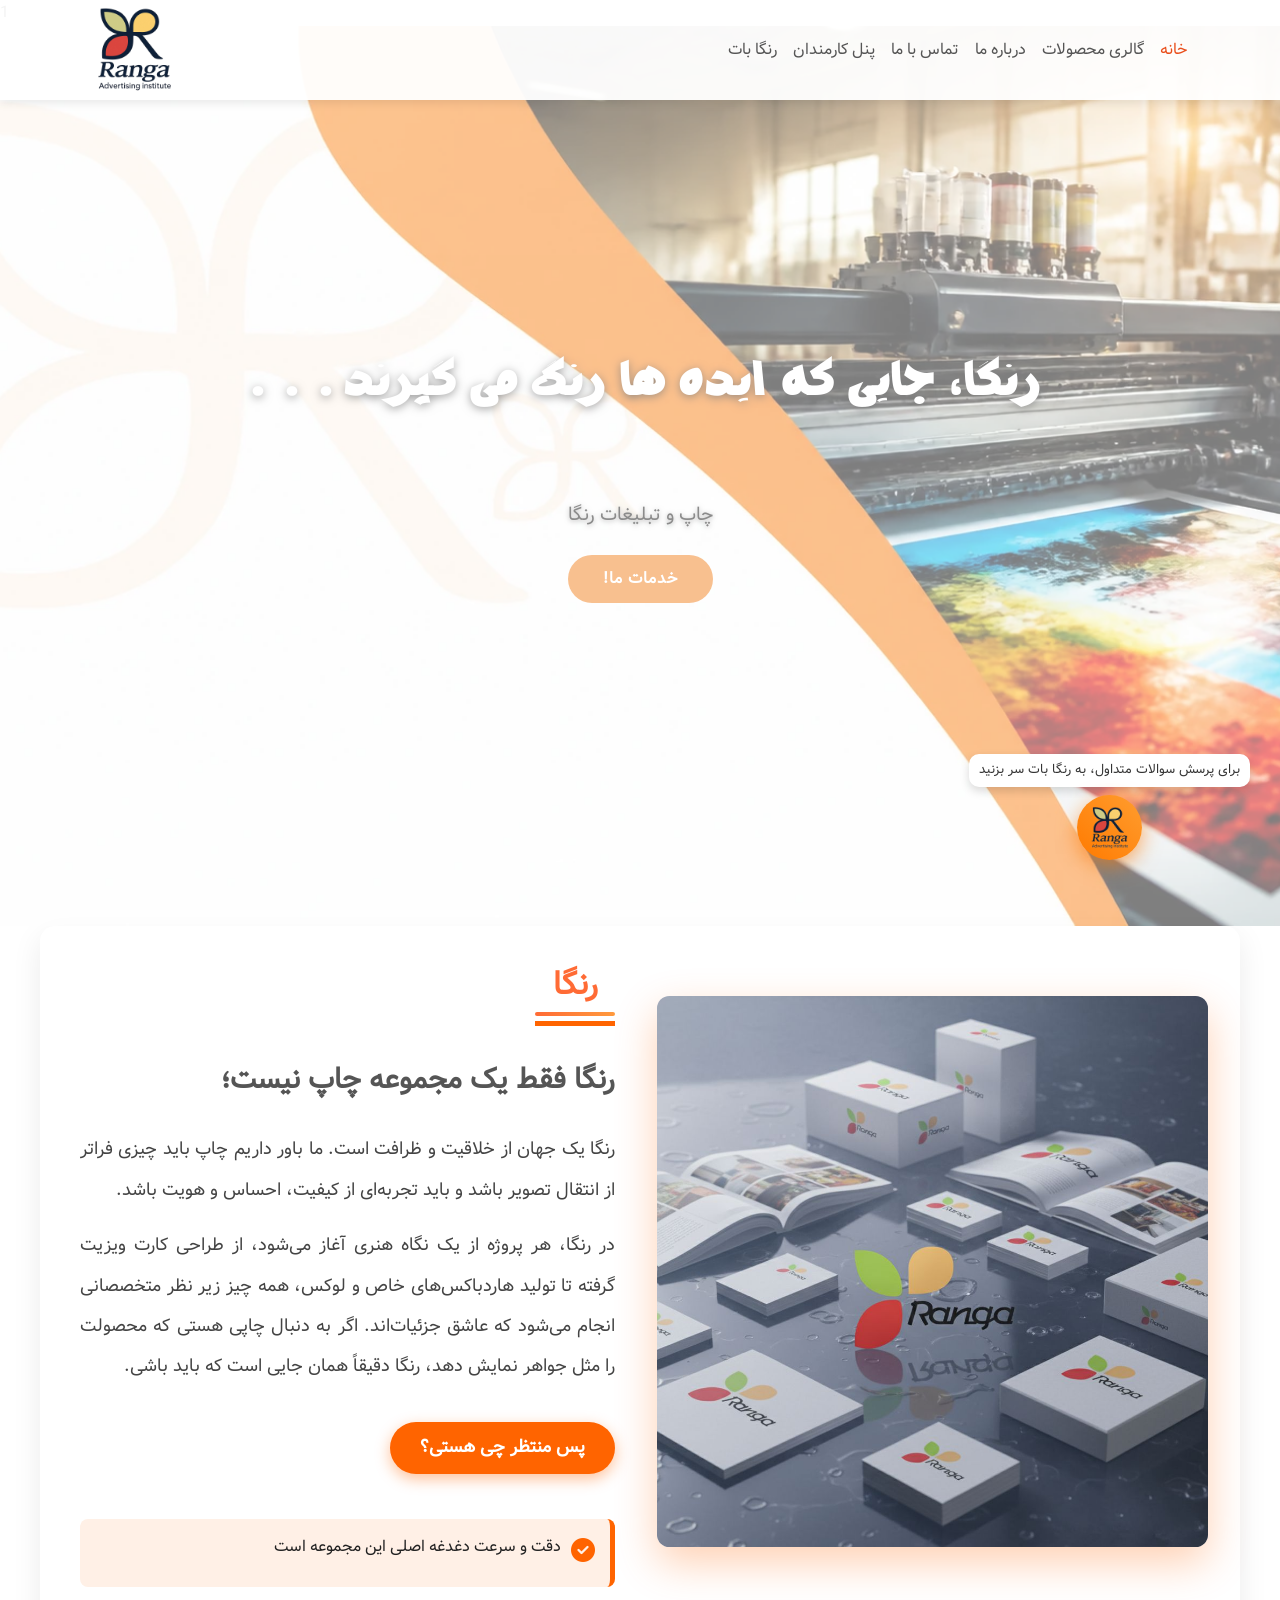
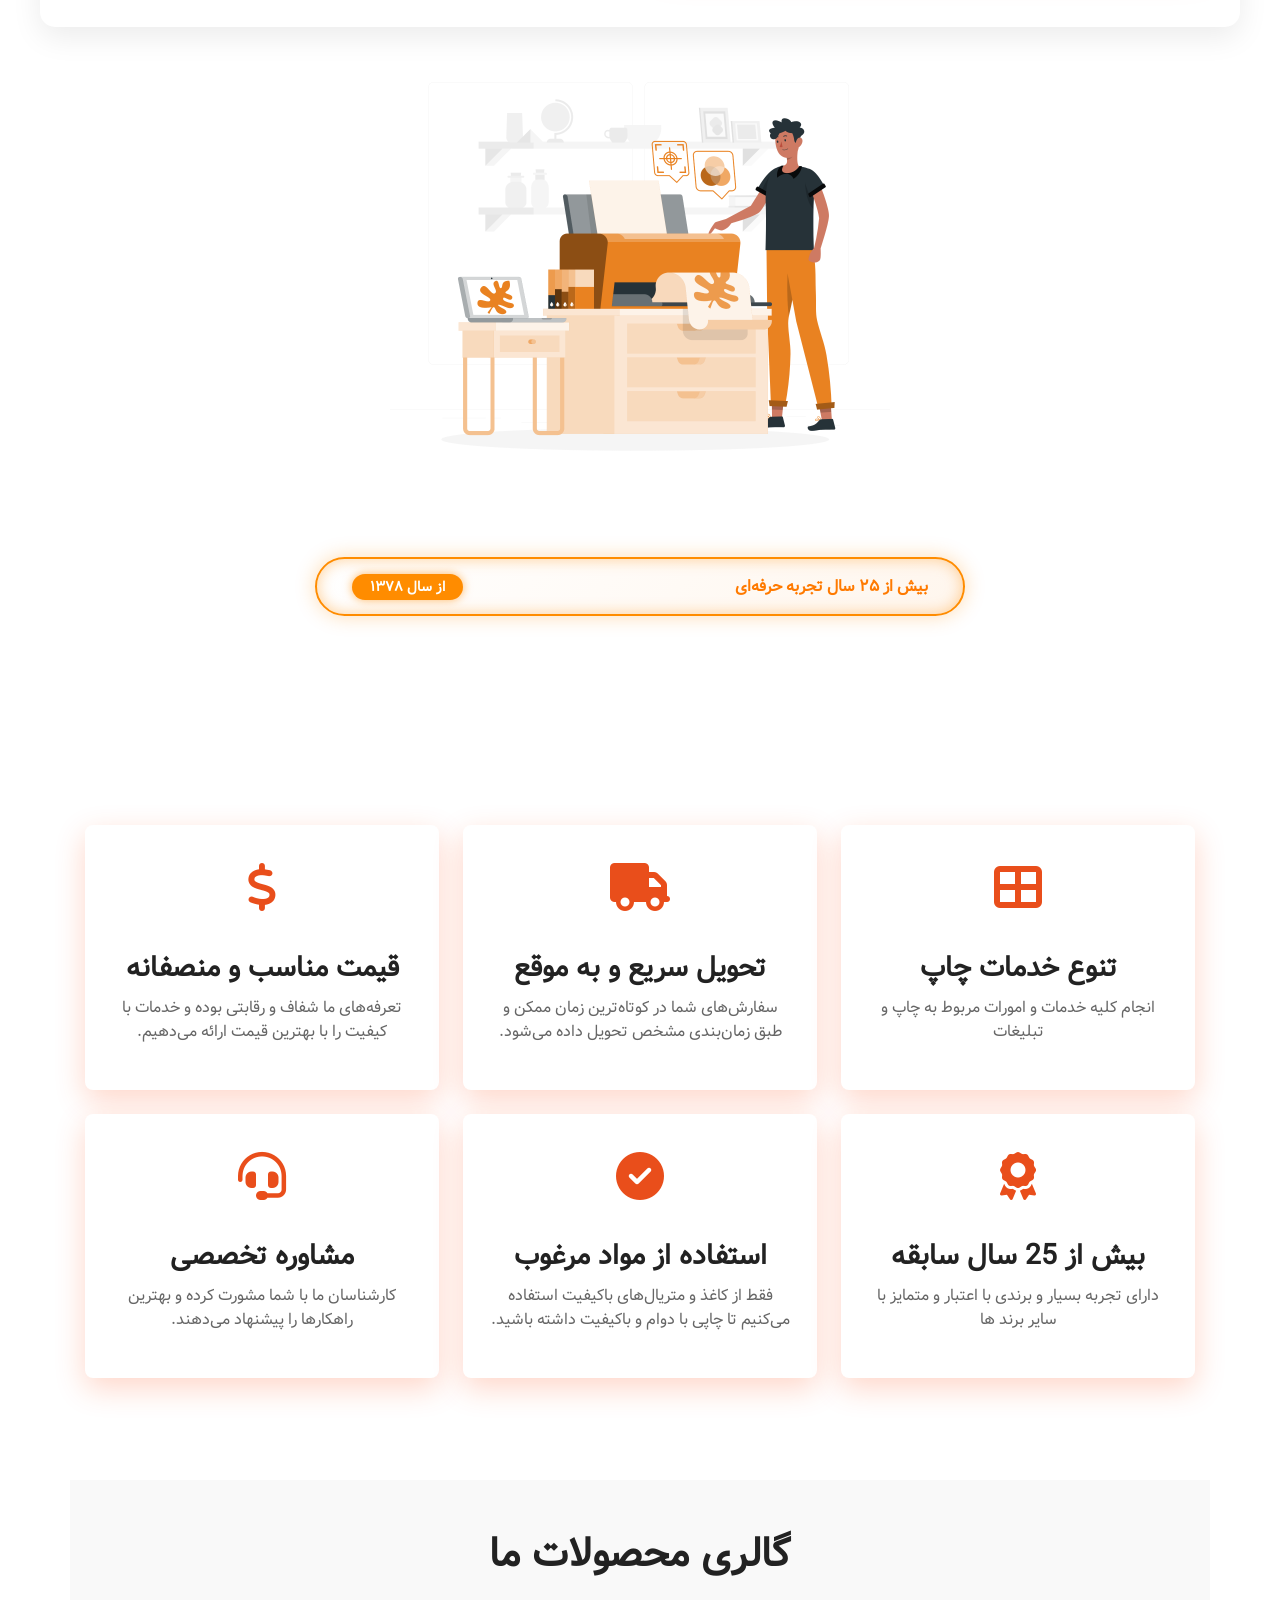
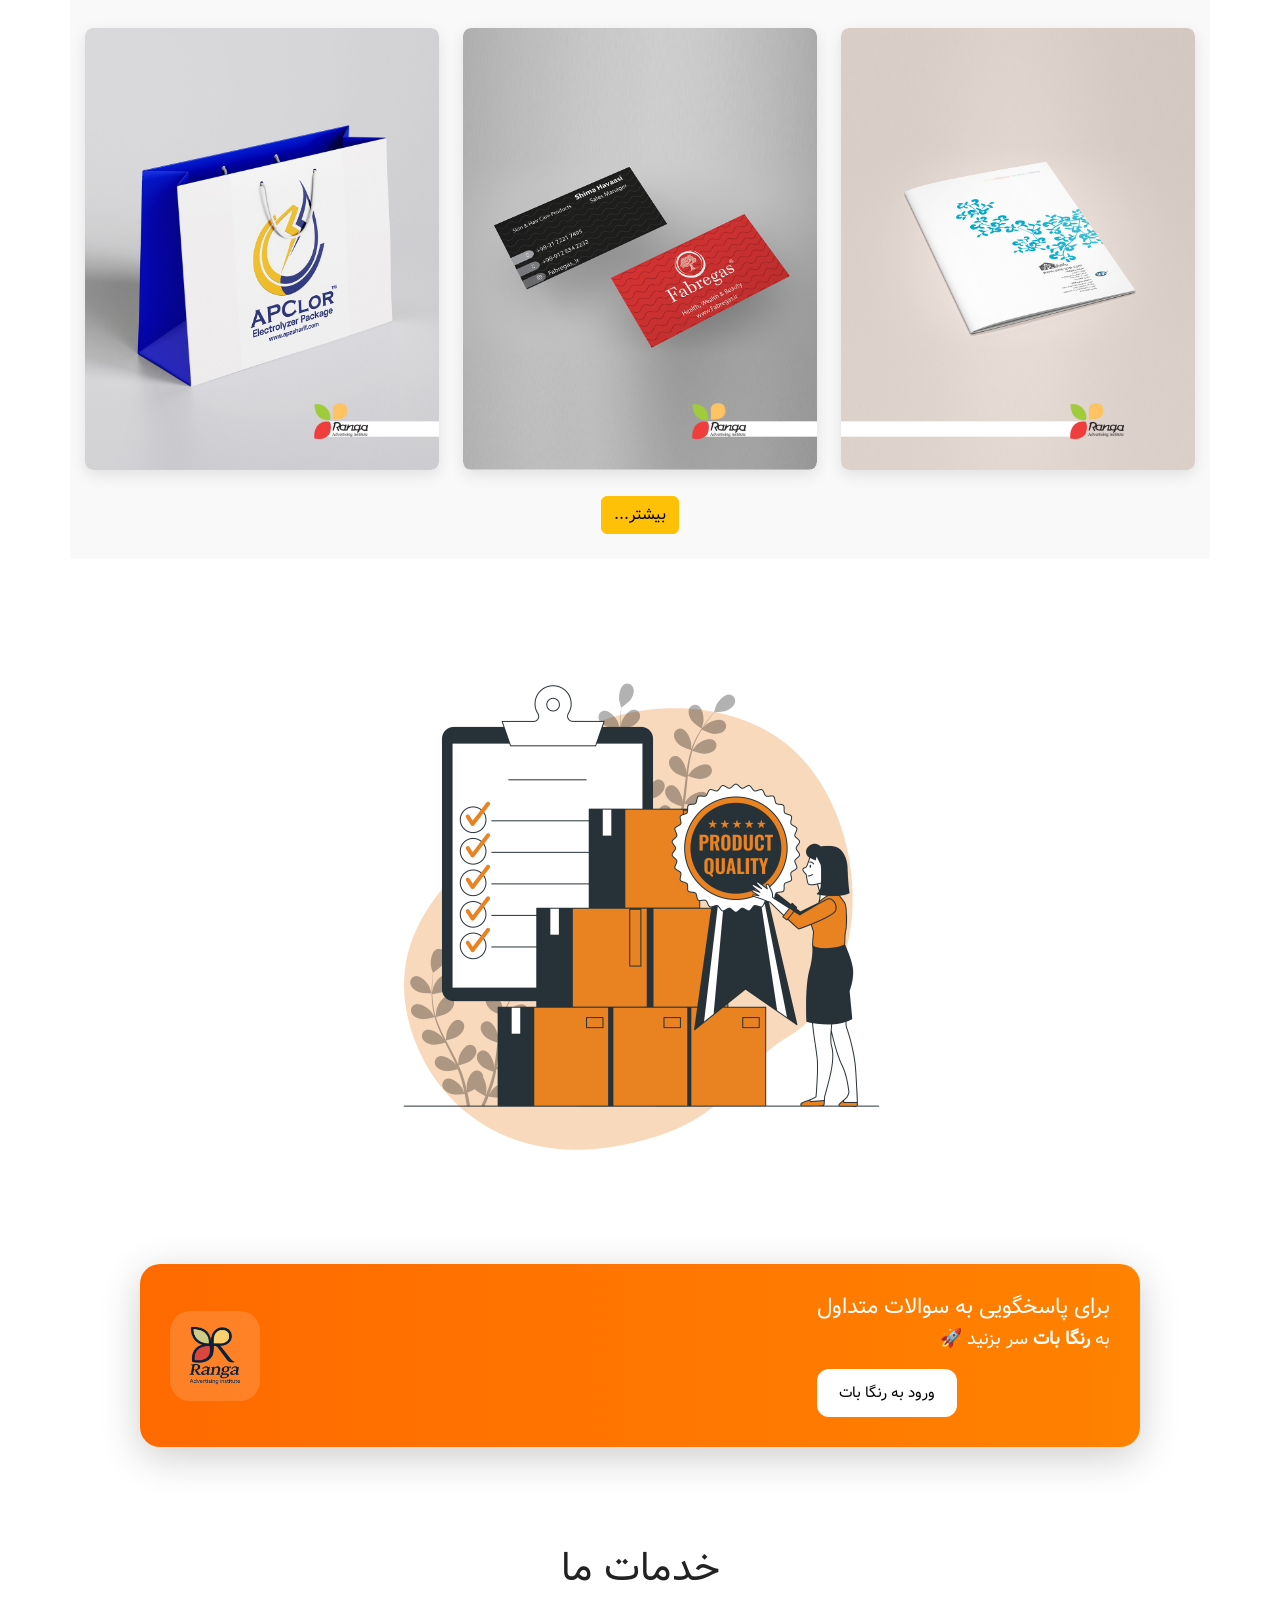
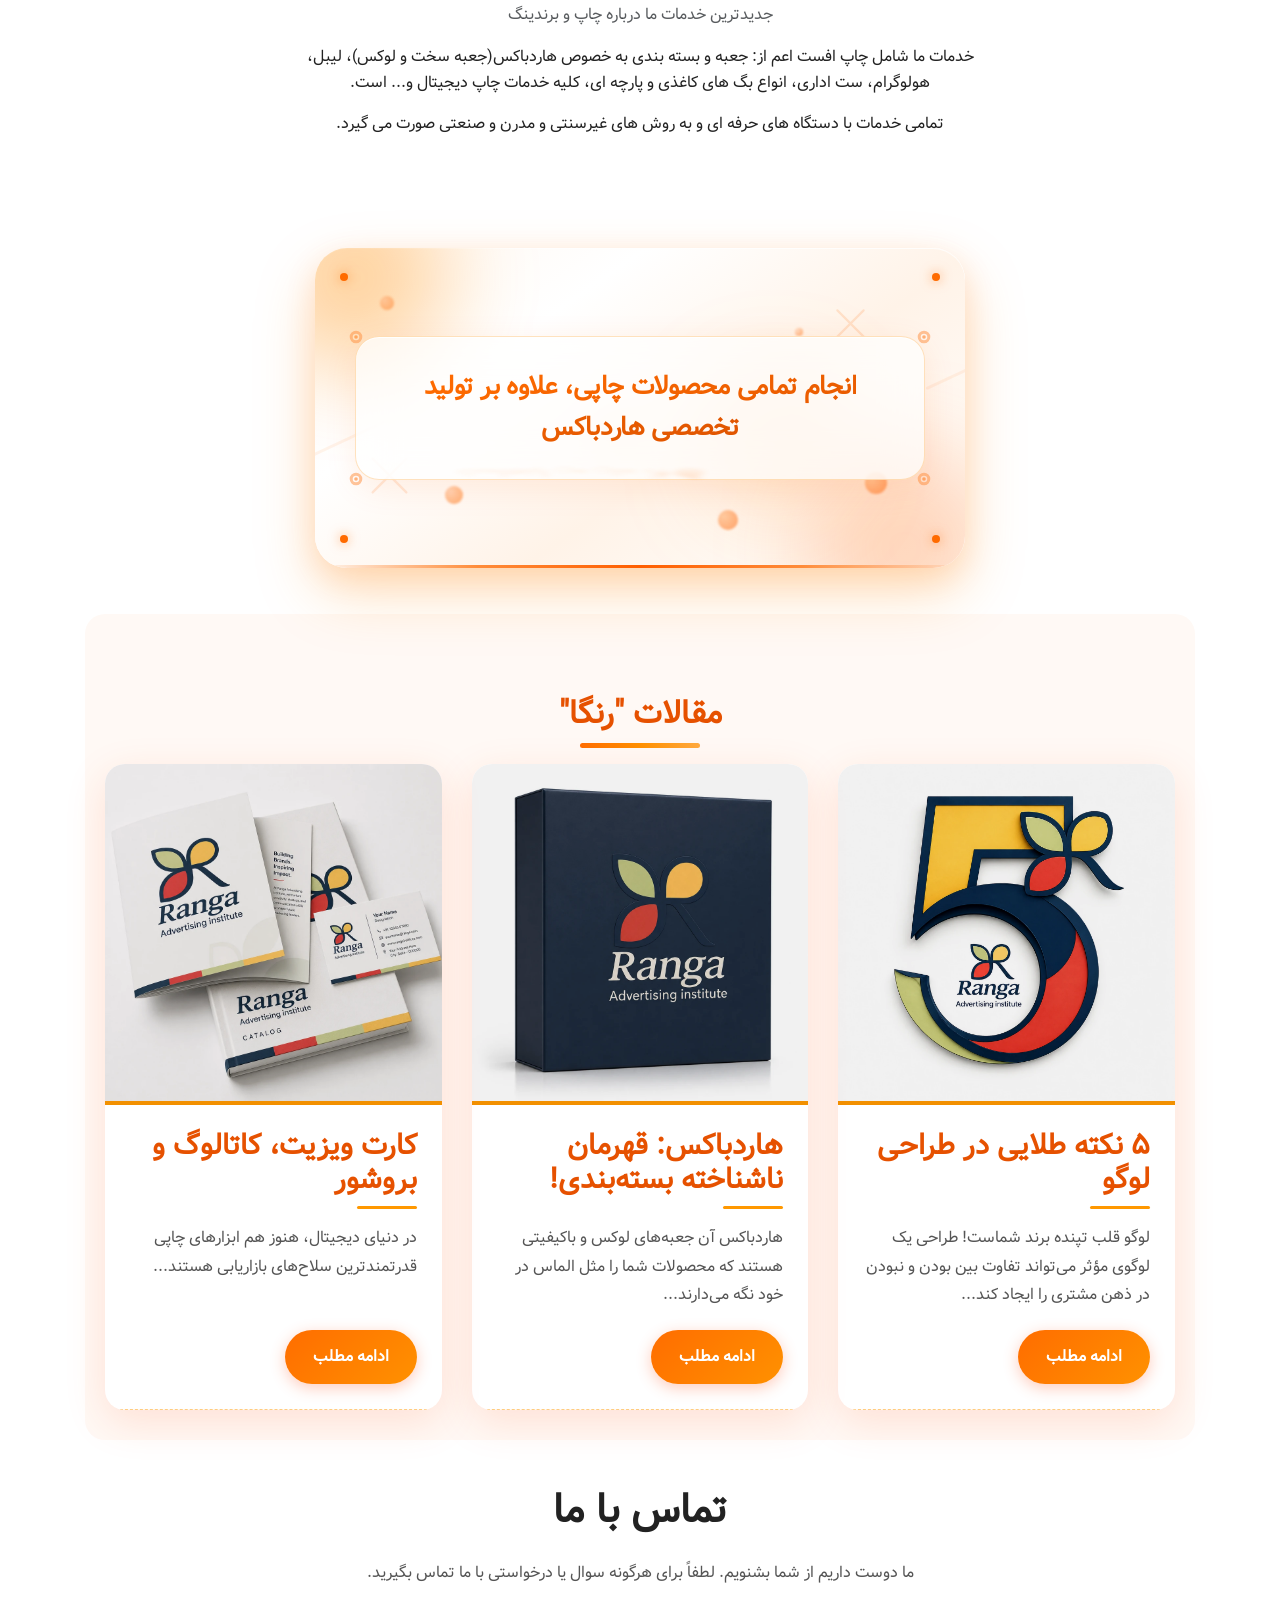
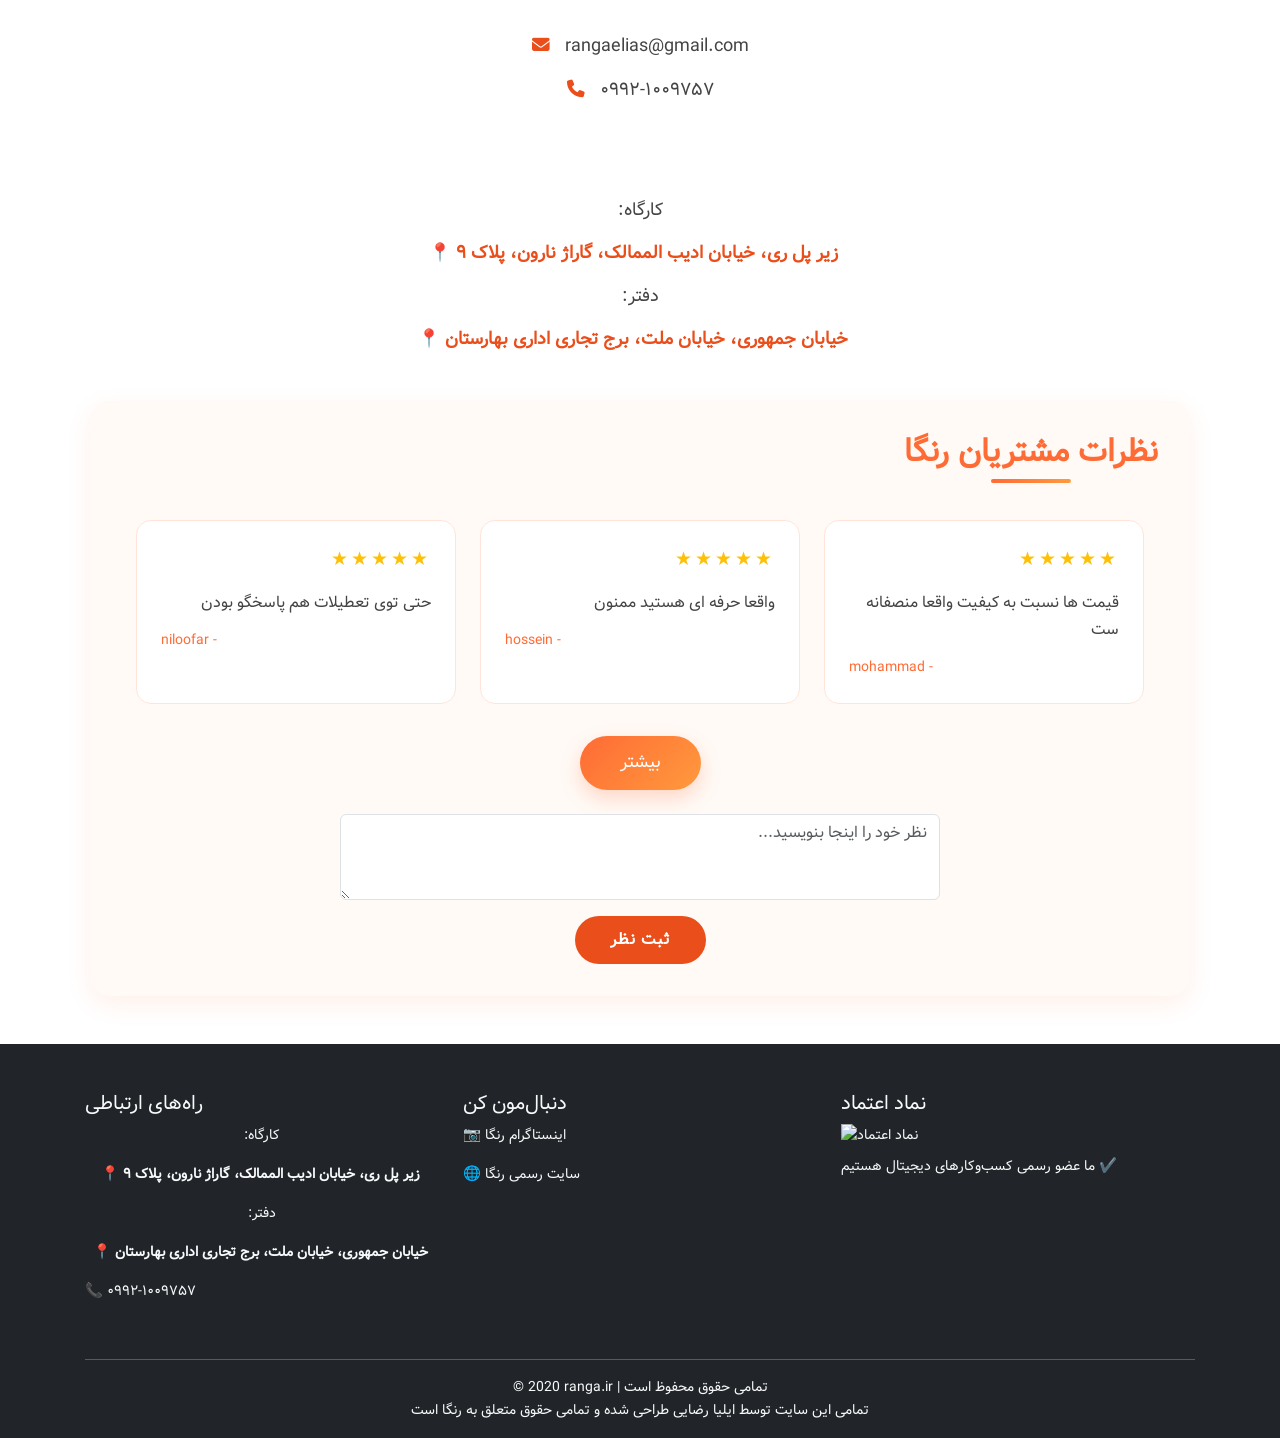
==== index.html @ c1a43d16 "main commit" ====
<!DOCTYPE html>
<html lang="en">
<head>
  <meta charset="UTF-8" />
  <meta name="viewport" content="width=device-width, initial-scale=1" />
  <title>رنگا - چاپ و تبلیغات</title>
  <link
    href="https://fonts.googleapis.com/css2?family=Poppins:wght@300;400;600&display=swap"
    rel="stylesheet"
  />
  <link
    rel="stylesheet"
    href="https://cdnjs.cloudflare.com/ajax/libs/font-awesome/6.4.0/css/all.min.css"
  />
  <link
    rel="stylesheet"
    href="https://cdnjs.cloudflare.com/ajax/libs/aos/2.3.4/aos.css"
  />
  
<link rel="icon" type="image/png" href="images/ranga logo set.jpg" />
1
<link rel="icon" type="image/png" href="http://example.com/image.png" />
  <link
    rel="stylesheet"
    href="https://cdn.jsdelivr.net/npm/bootstrap@5.3.0/dist/css/bootstrap.min.css"
  />
  <link rel="stylesheet" href="style.css">
  <link rel="stylesheet" href="style2(card).css">
  <style>
    /* Basic reset & fonts */
    body {
      font-family: 'Vazir';
      margin: 0;
      padding: 0;
      background: #fff;
      color: #222;
      overflow-x: hidden;
    }
    a {
      text-decoration: none;
      color: inherit;
    }
    /* Header */
    header {
      position: fixed;
      top: 0;
      width: 100%;
      background: rgba(255, 255, 255, 0.95);
      box-shadow: 0 2px 10px rgb(0 0 0 / 0.1);
      z-index: 9999;
      transition: background 0.3s ease;
    }
    
        @font-face {
  font-family: 'Far_Bold';
  src: url('fonts/Far_Bold.ttf') format('truetype');
  font-weight: normal;
  font-style: normal;
}
    .navbar-brand {
      font-weight: 600;
      font-size: 1.5rem;
      letter-spacing: 1px;
      color: #222;
    }
    .navbar-nav .nav-link {
      padding: 1rem;
      font-weight: 500;
      color: #555;
      transition: color 0.3s ease;
    }
    .navbar-nav .nav-link:hover,
    .navbar-nav .nav-link.active {
      color: #e94e1b;
    }
    /* Hero */
.hero {
  position: relative;
  height: 100vh;
  background: url('images/4e0609ad-bf4d-4eb4-9f56-80a79fa444f4.webp') center center/cover no-repeat;
  /* background-attachment: fixed; حذف شد */
  display: flex;
  align-items: center;
  justify-content: center;
  color: #ffffff;
  text-align: center;
  padding: 0 15px;
}

/* برای موبایل هم مطمئن باش این تنظیمات باشه */
@media (max-width: 768px) {
  .hero {
    background-attachment: scroll;
    background-size: 225% auto;
     /* مطمئن باش fixed نیست */
  }
}
    .hero h1 {
      font-size: 3.5rem;
      font-weight: 700;
      margin-bottom: 0.5rem;
      text-shadow: 0 2px 10px rgba(0, 0, 0, 0.7);
    }
    .hero p {
      font-size: 1.2rem;
      margin-bottom: 1.5rem;
      max-width: 700px;
      text-shadow: 0 1px 5px rgba(0, 0, 0, 0.6);
    }
    .btn-primary {
      background: #e94e1b;
      border: none;
      padding: 12px 35px;
      font-weight: 600;
      border-radius: 30px;
      transition: background 0.3s ease;
    }
    .btn-primary:hover {
      background: #c63c14;
    }
    /* Sections */
    section {
      padding: 80px 0;
    }
    .container {
      max-width: 1140px;
      margin: 0 auto;
      padding: 0 15px;
    }
    /* Services */
    .services .service-item {
      background: #fff;
      border-radius: 8px;
      padding: 30px 25px;
      box-shadow: 0 10px 30px rgba(255, 70, 14, 0.223);
      transition: transform 0.3s ease;
      text-align: center;
      cursor: default;
    }
    .services .service-item:hover {
      transform: translateY(-15px);
    }
    .services .service-icon {
      font-size: 48px;
      color: #e94e1b;
      margin-bottom: 20px;
    }
    .services h3 {
      font-weight: 600;
      margin-bottom: 10px;
    }
    .services p {
      font-weight: 400;
      color: #666;
      font-size: 1rem;
      line-height: 1.5;
    }
    /* Portfolio */
    .portfolio {
      background: #f9f9f9;
    }
    .portfolio .portfolio-item {
      position: relative;
      overflow: hidden;
      border-radius: 8px;
      cursor: pointer;
      box-shadow: 0 5px 15px rgb(0 0 0 / 0.1);
      transition: transform 0.3s ease;
    }
    .portfolio .portfolio-item:hover {
      transform: scale(1.05);
    }
    .portfolio .portfolio-img {
      width: 100%;
      display: block;
      border-radius: 8px;
      transition: transform 0.5s ease;
    }
    .portfolio .portfolio-item:hover .portfolio-img {
      transform: scale(1.1);
    }
    .portfolio .portfolio-overlay {
      position: absolute;
      top: 0;
      left: 0;
      right: 0;
      bottom: 0;
      background: rgba(255, 111, 0, 0.8);
      color: #fff;
      opacity: 0;
      display: flex;
      flex-direction: column;
      justify-content: center;
      align-items: center;
      padding: 15px;
      border-radius: 8px;
      transition: opacity 0.3s ease;
    }
    .portfolio .portfolio-item:hover .portfolio-overlay {
      opacity: 1;
    }
    .portfolio .portfolio-title {
      font-weight: 700;
      font-size: 1.25rem;
      margin-bottom: 5px;
    }
    .portfolio .portfolio-category {
      font-weight: 400;
      font-size: 0.9rem;
    }
    /* Footer */
    footer {
      background: #222;
      color: #ccc;
      padding: 40px 15px;
      text-align: center;
      font-size: 0.9rem;
    }
    footer a {
      color: rgb(233, 79, 28);
      text-decoration: none;
    }
    footer a:hover {
      text-decoration: underline;
    }
    .floating-box{
  position: fixed;
  right: 30px;
  bottom: 40px;
  display: flex;
  flex-direction: column;
  align-items: center;
  z-index: 9999;
}

/* متن بالا */
.floating-text{
  background: #fff;
  color: #333;
  font-size: 13px;
  padding: 6px 10px;
  border-radius: 10px;
  margin-bottom: 8px;
  box-shadow: 0 4px 10px rgba(0,0,0,0.15);
  white-space: nowrap;
}

/* دکمه */
.floating-btn{
  width: 65px;
  height: 65px;
  background: linear-gradient(45deg,#ff7a00,#ff9d2f);
  border-radius: 50%;
  display:flex;
  align-items:center;
  justify-content:center;
  font-size:28px;
  color:white;
  cursor:pointer;
  box-shadow:0 6px 20px rgba(255,120,0,0.6);
  transition:0.3s;
  animation:pulse 2s infinite;
}

@keyframes pulse{
  0%{transform:scale(1)}
  50%{transform:scale(1.12)}
  100%{transform:scale(1)}
}

.floating-btn:hover{
  transform:scale(1.15) rotate(10deg);
}
/* صفحه‌نمایش لودینگ */
#preloader {
  position: fixed;
  top: 0;
  left: 0;
  width: 100%;
  height: 100%;
  background: white; /* پس‌زمینه تمیز */
  display: flex;
  justify-content: center;
  align-items: center;
  z-index: 999999; /* بالاتر از همه‌چیز */
}

/* دایره لودینگ نارنجی */
.loader {
  width: 60px;
  height: 60px;
  border: 8px solid #ff9f43; /* نارنجی شیک */
  border-top: 8px solid transparent;
  border-radius: 50%;
  animation: spin 1s linear infinite;
}

/* چرخش */
@keyframes spin {
  from { transform: rotate(0); }
  to { transform: rotate(360deg); }
}

/* محو شدن نرم */
.fade-out {
  opacity: 0;
  transition: opacity 0.4s ease;
}

  </style>
</head>
<div id="preloader">
  <div class="loader"></div>
</div>
<script>
  // لودینگ ۲ ثانیه‌ای
  window.addEventListener("load", () => {
    setTimeout(() => {
      const p = document.getElementById("preloader");
      p.classList.add("fade-out");

      // بعد از محو شدن DOM را تمیز کن
      setTimeout(() => p.remove(), 400);
    }, 2000); // دقیقاً ۲ ثانیه
  });
</script>

<body style="font-family: Vazir;">
  <!-- Header -->
  <header>
    <nav class="navbar navbar-expand-lg container">
      <img src="images/ranga logo.png" alt="" style="width: 100px;">
      <button
        class="navbar-toggler"
        type="button"
        data-bs-toggle="collapse"
        data-bs-target="#navbarNav"
        aria-controls="navbarNav"
        aria-expanded="false"
        aria-label="Toggle navigation"
      >
        <span class="navbar-toggler-icon"></span>
      </button>
      <div class="collapse navbar-collapse justify-content-end" id="navbarNav">
        <ul class="navbar-nav">
                    <li class="nav-item">
            <a class="nav-link" href="ranga-bot.html">رنگا بات</a>
          </li>
          <li class="nav-item">
            <a class="nav-link" href="panel.html">پنل کارمندان</a>
          </li>
                    <li class="nav-item">
            <a class="nav-link" href="#contact">تماس با ما</a>
          </li>
                    <li class="nav-item">
            <a class="nav-link" href="#services">درباره ما</a>
          </li>
                    <li class="nav-item">
            <a class="nav-link" href="gallery.html">گالری محصولات</a>
          </li>
                              <li class="nav-item">
            <a class="nav-link active" href="#hero">خانه</a>
          </li>
        </ul>
      </div>
    </nav>
  </header>

  <!-- Hero Section -->
  <section id="hero" class="hero" data-aos="fade-in" data-aos-duration="1500">
    <div>
<h1 dir="rtl" style="font-family: Far_Bold;"> رنگا، جایی که ایده ها رنگ می گیرند...</h1>
      <br>
      <br>
      <br>
      <p style="color: #1a1a1a;">چاپ و تبلیغات رنگا</p>
      <a href="#articles" class="btn btn-primary" dir="rtl" style="background-color: #f38221;">خدمات ما!</a>
    </div>
  </section>


    <!-- این کلاس والد اصلی است که تمام استایل ها به آن وابسته اند -->
    <div class="ranga-component-wrapper"> 
        <div class="ranga-section-container">
            <div class="ranga-content-wrapper">
                
                <!-- بخش تصاویر -->
                <div class="ranga-image-side">
                    <div class="image-box image-main">
                        <img src="images/rain ranga.jpeg" 
                             alt="رنگا">
                    </div>

                </div>

                <!-- بخش متن -->
                <div class="ranga-text-side" style="font-family: vazir;">
                    <h2 class="ranga-title">رنگا</h2>
                    <p class="ranga-subtitle">رنگا فقط یک مجموعه چاپ نیست؛</p>
                    
                    <div class="ranga-body">
                        <p>رنگا یک جهان از خلاقیت و ظرافت است. ما باور داریم چاپ باید چیزی فراتر از انتقال تصویر باشد و باید تجربه‌ای از کیفیت، احساس و هویت باشد.</p>
                        <p>در رنگا، هر پروژه از یک نگاه هنری آغاز می‌شود، از طراحی کارت ویزیت گرفته تا تولید هاردباکس‌های خاص و لوکس، همه چیز زیر نظر متخصصانی انجام می‌شود که عاشق جزئیات‌اند. اگر به دنبال چاپی هستی که محصولت را مثل جواهر نمایش دهد، رنگا دقیقاً همان جایی است که باید باشی.</p>
                    </div>
                    
                    <a href="#contact" class="ranga-cta">پس منتظر چی هستی؟</a>
                    
                    <div class="ranga-feature-highlight">
                        <span><i class="fas fa-check-circle"></i></span>
                        <p>دقت و سرعت دغدغه اصلی این مجموعه است</p>
                    </div>
                </div>
                
            </div>
        </div>
    </div>

    <!-- آیکون‌ها (نیاز به Font Awesome) -->
    <script src="https://kit.fontawesome.com/a076d05399.js" crossorigin="anonymous"></script>
</body>
</html>

  <center>
    <img src="images/Printer-rafiki.png" alt="" style="width:500px ; " data-aos="fade-up" data-aos-duration="1200">
  </center>
  <div class="elite-banner" data-aos="fade-up" data-aos-duration="1200">
    <div class="shine"></div>
    <span class="text">
        <strong style="font-family: Vazir;">بیش از ۲۵ سال تجربه حرفه‌ای</strong>
    </span>
    <span class="badge" style="font-family: Vazir;">از سال ۱۳۷۸</span>
</div>

<style>
.elite-banner {
    position: relative;
    overflow: hidden;
    max-width: 650px;
    margin: 30px auto;
    padding: 14px 35px;
    border-radius: 60px;
    background: linear-gradient(135deg,#ffffff,#fff6ed);
    border: 2px solid #ff8c00;
    display: flex;
    justify-content: space-between;
    align-items: center;
    direction: rtl;
    font-family: sans-serif;

    /* نور داخلی */
    box-shadow:
        inset 0 0 15px rgba(255,140,0,0.4),
        0 0 20px rgba(255,140,0,0.3);

    /* انیمیشن تکون */
    animation: wiggle 2s infinite ease-in-out,
               glowAura 3s infinite ease-in-out;
}

.elite-banner .text {
    font-size: 16px;
    color: #333;
}

.elite-banner strong {
    color: #ff7a00;
}

.elite-banner .badge {
    background: #ff8c00;
    color: #fff;
    padding: 6px 18px;
    border-radius: 25px;
    font-size: 14px;
    font-weight: bold;
    box-shadow: 0 0 10px rgba(255,140,0,0.6);
}

/* افکت عبور نور */
.shine {
    position: absolute;
    top: 0;
    left: -100%;
    width: 100%;
    height: 100%;
    background: linear-gradient(
        120deg,
        transparent,
        rgba(255,255,255,0.8),
        transparent
    );
    animation: shineMove 4s infinite;
}

/* تکون خوردن ملایم */
@keyframes wiggle {
    0%,100% { transform: rotate(0deg); }
    25% { transform: rotate(0.6deg); }
    75% { transform: rotate(-0.6deg); }
}

/* درخشش هاله‌ای بیرونی */
@keyframes glowAura {
    0%,100% { box-shadow:
        inset 0 0 15px rgba(255,140,0,0.4),
        0 0 20px rgba(255,140,0,0.3); }
    50% { box-shadow:
        inset 0 0 25px rgba(255,140,0,0.6),
        0 0 40px rgba(255,140,0,0.6); }
}

/* حرکت نور */
@keyframes shineMove {
    0% { left: -100%; }
    20%,100% { left: 100%; }
}
</style>
<br>
<br>
<br><br><br><br><br>
  <!-- Services Section -->
  <section id="services" class="services container" data-aos="fade-up" data-aos-duration="1200">
    <div class="row g-4">
      <div class="col-md-4">
        <div class="service-item">
          <div class="service-icon">
            <i class="fa-solid fa-dollar-sign"></i>
          </div>
          <h3 dir="rtl">قیمت مناسب و منصفانه</h3>
          <p dir="rtl">تعرفه‌های ما شفاف و رقابتی بوده و خدمات با کیفیت را با بهترین قیمت ارائه می‌دهیم.</p>
        </div>
      </div>
      <div class="col-md-4">
        <div class="service-item">
          <div class="service-icon">
            <i class="fa-solid fa-truck"></i>
          </div>
          <h3 dir="rtl">تحویل سریع و به موقع</h3>
          <p dir="rtl">سفارش‌های شما در کوتاه‌ترین زمان ممکن و طبق زمان‌بندی مشخص تحویل داده می‌شود.</p>
        </div>
      </div>

      <div class="col-md-4">
        <div class="service-item">
          <div class="service-icon">
            <i class="fa-solid fa-th-large"></i>
          </div>
          <h3 dir="rtl">تنوع خدمات چاپ</h3>
          <p dir="rtl">انجام کلیه خدمات و امورات مربوط به چاپ و تبلیغات</p>
        </div>
      </div>
            <div class="col-md-4">
        <div class="service-item">
          <div class="service-icon">
            <i class="fa-solid fa-headset"></i>
          </div>
          <h3 dir="rtl">مشاوره تخصصی</h3>
          <p dir="rtl"> کارشناسان ما با شما مشورت کرده و بهترین راهکارها را پیشنهاد می‌دهند.</p>
        </div>
      </div>
            <div class="col-md-4">
        <div class="service-item">
          <div class="service-icon">
            <i class="fa-solid fa-check-circle"></i>
          </div>
          <h3 dir="rtl">استفاده از مواد مرغوب</h3>
          <p dir="rtl">فقط از کاغذ و متریال‌های باکیفیت استفاده می‌کنیم تا چاپی با دوام و باکیفیت داشته باشید.</p>
        </div>
      </div>
            <div class="col-md-4">
        <div class="service-item">
          <div class="service-icon">
            <i class="fa fa-award"></i>
          </div>
          <h3 dir="rtl">بیش از 25 سال سابقه</h3>
          <p dir="rtl">دارای تجربه بسیار و برندی با اعتبار و متمایز با سایر برند ها</p>
        </div>
      </div>
    </div>
  </section>
  <br>
  <br>
  <br>
<br>
<div class="floating-box">
  <div class="floating-text">
    برای پرسش سوالات متداول، به رنگا بات سر بزنید
  </div>

  <div class="floating-btn" onclick="window.location.href='ranga-bot.html'">
    <img src="images/ranga logo.png" alt="" style="width: 50px;">
  </div>
</div>


  <!-- Portfolio Section -->
  <section id="portfolio" class="portfolio container" data-aos="fade-up" data-aos-duration="1200">
    <br>
    <br>
    <h2 class="text-center mb-5">گالری محصولات ما</h2>
    <div class="row g-4">
      <div class="col-md-4">
        <div class="portfolio-item">
          <img
            src="images/ساک دستی.jpg"
            alt="Project 1"
            class="portfolio-img"/>
          <div class="portfolio-overlay">
            <h4 class="portfolio-title">ساک دستی</h4>
            <span class="portfolio-category">هر رنگ و تنوع</span>
          </div>
        </div>
      </div>
      <div class="col-md-4">
        <div class="portfolio-item">
          <img
            src="images/کارت ویزیت .jpg"
            alt="Project 2"
            class="portfolio-img"
          />
          <div class="portfolio-overlay">
            <span class="portfolio-category">Development</span>
          </div>
        </div>
      </div>
      <div class="col-md-4">
        <div class="portfolio-item">
          <img
            src="images/بروشور.jpg"
            alt="Project 3"
            class="portfolio-img"
          />
          <div class="portfolio-overlay">
            <h4 class="portfolio-title">بروشور</h4>
            <span class="portfolio-category">Marketing</span>
          </div>
        </div>
      </div>
    </div>
    <br>
    <center>
      <button type="button" class="btn btn-warning" dir="rtl"><a href="gallery.html">بیشتر...</a></button>
    </center>
    <br>
  </section>
<br>
<br>
<br>
<br>
  <center>
    <img src="images/Product quality-bro.png" alt="" style="width:500px ; " data-aos="fade-up" data-aos-duration="1200">
  </center>
  <!-- شروع بخش مقالات و آموزش -->
   <br>
   <br>
   <br>
   <br>
   <div class="ranga-banner" data-aos="fade-up" data-aos-duration="1200">

    <div class="ranga-logo">
        <img src="images/ranga logo.png" alt="logo">
    </div>

    <div class="ranga-content" style="font-family: Vazir;">
        <h2 dir="rtl">برای پاسخگویی به سوالات متداول</h2>
        <p dir="rtl">به <span dir="rtl">رنگا بات</span> سر بزنید 🚀</p>

        <button dir="rtl" ><a href="ranga-bot.html">ورود به رنگا بات</a></button>
    </div>

</div>
 <br>
 <br>
<style>


.ranga-banner{
    width:100%;
    max-width:1000px;
    margin:auto;
    padding:30px;
    border-radius:20px;

    display:flex;
    align-items:center;
    justify-content:space-between;
    gap:20px;

    background:linear-gradient(270deg,#ffb36b,#ff9a00,#ff6a00);
    background-size:400% 400%;

    animation:gradientMove 8s ease infinite;

    box-shadow:0 10px 40px rgba(0,0,0,0.2);
    color:white;
    font-family:sans-serif;
}

@keyframes gradientMove{
    0%{background-position:0% 50%}
    50%{background-position:100% 50%}
    100%{background-position:0% 50%}
}

.ranga-logo{
    width:90px;
    height:90px;
    background:rgba(255,255,255,0.15);
    border-radius:20px;
    display:flex;
    align-items:center;
    justify-content:center;
    backdrop-filter:blur(10px);
}

.ranga-logo img{
    width:70px;
    height:70px;
    object-fit:contain;
}

.ranga-content h2{
    margin:0;
    font-size:22px;
}

.ranga-content p{
    margin:5px 0 15px;
    font-size:18px;
}

.ranga-content span{
    font-weight:bold;
}

.ranga-content button{
    background:white;
    color:#000000;
    border:none;
    padding:12px 22px;
    border-radius:12px;
    font-size:15px;
    cursor:pointer;
    transition:0.3s;
}

.ranga-content button:hover{
    transform:scale(1.05);
    box-shadow:0 6px 20px rgba(0,0,0,0.2);
}

/* ریسپانسیو */

@media (max-width:700px){

.ranga-banner{
    flex-direction:column;
    text-align:center;
}

.ranga-logo{
    margin-bottom:10px;
}

}

</style>

<script>

function goToRanga(){
    window.location.href="ranga-bot.html"
}

</script>

<section id="articles" class="bg-light-gray py-5" data-aos="fade-up" data-aos-duration="1200">
  <div class="container">
    <div class="row justify-content-center mb-4">
      <div class="col-lg-8 text-center" data-aos="fade-up">
        <h1>خدمات ما</h1>
        <p class="text-muted" dir="rtl">جدیدترین خدمات ما درباره چاپ و برندینگ</p>
        <p dir="rtl">خدمات ما شامل چاپ افست اعم از: جعبه و بسته بندی به خصوص هاردباکس(جعبه سخت و لوکس)، لیبل، هولوگرام، ست اداری، انواع بگ های کاغذی و پارچه ای، کلیه خدمات چاپ دیجیتال و... است.</p>
        <p dir="rtl">تمامی خدمات با دستگاه های حرفه ای و به روش های غیرسنتی و مدرن و صنعتی صورت می گیرد.</p>
      </div>
    </div>
<br>
<br>

<!-- ======================== استایل‌های دیو نارنجی-سفید ======================== -->
<style>
  /* ***********************************************
     *  این استایل‌ها را یکبار در <head> یا قبل از
     *  استفاده از div در صفحه خود قرار دهید.
     *************************************************/
  #oam-container {
    /* دیو اصلی */
    position: relative;
    width: 100%;
    max-width: 650px;
    min-height: 320px;
    background: linear-gradient(145deg, #fff7f0 0%, #ffffff 30%, #fff3e8 60%, #ffffff 100%);
    border-radius: 32px;
    overflow: hidden;
    box-shadow: 0 25px 60px rgba(255, 140, 0, 0.25), 0 10px 30px rgba(255, 100, 0, 0.15), inset 0 1px 0 rgba(255, 255, 255, 0.8);
    cursor: default;
    user-select: none;
    transition: transform 0.6s cubic-bezier(0.23, 1, 0.32, 1), box-shadow 0.6s ease;
    /* اگر می‌خواهید دیو وسط صفحه قرار بگیرد، از margin: 20px auto; استفاده کنید */
    margin: 20px auto; /* می‌توانید این خط را حذف یا تنظیم کنید */
  }

  #oam-container:hover {
    transform: translateY(-8px);
    box-shadow: 0 35px 70px rgba(255, 140, 0, 0.35), 0 15px 40px rgba(255, 80, 0, 0.2), inset 0 1px 0 rgba(255, 255, 255, 0.9);
  }

  #oam-container:active {
    transform: translateY(-3px) scale(0.98);
    transition: all 0.2s ease;
  }

  /* ذرات شناور */
  #oam-container .oam-particles { position: absolute; inset: 0; pointer-events: none; z-index: 1; }
  #oam-container .oam-particle {
    position: absolute; border-radius: 50%;
    background: radial-gradient(circle at 30% 30%, #ff9a56, #ff6b00);
    filter: blur(1px); opacity: 0.55;
    animation: oam-float 6s ease-in-out infinite;
  }
  #oam-container .oam-particle:nth-child(1) { width:14px; height:14px; top:15%; left:10%; animation-delay:0s; animation-duration:5.2s; background:radial-gradient(circle at 30% 30%, #ffb380, #ff7b1e); }
  #oam-container .oam-particle:nth-child(2) { width:22px; height:22px; top:70%; right:12%; animation-delay:-2s; animation-duration:6.8s; background:radial-gradient(circle at 30% 30%, #ffaa66, #ff5e00); }
  #oam-container .oam-particle:nth-child(3) { width:10px; height:10px; top:45%; left:75%; animation-delay:-4s; animation-duration:4.5s; background:radial-gradient(circle at 30% 30%, #ffcc99, #ff8800); }
  #oam-container .oam-particle:nth-child(4) { width:18px; height:18px; bottom:20%; left:20%; animation-delay:-1.5s; animation-duration:7.3s; background:radial-gradient(circle at 30% 30%, #ffb380, #ff6b00); }
  #oam-container .oam-particle:nth-child(5) { width:8px; height:8px; top:25%; right:25%; animation-delay:-3.2s; animation-duration:5.7s; background:radial-gradient(circle at 30% 30%, #ffccaa, #ff6600); }
  #oam-container .oam-particle:nth-child(6) { width:16px; height:16px; top:55%; left:45%; animation-delay:-5s; animation-duration:6.1s; background:radial-gradient(circle at 30% 30%, #ff9a56, #ff7b1e); }
  #oam-container .oam-particle:nth-child(7) { width:20px; height:20px; bottom:12%; right:35%; animation-delay:-0.8s; animation-duration:5.9s; background:radial-gradient(circle at 30% 30%, #ffaa66, #ff5e00); }

  @keyframes oam-float {
    0%,100% { transform: translateY(0) translateX(0) scale(1); opacity:0.5; }
    25% { transform: translateY(-28px) translateX(12px) scale(1.3); opacity:0.75; }
    50% { transform: translateY(-8px) translateX(-8px) scale(0.9); opacity:0.45; }
    75% { transform: translateY(-35px) translateX(-14px) scale(1.2); opacity:0.65; }
  }

  /* حباب‌های نوری */
  #oam-container .oam-glow-orbs { position: absolute; inset: 0; pointer-events: none; z-index: 0; }
  #oam-container .oam-glow-orb { position: absolute; border-radius: 50%; filter: blur(45px); animation: oam-pulse 4s ease-in-out infinite; }
  #oam-container .oam-glow-orb.orb-1 { width:180px; height:180px; top:-60px; left:-50px; background:rgba(255,140,0,0.35); animation-delay:0s; }
  #oam-container .oam-glow-orb.orb-2 { width:200px; height:200px; bottom:-80px; right:-40px; background:rgba(255,100,0,0.25); animation-delay:-2s; }
  #oam-container .oam-glow-orb.orb-3 { width:140px; height:140px; top:40%; left:60%; background:rgba(255,160,60,0.2); animation-delay:-1s; animation-duration:5.5s; }

  @keyframes oam-pulse {
    0%,100% { transform: scale(1); opacity:0.4; }
    50% { transform: scale(1.35); opacity:0.65; }
  }

  /* نوارهای تزئینی */
  #oam-container .oam-decorative-stripes { position: absolute; inset: 0; pointer-events: none; z-index: 0; opacity: 0.07; }
  #oam-container .oam-stripe {
    position: absolute; height: 3px; background: #ff6b00; border-radius: 2px;
    animation: oam-stripeMove 8s linear infinite;
  }
  #oam-container .oam-stripe:nth-child(1) { top:8%; left:-40%; width:350px; transform:rotate(-25deg); animation-delay:0s; }
  #oam-container .oam-stripe:nth-child(2) { top:25%; right:-35%; width:280px; transform:rotate(-25deg); animation-delay:-3s; }
  #oam-container .oam-stripe:nth-child(3) { bottom:30%; left:-30%; width:320px; transform:rotate(-25deg); animation-delay:-5.5s; }

  @keyframes oam-stripeMove {
    0% { transform: rotate(-25deg) translateX(-100%); opacity:0; }
    20% { opacity:1; }
    80% { opacity:1; }
    100% { transform: rotate(-25deg) translateX(500%); opacity:0; }
  }

  /* محتوای اصلی */
  #oam-container .oam-content-wrapper {
    position: relative; z-index: 10; padding: 45px 40px;
    display: flex; flex-direction: column; align-items: center; justify-content: center;
    min-height: 320px; text-align: center;
  }

  /* قاب متن */
  #oam-container .oam-text-frame {
    position: relative;
    background: rgba(255,255,255,0.7); backdrop-filter: blur(20px); -webkit-backdrop-filter: blur(20px);
    border: 1.5px solid rgba(255,140,0,0.25); border-radius: 24px; padding: 30px 35px;
    box-shadow: 0 8px 32px rgba(255,100,0,0.1), inset 0 1px 0 rgba(255,255,255,0.9);
    animation: oam-borderGlow 3s ease-in-out infinite;
  }
  #oam-container:hover .oam-text-frame {
    border-color: rgba(255,120,0,0.5); box-shadow: 0 12px 40px rgba(255,100,0,0.18), inset 0 1px 0 #fff;
  }
  @keyframes oam-borderGlow {
    0%,100% { border-color:rgba(255,140,0,0.25); box-shadow:0 8px 32px rgba(255,100,0,0.1), inset 0 1px 0 rgba(255,255,255,0.9); }
    50% { border-color:rgba(255,120,0,0.55); box-shadow:0 12px 38px rgba(255,100,0,0.2), inset 0 1px 0 #fff; }
  }

  /* متن شما */
  #oam-container .oam-user-text {
    font-size: 1.6rem; font-weight: 700;
    background: linear-gradient(135deg, #ff6b00, #e05500, #ff8c3a, #cc4400);
    background-size: 300% 300%;
    -webkit-background-clip: text; background-clip: text;
    -webkit-text-fill-color: transparent;
    animation: oam-gradientShift 4s ease-in-out infinite;
    letter-spacing: -0.3px; line-height: 1.6;
    position: relative;
  }
  /* انعکاس زیر متن */
  #oam-container .oam-user-text::after {
    content: attr(data-text);
    position: absolute; top: 105%; left: 50%; transform: translateX(-50%) scaleY(-0.4);
    background: linear-gradient(to bottom, rgba(255,107,0,0.4), transparent);
    -webkit-background-clip: text; background-clip: text;
    -webkit-text-fill-color: transparent;
    filter: blur(4px); opacity: 0.5; pointer-events: none;
    white-space: nowrap; font-size: inherit; font-weight: inherit; letter-spacing: inherit;
  }
  @keyframes oam-gradientShift {
    0%,100% { background-position:0% 50%; }
    25% { background-position:100% 0%; }
    50% { background-position:100% 100%; }
    75% { background-position:0% 100%; }
  }

  /* تزئینات اطراف قاب */
  #oam-container .oam-ornament {
    position: absolute; pointer-events: none; z-index: -1;
    animation: oam-ornamentSpin 20s linear infinite; opacity:0.5;
  }
  #oam-container .oam-ornament.top-left { top:-18px; left:-18px; width:36px; height:36px; animation-delay:0s; }
  #oam-container .oam-ornament.top-right { top:-18px; right:-18px; width:36px; height:36px; animation-delay:-7s; }
  #oam-container .oam-ornament.bottom-left { bottom:-18px; left:-18px; width:36px; height:36px; animation-delay:-13s; }
  #oam-container .oam-ornament.bottom-right { bottom:-18px; right:-18px; width:36px; height:36px; animation-delay:-3s; }
  @keyframes oam-ornamentSpin {
    0% { transform: rotate(0deg) scale(1); opacity:0.45; }
    50% { transform: rotate(180deg) scale(1.25); opacity:0.7; }
    100% { transform: rotate(360deg) scale(1); opacity:0.45; }
  }

  /* خط درخشان پایین */
  #oam-container .oam-accent-line {
    position: absolute; bottom:0; left:0; right:0; height:3px;
    background: linear-gradient(90deg, transparent, #ff8c3a, #ff5e00, #ff8c3a, transparent);
    animation: oam-shimmerLine 3s ease-in-out infinite;
    border-radius: 0 0 32px 32px;
  }
  @keyframes oam-shimmerLine {
    0%,100% { opacity:0.4; background:linear-gradient(90deg, transparent, #ff8c3a, #ff5e00, #ff8c3a, transparent); }
    50% { opacity:0.9; background:linear-gradient(90deg, transparent, #ffb380, #ff7b1e, #ffb380, transparent); }
  }

  /* دایره‌های نبض‌دار گوشه‌ها */
  #oam-container .oam-corner-dot {
    position: absolute; width:8px; height:8px; background:#ff6b00; border-radius:50%;
    animation: oam-dotPulse 2.5s ease-in-out infinite; z-index:2; pointer-events:none;
    box-shadow: 0 0 12px rgba(255,107,0,0.6);
  }
  #oam-container .oam-corner-dot.dot-tl { top:25px; left:25px; animation-delay:0s; }
  #oam-container .oam-corner-dot.dot-tr { top:25px; right:25px; animation-delay:-0.8s; }
  #oam-container .oam-corner-dot.dot-bl { bottom:25px; left:25px; animation-delay:-1.6s; }
  #oam-container .oam-corner-dot.dot-br { bottom:25px; right:25px; animation-delay:-2.2s; }
  @keyframes oam-dotPulse {
    0%,100% { transform:scale(1); opacity:0.6; }
    50% { transform:scale(2.2); opacity:1; box-shadow:0 0 20px rgba(255,107,0,0.9); }
  }

  /* ضربدرهای تزئینی */
  #oam-container .oam-cross-decor {
    position: absolute; pointer-events: none; z-index: 1;
    animation: oam-gentleRotate 15s linear infinite; opacity:0.15;
  }
  #oam-container .oam-cross-decor.cross-1 { top:18%; right:15%; width:35px; height:35px; animation-delay:0s; }
  #oam-container .oam-cross-decor.cross-2 { bottom:22%; left:8%; width:45px; height:45px; animation-delay:-5s; animation-duration:18s; }
  @keyframes oam-gentleRotate {
    0% { transform: rotate(0deg); }
    100% { transform: rotate(360deg); }
  }

  /* تنظیمات ریسپانسیو */
  @media (max-width: 600px) {
    #oam-container .oam-content-wrapper { padding:30px 22px; }
    #oam-container .oam-text-frame { padding:22px 25px; border-radius:20px; }
    #oam-container .oam-user-text { font-size:1.25rem; }
    #oam-container .oam-corner-dot { width:6px; height:6px; }
    #oam-container .oam-corner-dot.dot-tl { top:18px; left:18px; }
    #oam-container .oam-corner-dot.dot-tr { top:18px; right:18px; }
    #oam-container .oam-corner-dot.dot-bl { bottom:18px; left:18px; }
    #oam-container .oam-corner-dot.dot-br { bottom:18px; right:18px; }
  }
</style>

<!-- ======================== دیو نارنجی-سفید انیمیشنی ======================== -->
<div id="oam-container" data-aos="fade-up" data-aos-duration="1200"> 

  <!-- ذرات شناور نارنجی -->
  <div class="oam-particles">
    <div class="oam-particle"></div>
    <div class="oam-particle"></div>
    <div class="oam-particle"></div>
    <div class="oam-particle"></div>
    <div class="oam-particle"></div>
    <div class="oam-particle"></div>
    <div class="oam-particle"></div>
  </div>

  <!-- حباب‌های نوری بزرگ -->
  <div class="oam-glow-orbs">
    <div class="oam-glow-orb orb-1"></div>
    <div class="oam-glow-orb orb-2"></div>
    <div class="oam-glow-orb orb-3"></div>
  </div>

  <!-- نوارهای مورب تزئینی -->
  <div class="oam-decorative-stripes">
    <div class="oam-stripe"></div>
    <div class="oam-stripe"></div>
    <div class="oam-stripe"></div>
  </div>

  <!-- ضربدرهای نارنجی -->
  <svg class="oam-cross-decor cross-1" viewBox="0 0 40 40" xmlns="http://www.w3.org/2000/svg">
    <line x1="5" y1="5" x2="35" y2="35" stroke="#ff6b00" stroke-width="2.5" stroke-linecap="round"/>
    <line x1="35" y1="5" x2="5" y2="35" stroke="#ff6b00" stroke-width="2.5" stroke-linecap="round"/>
  </svg>
  <svg class="oam-cross-decor cross-2" viewBox="0 0 40 40" xmlns="http://www.w3.org/2000/svg">
    <line x1="5" y1="5" x2="35" y2="35" stroke="#ff7b1e" stroke-width="2" stroke-linecap="round"/>
    <line x1="35" y1="5" x2="5" y2="35" stroke="#ff7b1e" stroke-width="2" stroke-linecap="round"/>
  </svg>

  <!-- دایره‌های نبض‌دار گوشه‌ها -->
  <div class="oam-corner-dot dot-tl"></div>
  <div class="oam-corner-dot dot-tr"></div>
  <div class="oam-corner-dot dot-bl"></div>
  <div class="oam-corner-dot dot-br"></div>

  <!-- محتوای اصلی -->
  <div class="oam-content-wrapper">
    <div class="oam-text-frame">

      <!-- تزئینات حلقه‌ای اطراف قاب -->
      <svg class="oam-ornament top-left" viewBox="0 0 30 30" xmlns="http://www.w3.org/2000/svg">
        <circle cx="15" cy="15" r="4" fill="none" stroke="#ff8c3a" stroke-width="2.5"/>
        <circle cx="15" cy="15" r="1.5" fill="#ff6b00"/>
      </svg>
      <svg class="oam-ornament top-right" viewBox="0 0 30 30" xmlns="http://www.w3.org/2000/svg">
        <circle cx="15" cy="15" r="4" fill="none" stroke="#ff8c3a" stroke-width="2.5"/>
        <circle cx="15" cy="15" r="1.5" fill="#ff6b00"/>
      </svg>
      <svg class="oam-ornament bottom-left" viewBox="0 0 30 30" xmlns="http://www.w3.org/2000/svg">
        <circle cx="15" cy="15" r="4" fill="none" stroke="#ff8c3a" stroke-width="2.5"/>
        <circle cx="15" cy="15" r="1.5" fill="#ff6b00"/>
      </svg>
      <svg class="oam-ornament bottom-right" viewBox="0 0 30 30" xmlns="http://www.w3.org/2000/svg">
        <circle cx="15" cy="15" r="4" fill="none" stroke="#ff8c3a" stroke-width="2.5"/>
        <circle cx="15" cy="15" r="1.5" fill="#ff6b00"/>
      </svg>

      <!-- 👇👇👇 متن خود را اینجا قرار دهید 👇👇👇 -->
      <span class="oam-user-text" data-text="متن من اینجاست ✨🍊">انجام تمامی محصولات چاپی، علاوه بر تولید تخصصی هاردباکس</span>
      <!-- 👆👆👆 (حتماً data-text را با همان متن به‌روز کنید تا انعکاس کار کند) 👆👆👆 -->

    </div>
  </div>

  <!-- خط درخشان انتهای دیو -->
  <div class="oam-accent-line"></div>

</div>

<br>
<div class="articles-container">
  <style>
    /* وارد کردن فونت وزیر */
    @import url('https://cdn.jsdelivr.net/gh/rastikerdar/vazir-font@v30.1.0/dist/font-face.css');
    
    * {
      box-sizing: border-box;
    }
    
    .articles-container {
      direction: rtl;
      font-family: 'Vazir', sans-serif;
      max-width: 1200px;
      margin: 0 auto;
      padding: 30px 20px;
      background-color: #fff9f5;
      border-radius: 20px;
    }
    
    .articles-title {
      text-align: center;
      margin-bottom: 40px;
      color: #e65100;
      font-size: 2.4rem;
      font-weight: 900;
      position: relative;
      padding-bottom: 15px;
      animation: slideDown 0.8s ease;
    }
    
    .articles-title:after {
      content: '';
      position: absolute;
      bottom: 0;
      left: 50%;
      transform: translateX(-50%);
      width: 120px;
      height: 5px;
      background: linear-gradient(90deg, #ff6d00, #ff9100, #ffab40);
      border-radius: 3px;
      animation: barPulse 2s infinite alternate;
    }
    
    .articles-grid {
      display: grid;
      grid-template-columns: repeat(auto-fit, minmax(320px, 1fr));
      gap: 30px;
    }
    
    .article-card {
      background: white;
      border-radius: 20px;
      overflow: hidden;
      box-shadow: 0 12px 40px rgba(255, 87, 34, 0.15);
      transition: all 0.4s cubic-bezier(0.175, 0.885, 0.32, 1.275);
      display: flex;
      flex-direction: column;
      height: 100%;
      animation: fadeInUp 0.8s ease both;
    }
    
    .article-card:nth-child(1) { animation-delay: 0.1s; }
    .article-card:nth-child(2) { animation-delay: 0.3s; }
    .article-card:nth-child(3) { animation-delay: 0.5s; }
    
    .article-card:hover {
      transform: translateY(-15px) scale(1.02);
      box-shadow: 0 20px 50px rgba(255, 87, 34, 0.3);
    }
    
    .article-image {

      object-fit: cover;
      border-bottom: 4px solid #ff9800;
      transition: all 0.4s ease;
      filter: brightness(0.95);
    }
    
    .article-card:hover .article-image {
      filter: brightness(1.1) saturate(1.2);
      transform: scale(1.05);
    }
    
    .article-content {
      padding: 25px;
      flex-grow: 1;
      display: flex;
      flex-direction: column;
    }
    
    .article-title {
      margin-top: 0;
      color: #e65100;
      font-size: 1.8rem;
      font-weight: bold;
      margin-bottom: 15px;
      position: relative;
      padding-bottom: 10px;
    }
    
    .article-title::after {
      content: '';
      position: absolute;
      bottom: 0;
      right: 0;
      width: 60px;
      height: 3px;
      background: #ff9800;
      border-radius: 2px;
      transition: width 0.3s ease;
    }
    
    .article-card:hover .article-title::after {
      width: 80px;
    }
    
    .article-excerpt {
      color: #555;
      line-height: 1.8;
      margin-bottom: 20px;
      flex-grow: 1;
      font-size: 1rem;
    }
    
    .read-more-btn {
      background: linear-gradient(135deg, #ff6d00, #ff9100);
      color: white;
      border: none;
      padding: 14px 28px;
      border-radius: 50px;
      font-weight: bold;
      cursor: pointer;
      transition: all 0.3s ease;
      align-self: flex-start;
      margin-top: auto;
      font-family: 'Vazir', sans-serif;
      font-size: 1rem;
      box-shadow: 0 4px 15px rgba(255, 87, 34, 0.3);
      position: relative;
      overflow: hidden;
    }
    
    .read-more-btn:hover {
      background: linear-gradient(135deg, #e65100, #ff6d00);
      transform: translateY(-2px);
      box-shadow: 0 8px 25px rgba(255, 87, 34, 0.5);
      animation: pulse 1.5s infinite;
    }
    
    .read-more-btn:before {
      content: '';
      position: absolute;
      top: 0;
      left: -100%;
      width: 100%;
      height: 100%;
      background: linear-gradient(90deg, transparent, rgba(255,255,255,0.3), transparent);
      transition: left 0.6s;
    }
    
    .read-more-btn:hover:before {
      left: 100%;
    }
    
    /* متن کامل مخفی */
    .article-full-text {
      max-height: 0;
      overflow: hidden;
      padding: 0 25px;
      background-color: #fff8f2;
      border-top: 1px dashed #ffcc80;
      line-height: 1.8;
      color: #5d4037;
      transition: max-height 0.5s ease, padding 0.5s ease;
    }
    
    .article-full-text.show {
      max-height: 800px;
      padding: 25px;
    }
    
    .article-full-text ul {
      padding-right: 20px;
    }
    
    .article-full-text li {
      margin-bottom: 10px;
      list-style: none;
      position: relative;
      padding-right: 25px;
    }
    
    .article-full-text li::before {
      content: '✓';
      position: absolute;
      right: 0;
      color: #ff6d00;
      font-weight: bold;
      font-size: 1.2rem;
    }
    
    /* انیمیشن‌ها */
    @keyframes fadeInUp {
      from {
        opacity: 0;
        transform: translateY(40px);
      }
      to {
        opacity: 1;
        transform: translateY(0);
      }
    }
    
    @keyframes slideDown {
      from {
        opacity: 0;
        transform: translateY(-30px);
      }
      to {
        opacity: 1;
        transform: translateY(0);
      }
    }
    
    @keyframes pulse {
      0% {
        box-shadow: 0 0 0 0 rgba(255, 109, 0, 0.7);
      }
      70% {
        box-shadow: 0 0 0 15px rgba(255, 109, 0, 0);
      }
      100% {
        box-shadow: 0 0 0 0 rgba(255, 109, 0, 0);
      }
    }
    
    @keyframes barPulse {
      0% {
        opacity: 0.7;
        transform: translateX(-50%) scaleX(1);
      }
      100% {
        opacity: 1;
        transform: translateX(-50%) scaleX(1.2);
      }
    }
    
    @keyframes spin {
      from { transform: rotate(0deg); }
      to { transform: rotate(360deg); }
    }
    
    /* ریسپانسیو */
    @media (max-width: 768px) {
      .articles-grid {
        grid-template-columns: 1fr;
      }
      .articles-title {
        font-size: 2rem;
      }
    }
    
    @media (max-width: 480px) {
      .articles-container {
        padding: 20px 10px;
      }
      .article-content {
        padding: 20px;
      }
      .read-more-btn {
        padding: 12px 24px;
        font-size: 0.9rem;
      }
    }
  </style>
  <br>
  <br>
  <h2 class="articles-title" style="font-family: Vazir;" data-aos="fade-up" data-aos-duration="1200">مقالات "رنگا"</h2>
  
  <div class="articles-grid" data-aos="fade-up" data-aos-duration="1200">
    
    <!-- کارت اول -->
    <div class="article-card" data-aos="fade-up" data-aos-duration="1200">
      <img src="images/5 نکته مقاله.png" alt="طراحی لوگو" class="article-image">
      <div class="article-content">
        <h3 class="article-title">۵ نکته طلایی در طراحی لوگو</h3>
        <p class="article-excerpt">لوگو قلب تپنده برند شماست! طراحی یک لوگوی مؤثر می‌تواند تفاوت بین بودن و نبودن در ذهن مشتری را ایجاد کند...</p>
        <button class="read-more-btn" onclick="toggleFullText(this)">ادامه مطلب</button>
      </div>
      <div class="article-full-text">
        <p>طراحی لوگو هنری است که ترکیبی از خلاقیت، روانشناسی و استراتژی کسب‌وکار است. در اینجا ۵ نکته طلایی:</p>
        <ul>
          <li><strong>سادگی ضرب‌المثل موفقیت است:</strong> لوگوهای ساده به راحتی به خاطر سپرده می‌شوند. اپل، نایک، مک‌دونالدز...</li>
          <li><strong>رنگ‌ها حرف می‌زنند:</strong> هر رنگ پیام خاصی منتقل می‌کند. آبی برای اعتماد، قرمز برای انرژی و سبز برای آرامش.</li>
          <li><strong>تایپوگرافی شخصیت می‌بخشد:</strong> فونت لوگو باید با شخصیت برند هماهنگ باشد.</li>
          <li><strong>منحصر به فرد باشید:</strong> لوگوی شما باید مانند اثر انگشت برندتان منحصر به فرد باشد.</li>
          <li><strong>چندمنظوره طراحی کنید:</strong> از کارت ویزیت تا بیلبورد شهری، باید خوانا باشد.</li>
        </ul>
        <p>یادتان باشد: یک لوگوی عالی داستان برند شما را روایت می‌کند!</p>
      </div>
    </div>
    
    <!-- کارت دوم -->
    <div class="article-card">
      <img src="images/هاردباکس مقاله.png" alt="هاردباکس" class="article-image">
      <div class="article-content">
        <h3 class="article-title">هاردباکس: قهرمان ناشناخته بسته‌بندی!</h3>
        <p class="article-excerpt">هاردباکس آن جعبه‌های لوکس و باکیفیتی هستند که محصولات شما را مثل الماس در خود نگه می‌دارند...</p>
        <button class="read-more-btn" onclick="toggleFullText(this)">ادامه مطلب</button>
      </div>
      <div class="article-full-text">
        <p>هاردباکس مانند بدل ستاره‌هاست: محکم، جذاب و فراموش‌نشدنی!</p>
        <p><strong>هاردباکس چیست؟</strong> جعبه‌های مقوایی با ساختار بسیار محکم و ضخیم برای محصولات لوکس.</p>
        <ul>
          <li><strong>حفاظت فوق‌العاده:</strong> در برابر ضربه، فشار و رطوبت مقاوم است.</li>
          <li><strong>احساس لوکس:</strong> باز کردن آن حس یک هدیه ارزشمند را می‌دهد.</li>
          <li><strong>قابلیت چاپ عالی:</strong> سطح صاف و باکیفیت برای چاپ‌های با کیفیت.</li>
          <li><strong>قابلیت سفارشی‌سازی:</strong> استفاده از مغناطیس، روبان، فوم مخصوص.</li>
          <li><strong>مقاومت در برابر زمان:</strong> شکل خود را برای مدت طولانی حفظ می‌کند.</li>
        </ul>
        <p>اگر می‌خواهید محصولتان خاطره‌ای فراموش‌نشدنی ایجاد کند، هاردباکس انتخاب هوشمندانه‌ای است!</p>
      </div>
    </div>
    
    <!-- کارت سوم -->
    <div class="article-card">
      <img src="images/کاتالوگ، بروشور و کارت ویزیت مقاله.png" alt="کارت ویزیت و کاتالوگ" class="article-image">
      <div class="article-content">
        <h3 class="article-title">کارت ویزیت، کاتالوگ و بروشور</h3>
        <p class="article-excerpt">در دنیای دیجیتال، هنوز هم ابزارهای چاپی قدرتمندترین سلاح‌های بازاریابی هستند...</p>
        <button class="read-more-btn" onclick="toggleFullText(this)">ادامه مطلب</button>
      </div>
      <div class="article-full-text">
        <p>فکر می‌کنید در عصر اینستاگرام، ابزارهای چاپی منسوخ شده‌اند؟ اشتباه می‌کنید!</p>
        <p><strong>کارت ویزیت: سفیر کوچک شما</strong></p>
        <ul>
          <li><strong>اولین برخورد ماندگار:</strong> اولین چیزی که به مشتری بالقوه می‌دهید.</li>
          <li><strong>خلاقیت بی‌نهایت:</strong> برش‌های غیرمعمول، مواد خاص، QR کد هوشمند.</li>
        </ul>
        <p><strong>بروشور: داستان‌گوی فشرده</strong></p>
        <ul>
          <li><strong>اطلاعات سازمان‌یافته:</strong> فضای کافی برای ارائه اطلاعات کلیدی.</li>
          <li><strong>قالب‌های متنوع:</strong> دوسره، سه‌تا، زیگ‌زاگی یا دروازه‌ای.</li>
        </ul>
        <p><strong>کاتالوگ: دنیای کامل محصولات</strong></p>
        <ul>
          <li><strong>تجربه لمسی:</strong> ورق زدن آن وب‌سایتی جایگزین ندارد.</li>
          <li><strong>عمر طولانی:</strong> یک کاتالوگ زیبا دور انداخته نمی‌شود.</li>
        </ul>
        <p>نکته نهایی: این سه ابزار وقتی با هم استفاده شوند، قدرتمندترین کمپین بازاریابی چاپی را تشکیل می‌دهند!</p>
      </div>
    </div>
  </div>
  
  <script>
    function toggleFullText(button) {
      const card = button.closest('.article-card');
      const fullText = card.querySelector('.article-full-text');
      
      // بستن همه متن‌های باز دیگر
      document.querySelectorAll('.article-full-text.show').forEach(text => {
        if (text !== fullText) {
          text.classList.remove('show');
          const otherBtn = text.parentElement.querySelector('.read-more-btn');
          if (otherBtn) otherBtn.textContent = 'ادامه مطلب';
        }
      });
      
      if (fullText.classList.contains('show')) {
        fullText.classList.remove('show');
        button.textContent = 'ادامه مطلب';
      } else {
        fullText.classList.add('show');
        button.textContent = 'بستن متن';
        // یه اسکرول نرم به کارت
        setTimeout(() => {
          card.scrollIntoView({ behavior: 'smooth', block: 'center' });
        }, 100);
      }
    }
  </script>
</div>

  </div>
</section>
<!-- پایان بخش مقالات و آموزش -->
 <!-- بخش معرفی خدمات -->


  <!-- Contact Section -->
  <section id="contact" class="container" data-aos="fade-up" data-aos-duration="1200">
    <h2 class="text-center mb-4" dir="rtl"> تماس با ما</h2>
    <p class="text-center mb-5 " style="font-size: 16px;" dir="rtl">
     
ما دوست داریم از شما بشنویم. لطفاً برای هرگونه سوال یا درخواستی با ما تماس بگیرید.
    </p> 
    <div class="row justify-content-center">
      <div class="col-md-6 text-center">
        <p>
          <i class="fa-solid fa-envelope"></i> rangaelias@gmail.com
        </p>
        <p>
          <i class="fa-solid fa-phone"></i> ۰۹۹۲-۱۰۰۹۷۵۷
        </p>
        <br>
        <br>
        <br>
        <center>
        <p dir="rtl">کارگاه:</p>
        <p>
          <i class="fa-solid fa-location-dot" style="font-family: Vazir;" dir="rtl">زیر پل ری، خیابان ادیب الممالک، گاراژ نارون، پلاک ۹ 📍 </i> 
        </p>
        <p dir="rtl">دفتر:</p>
        <p>
          <i class="fa-solid fa-location-dot" style="font-family: Vazir;" dir="rtl">خیابان جمهوری، خیابان ملت، برج تجاری اداری بهارستان 📍</i>
        </p>
        </center>
      </div>
    </div>
  </section>


  <!-- نظرات -->

  

<div class="ranga-testimonials">
  <h2 class="ranga-title">نظرات مشتریان رنگا</h2>
  <div class="random-reviews" id="randomReviews"></div>
  <button id="toggleBtn" class="ranga-btn">بیشتر</button>
  <div class="all-reviews" id="allReviews" style="display:none;"></div>
    <!-- فرم ثبت نظر -->
  <form class="mt-4" style="max-width: 600px; margin: 0 auto;">
    <div class="mb-3">
      <textarea class="form-control" rows="3" placeholder="نظر خود را اینجا بنویسید..." dir="rtl"></textarea>
    </div>
    <button type="submit" class="btn btn-primary d-block mx-auto">ثبت نظر</button>
  </form>
  <style>
    @import url('https://cdn.jsdelivr.net/gh/rastikerdar/vazir-font@v30.1.0/dist/font-face.css');
    
    .ranga-testimonials {
      direction: rtl;
      font-family: Vazir, Tahoma, sans-serif;
      max-width: 1100px;
      margin: 2rem auto;
      padding: 2rem;
      background: #fffaf6;
      border-radius: 20px;
      box-shadow: 0 8px 25px rgba(244, 106, 45, 0.1);
    }
    
    .ranga-title {
      text-align: center;
      color: #ff6b35;
      font-size: 2rem;
      margin-bottom: 2rem;
      font-weight: 700;
      position: relative;
    }
    .ranga-title::after {
      content: '';
      display: block;
      width: 80px;
      height: 4px;
      background: linear-gradient(to left, #ff9a3d, #ff6b35);
      margin: 0.5rem auto 0;
      border-radius: 2px;
    }
    
    .random-reviews {
      display: flex;
      gap: 1.5rem;
      justify-content: center;
      flex-wrap: wrap;
    }
    
    .review-card {
      background: white;
      padding: 1.5rem;
      border-radius: 15px;
      border: 1px solid #ffe5d9;
      flex: 1 1 250px;
      max-width: 320px;
      transition: all 0.3s;
    }
    .review-card:hover {
      transform: translateY(-5px);
      box-shadow: 0 12px 25px rgba(255, 107, 53, 0.15);
      border-color: #ff9a3d;
    }
    
    .stars {
      color: #ffc107;
      font-size: 1.2rem;
      margin-bottom: 0.8rem;
      letter-spacing: 3px;
      direction: ltr;
      display: inline-block;
    }
    .stars::before {
      content: "★★★★★";
      background: linear-gradient(90deg, #ffc107 var(--percent), #ddd var(--percent));
      -webkit-background-clip: text;
      -webkit-text-fill-color: transparent;
      background-clip: text;
    }
    
    .review-text {
      font-size: 1rem;
      color: #444;
      margin-bottom: 0.8rem;
      line-height: 1.7;
      font-weight: 400;
    }
    
    .review-author {
      font-weight: 500;
      color: #ff6b35;
      font-size: 0.9rem;
      display: block;
      text-align: left;
    }
    
    .ranga-btn {
      display: block;
      margin: 2rem auto 0;
      background: linear-gradient(135deg, #ff6b35, #ff9a3d);
      color: white;
      border: none;
      padding: 0.8rem 2.5rem;
      font-size: 1.1rem;
      font-family: Vazir, sans-serif;
      border-radius: 50px;
      cursor: pointer;
      transition: all 0.3s;
      box-shadow: 0 8px 20px rgba(255, 107, 53, 0.25);
    }
    .ranga-btn:hover {
      background: linear-gradient(135deg, #ff5722, #ff6b35);
      transform: translateY(-2px);
      box-shadow: 0 10px 25px rgba(255, 107, 53, 0.4);
    }
    .ranga-btn:active {
      transform: translateY(0);
    }
    
    .all-reviews {
      margin-top: 2rem;
      display: grid;
      grid-template-columns: repeat(auto-fill, minmax(280px, 1fr));
      gap: 1.2rem;
    }
    
    @media (max-width: 768px) {
      .random-reviews {
        flex-direction: column;
        align-items: center;
      }
      .review-card {
        max-width: 100%;
      }
      .ranga-title {
        font-size: 1.5rem;
      }
      .all-reviews {
        grid-template-columns: 1fr;
      }
    }
  </style>
  
  <script>
    // ====================== ۱۰۰ نظر کاملاً طبیعی ======================
    const reviews = (function() {
      const baseTexts = [
        "چاپ و بسته بندی بی نظیر حرفه ای و با کیفیت",
        "از بسته بندی شکیلش خیلی راضیم",
        "تحویل به موقع و بسیار مرتب",
        "کیفیت چاپ فوق العاده بود",
        "بسته بندی دقیقا طبق سفارش و خواستم",
        "طراحی جعبه ها خیلی شیک و خاص بود",
        "قیمت مناسب در مقابل کیفیت عالی",
        "تیم حرفه ای و خوش برخورد",
        "بسته بندی هدیه ها محشر بودن",
        "چاپ افستشون بی نقصه",
        "بسته بندی مقاوم و زیبا",
        "سرعت چاپ و تحویل شگفت انگیز",
        "دیگه جایی بهتر از رنگا پیدا نکردم",
        "واقعا حرفه ای هستید ممنون",
        "جعبه های اختصاصی برام طراحی کردن و عالیه",
        "چاپ لیبل و برچسب دقیق و با رنگ های زنده",
        "بسته بندی ضد ضربه برای ارسال خیالم راحت شد",
        "انگار میدونن مشتری چی میخواد",
        "هر بار که سفارش میدم از قبلی بهتره",
        "پشتیبانیشون عالیه همیشه آنلاین و پاسخگو",
        "حتی یک اشتباه کوچیک هم نداشت",
        "چاپ دیجیتال به همراه بسته بندی یه سرویس کامل",
        "کارم رو توی زمان کم و با دقت بالا تحویل گرفتم",
        "طراحیشون خلاقانه است پیشنهاد می کنم",
        "بسته بندی طوری بود که محصول دست نخورده رسید",
        "واقعا به کیفیت اهمیت می دن",
        "بهترین تصمیم همکاری با رنگا بود",
        "دیگه از این کیفیت توی هیچ شرکتی ندیدم",
        "بسته بندی کادویی هدیه دادن رو لذت بخش کرد",
        "چاپ روی جعبه با دقت بالا هم رنگ هم طرح عالی",
        "مرسی که اینقدر خوش قول هستید",
        "حس خوبیه وقتی بسته بندی اینقدر تمیز باشه",
        "پیشنهاد میدم دوستام هم از رنگا استفاده کنن",
        "از خرید و بسته بندیش کاملا راضیم",
        "چاپ کاتالوگ و بروشور با کاغذ مرغوب",
        "همه چی طبق برنامه پیش رفت عالی",
        "بسته بندی با هولوگرامی که سفارش دادم فوق العاده شد",
        "قیمت ها نسبت به کیفیت واقعا منصفانه ست",
        "برای جشنوارهم بسته بندی خاصی خواستم ناامید نشدم",
        "سفارش اینترنتی دادم همه چی راحت و سریع انجام شد",
        "جعبه های لمینتی واقعا مرغوب و باکلاس بودن",
        "از خدمات مشتری شون لذت بردم",
        "رنگا یه برند قابل اعتماد توی چاپ و بسته بندیه",
        "دقت در جزئیات بسته بندی حرف نداره",
        "بسته بندی طبق استانداردهای روز خوشم اومد",
        "برای محصولات ارگانیکم بسته بندی خاص طراحی کردن بی نظیر",
        "چاپ با رنگ های کاملا طبیعی و شفاف",
        "حتی چاپ یک عدد هم برام انجام دادن دستشون درد نکنه",
        "بسته بندی مغناطیسی شون خیلی جذابه",
        "تنوع بسته بندی خیلی بالاست انتخاب آزادی داری",
        "از این به بعد فقط رنگا",
        "رنگ ها دقیقا مثل چیزی که میخواستم دراومد",
        "چاپ روی مقوای سنگین کیفیتش محسوس بود",
        "برای کسب و کارم هویت بصری ساختن ممنون",
        "تیم طراحی ایده های نو داشتن",
        "بسته ها به موقع رسیدن و سالم بودن",
        "کیفیت بسته بندی از عکس ها بهتر بود",
        "سفارشم فوری بود اما کیفیت افت نکرد",
        "حرفهای ترین مجموعه ای که دیدم",
        "پیش فاکتور سریع و دقیق فرستادن",
        "چاپ سیلک اسکرین روی جعبه عالی شد",
        "کیفیت چاپ روی کارتن واقعا عالی بود",
        "بسته بندی برای ارسال پستی کاملا امن بود",
        "طراحی لوگو و چاپش بی نقص انجام شد",
        "سرعت عملشون قابل تحسینه",
        "برای استارتاپم کلی ایده گرفتم",
        "چاپ روی پارچه هم انجام میدن عالین",
        "کیفیت مواد اولیه محسوسه",
        "تیم فروش خیلی راهنمایی کردن",
        "بسته بندی اختصاصی برام ساختن دمتون گرم",
        "حتی یه ایراد کوچیک هم نداشت",
        "چاپ روی پلاستیک هم انجام دادن کیفیتش عالیه",
        "برای مراسم عروسیم کلی کار چاپی گرفتم همشون عالی بودن",
        "تحویل اکسپرس داشتن واقعا به درد بخور بود",
        "طرحی که میخواستم دقیقا پیاده سازی کردن",
        "رنگ مشکی واقعا مشکی بود نه خاکستری",
        "چاپ روی سلفون هم انجام میدن",
        "برای محصولات غذایی بسته بندی بهداشتی انجام دادن",
        "تیم گرافیکشون واقعا حرفه ای کار میکنن",
        "چاپ روی چرم هم تست کردم عالی بود",
        "بسته بندی برای هدایای شرکتی خیلی لوکس شد",
        "حتی توی تعطیلات هم پاسخگو بودن",
        "چاپ روی فلز هم انجام میدن واقعا حرفه ای هستن",
        "برای فروشگاه اینترنتیم کلی جعبه سفارش دادم همشون درست بودن",
        "کیفیت چاپ افستشون واقعا فرق داره",
        "بسته بندی ضد آب هم دارن عالیه",
        "چاپ روی پاکت نامه هم انجام میدن",
        "برای کتابم جلد چاپ کردن عالی شد",
        "تیم کنترل کیفیتشون سخت گیرن که خوبه",
        "چاپ روی شیشه هم انجام دادن",
        "بسته بندی برای ارسال به خارج از کشورم عالی بود",
        "حتی نمونه رایگان هم فرستادن برام",
        "چاپ روی چوب هم انجام میدن کیفیتش عالیه",
        "برای نمایشگاهم کلی استند چاپ کردن عالی بودن",
        "کیفیت چاپ دیجیتالشونم عالیه",
        "بسته بندی برای محصولات الکترونیکیم امن بود",
        "چاپ روی سرامیک هم انجام میدن",
        "تیم بسته بندیشون خیلی دقت میکنن",
        "برای تولد پسرم کلی کارت چاپ کردن عالی بودن",
        "چاپ روی پلی استر هم انجام میدن",
        "بسته بندی برای عطرم خیلی شکیل شد",
        "حتی ساعت ۱۰ شب هم پاسخگو بودن",
        "چاپ روی کاغذ کرافت هم انجام میدن عالیه",
        "برای شرکت نوپام کلی بروشور چاپ کردن عالی بودن"
      ];
      
      const names = [
        "مهدی", "mahdi", "سارا", "sara", "علی", "ali", "نازنین", "nazanin", 
        "رضا", "reza", "پرنیا", "parnia", "حسین", "hossein", "یاسمن", "yasaman",
        "کامران", "kamran", "نیما", "nima", "مریم", "maryam", "پوریا", "pouria",
        "سینا", "sina", "نگین", "negin", "امیر", "amir", "لیلا", "leila",
        "فرزاد", "farzad", "بهار", "bahar", "محمد", "mohammad", "النا", "elena",
        "پارسا", "parsa", "سپیده", "sepideh", "امید", "omid", "ترانه", "taraneh",
        "رها", "raha", "آرش", "arsh", "نادر", "nader", "مینا", "mina",
        "کاوه", "kaveh", "هستی", "hasti", "سامان", "saman", "سحر", "sahar",
        "فرهاد", "farhad", "لاله", "laleh", "پویا", "pouya", "شیدا", "shayda",
        "بابک", "babak", "آوا", "ava", "ایمان", "iman", "روژا", "roja",
        "نیلوفر", "niloofar", "کیوان", "kivan", "سپهر", "sepehr", "گلناز", "golnaz",
        "فرشاد", "farshad", "مهسا", "mahsa", "حامد", "hamed", "نیکا", "nika",
        "شایان", "shayan", "آتنا", "atena", "پیمان", "peyman", "هانیه", "haniye",
        "آرمان", "arman", "مهتاب", "mahtab", "میلاد", "milad", "نسترن", "nastaran",
        "سجاد", "sajad", "آیلین", "aylin", "فرزین", "farzin", "سوگند", "sogand",
        "امیرحسین", "amirhossein", "ستایش", "setayesh", "پدرام", "pedram", "شبنم", "shabnam",
        "کیان", "kian", "هلیا", "helia", "فرید", "farid", "آیدا", "ayda",
        "سپنتا", "sepanta", "ملیکا", "melika", "آرمین", "armin", "سوگل", "soogol",
        "ایلیا", "ilya", "آوا", "ava", "پرهام", "parham", "یگانه", "yeganeh"
      ];
      
      // تعداد ستاره برای هر نظر (بین ۳ تا ۵)
      function getRandomStars() {
        return Math.floor(Math.random() * 3) + 3; // ۳، ۴ یا ۵
      }
      
      const reviewsArray = [];
      for (let i = 0; i < 100; i++) {
        const nameIdx = i % names.length;
        const textIdx = i % baseTexts.length;
        
        // ۷۰٪ نظرات بدون علامت نگارشی، ۳۰٪ با نقطه یا ویرگول
        let finalText = baseTexts[textIdx];
        if (Math.random() > 0.7) {
          if (Math.random() > 0.5) finalText += ".";
          else finalText += "، ممنون";
        }
        
        // ستاره‌های رندوم
        const stars = getRandomStars();
        const percent = (stars / 5) * 100;
        
        reviewsArray.push({
          name: names[nameIdx],
          text: finalText,
          stars: stars,
          percent: percent
        });
      }
      return reviewsArray;
    })();

    // ====================== انتخاب رندوم ۳ نظر ======================
    function getRandomReviews(arr, count) {
      const shuffled = [...arr];
      for (let i = shuffled.length - 1; i > 0; i--) {
        const j = Math.floor(Math.random() * (i + 1));
        [shuffled[i], shuffled[j]] = [shuffled[j], shuffled[i]];
      }
      return shuffled.slice(0, count);
    }

    // وقتی صفحه لود شد
    document.addEventListener('DOMContentLoaded', function() {
      const randomContainer = document.getElementById('randomReviews');
      const allContainer = document.getElementById('allReviews');
      const toggleBtn = document.getElementById('toggleBtn');

      // تابع برای ایجاد HTML هر نظر
      function createReviewHTML(review) {
        return `
          <div class="review-card">
            <div class="stars" style="--percent: ${review.percent}%"></div>
            <p class="review-text">${review.text}</p>
            <span class="review-author">- ${review.name}</span>
          </div>
        `;
      }

      // نمایش ۳ نظر رندوم
      function showRandomThree() {
        const randomThree = getRandomReviews(reviews, 3);
        randomContainer.innerHTML = randomThree.map(r => createReviewHTML(r)).join('');
      }

      // پر کردن ۱۰۰ نظر در بخش مخفی
      function populateAllReviews() {
        allContainer.innerHTML = reviews.map(r => createReviewHTML(r)).join('');
      }

      showRandomThree();
      populateAllReviews();

      // دکمه بیشتر / بستن
      toggleBtn.addEventListener('click', function() {
        const isAllVisible = allContainer.style.display !== 'none';
        if (isAllVisible) {
          allContainer.style.display = 'none';
          randomContainer.style.display = 'flex';
          showRandomThree(); // هر بار که می‌بندیم ۳ نظر جدید
          toggleBtn.textContent = 'بیشتر';
        } else {
          randomContainer.style.display = 'none';
          allContainer.style.display = 'grid';
          toggleBtn.textContent = 'بستن';
        }
      });
    });
  </script>
</div>

  


<footer class="footer bg-dark text-light pt-5 pb-3 mt-5">
  <div class="container">
    <div class="row text-center text-md-start">
      <!-- آدرس و تماس -->
      <div class="col-md-4 mb-4">
        <h5 class="text-uppercase">راه‌های ارتباطی</h5>
                <center>
        <p dir="rtl">کارگاه:</p>
        <p>
          <i class="fa-solid fa-location-dot" style="font-family: Vazir;" dir="rtl">زیر پل ری، خیابان ادیب الممالک، گاراژ نارون، پلاک ۹ 📍 </i> 
        </p>
        <p dir="rtl">دفتر:</p>
        <p>
          <i class="fa-solid fa-location-dot" style="font-family: Vazir;" dir="rtl">خیابان جمهوری، خیابان ملت، برج تجاری اداری بهارستان 📍</i>
        </p>
        </center>
        <p>📞 ۰۹۹۲-۱۰۰۹۷۵۷</p>
       
      </div>

      <!-- شبکه اجتماعی -->
      <div class="col-md-4 mb-4">
        <h5 class="text-uppercase">دنبال‌مون کن</h5>
        <p>
          <a href="https://instagram.com/ranga" target="_blank" class="text-light text-decoration-none">
            📷 اینستاگرام رنگا
          </a>
        </p>
        <p>
          <a href="#" class="text-light text-decoration-none">
            🌐 سایت رسمی رنگا
          </a>
        </p>
      </div>

      <!-- نماد اعتماد -->
      <div class="col-md-4 mb-4">
        <h5 class="text-uppercase">نماد اعتماد</h5>
        <img src="images/نماد-اعتماد-الکترونیکی.jpg" alt="نماد اعتماد" width="100">
        <p class="mt-2">ما عضو رسمی کسب‌وکارهای دیجیتال هستیم ✔️</p>
      </div>
    </div>
    <hr class="bg-light">
    <div class="text-center">
      <p class="mb-0">&copy; 2020 ranga.ir | تمامی حقوق محفوظ است</p>
    </div>
    <div>تمامی این سایت توسط ایلیا رضایی طراحی شده و تمامی حقوق متعلق به رنگا است</div>
  </div>
</footer>
  <script src="https://cdn.jsdelivr.net/npm/bootstrap@5.3.0/dist/js/bootstrap.bundle.min.js"></script>
  <script src="https://cdnjs.cloudflare.com/ajax/libs/aos/2.3.4/aos.js"></script>
  <script>
    AOS.init({
      once: true,
    });
  </script>
</body>
</html>
---- style.css ----
/* Reset and base */
/* فونت وزیری */
@font-face {
  font-family: 'Vazir';
  src: url('fonts/Vazir.ttf') format('truetype');
  font-weight: normal;
  font-style: normal;
}
*,
*::before,
*::after {

  box-sizing: border-box;
}
body {
  font-family: 'Poppins', sans-serif;
  font-weight: 400;
  line-height: 1.6;
  color: #222;
  background-color: #fff;
  margin: 0;
  padding: 0;
  overflow-x: hidden;
}
/* === کپسوله سازی استایل ها برای کامپوننت رنگا === */

.ranga-component-wrapper {
    /* این سطح به جلوگیری از تداخل با استایل های دیگر کمک می کند */
    --ranga-primary-color: #ff6400; /* تعریف متغیر رنگی برای راحتی تغییر */
    --ranga-bg-color: #ffffff;
    --ranga-text-color: #2a2a2a;
    
    /* تنظیم جهت گیری و فونت برای کل کامپوننت */
    direction: rtl; 
    text-align: right;
    font-family: 'Vazirmatn', Tahoma, sans-serif;
}

/* کانتینر اصلی بخش محتوا */
.ranga-component-wrapper .ranga-section-container {
    max-width: 1200px;
    margin: 0 auto;
    padding: 40px;
    background: var(--ranga-bg-color);
    border-radius: 15px;
    box-shadow: 0 10px 30px rgba(0, 0, 0, 0.08);
}

.ranga-content-wrapper {
    display: flex;
    gap: 50px; 
    align-items: center;
}

/* ------------------- بخش تصاویر ------------------- */
.ranga-image-side {
    flex: 1; 
    min-width: 45%;
    position: relative;
    padding-bottom: 10px;
}

.image-box {
    border-radius: 12px;
    overflow: hidden;
    transition: transform 0.5s ease-in-out, box-shadow 0.5s ease-in-out;
}

.image-box img {
    width: 100%;
    height: auto;
    display: block;
    object-fit: cover;
}

/* افکت شبیه سازی انیمیشن */
.image-main {
    box-shadow: 0 15px 40px rgba(255, 100, 0, 0.3); 
    transform: scale(1.03); 
}

.image-main:hover {
    transform: scale(1.05) rotate(1deg); 
    box-shadow: 0 20px 50px rgba(255, 100, 0, 0.5);
}

.image-secondary {
    position: absolute;
    width: 40%; 
    bottom: 0;
    left: 10px; 
    border: 4px solid var(--ranga-bg-color); /* استفاده از رنگ پس زمینه برای جداسازی */
    box-shadow: 0 5px 15px rgba(0, 0, 0, 0.1);
}

/* ------------------- بخش متن ------------------- */
.ranga-text-side {
    flex: 1;
    min-width: 45%;
}

.ranga-title {
    font-size: 3.5em;
    font-weight: 900;
    color: var(--ranga-text-color);
    margin-bottom: 10px;
    border-bottom: 5px solid var(--ranga-primary-color);
    display: inline-block;
    padding-bottom: 5px;
}

.ranga-subtitle {
    font-size: 1.8em;
    color: #555;
    font-weight: 700;
    margin-top: 0;
    margin-bottom: 25px;
}

.ranga-body p {
    font-size: 1.15em;
    line-height: 2.2;
    color: #444;
    margin-bottom: 15px;
    text-align: justify;
}

/* دکمه فراخوان به عمل (CTA) */
.ranga-cta {
    display: inline-block;
    background-color: var(--ranga-primary-color);
    color: white;
    padding: 12px 30px;
    text-decoration: none;
    border-radius: 50px;
    font-size: 1.1em;
    font-weight: 700;
    margin: 20px 0;
    transition: background-color 0.3s ease, transform 0.2s ease;
    box-shadow: 0 5px 15px rgba(255, 100, 0, 0.4);
}

.ranga-cta:hover {
    background-color: #e65800;
    transform: translateY(-2px);
}

/* برجسته سازی ویژگی متمایز کننده */
.ranga-feature-highlight {
    display: flex;
    align-items: flex-start;
    gap: 10px;
    padding: 15px;
    background-color: #fff0e6; 
    border-radius: 8px;
    border-right: 5px solid var(--ranga-primary-color);
    margin-top: 25px;
}

.ranga-feature-highlight span {
    font-size: 1.5em;
    color: var(--ranga-primary-color);
    flex-shrink: 0;
}

.ranga-feature-highlight p {
    margin: 0;
    font-size: 1em;
    line-height: 1.6;
    font-weight: 500;
}


/* ------------------- واکنش‌گرایی (Responsive Design) ------------------- */
@media (max-width: 992px) {
    .ranga-component-wrapper .ranga-section-container {
        padding: 30px 15px;
    }
    .ranga-content-wrapper {
        flex-direction: column; 
        text-align: center;
    }

    .ranga-text-side {
        order: 1;
    }

    .ranga-image-side {
        order: 2; 
        min-width: 100%;
        position: static; /* حذف موقعیت یابی مطلق برای تصاویر در موبایل */
    }
    
    .image-secondary {
        position: static;
        width: 70%;
        margin: 20px auto 0;
    }

    .ranga-title {
        border-bottom: none;
        display: block;
        font-size: 2.5em;
    }
    
    .ranga-subtitle {
        font-size: 1.4em;
    }

    .ranga-cta {
        width: 90%; 
        box-sizing: border-box;
        margin-top: 30px;
    }
    
    .ranga-text-side {
        text-align: center;
    }
    .ranga-body p {
        text-align: justify; /* متن‌های پاراگرافی معمولاً در مرکز زیباتر هستند */
    }
}


/* Header */
header {
  position: fixed;
  top: 0;
  width: 100%;
  background: rgba(255, 255, 255, 0.95);
  box-shadow: 0 2px 10px rgba(0, 0, 0, 0.1);
  z-index: 9999;
  transition: background 0.3s ease;
}
.navbar-brand {
  font-weight: 600;
  font-size: 1.5rem;
  letter-spacing: 1px;
  color: #222;
  user-select: none;
}
.navbar-nav .nav-link {
  padding: 1rem 1.2rem;
  font-weight: 500;
  color: #555;
  transition: color 0.3s ease;
  cursor: pointer;
}
.navbar-nav .nav-link:hover,
.navbar-nav .nav-link.active {
  color: #e94e1b;
}

/* Hero */
.hero {
  height: 100vh;
  background-image: url("360_F_1013825572_SYT88juzJQhO7rVXjlGrJ1PN6ejMDhTD.jpg");
  opacity: 0.5;
  background-position: center center;
  background-repeat: no-repeat;
  background-size: cover;
  background-attachment: fixed;
  display: flex;
  justify-content: center;
  align-items: center;
  text-align: center;
  color: #fff;
  padding: 0 15px;
  position: relative;
  overflow: hidden;
}
.hero h1 {
  font-size: 3.5rem;
  font-weight: 700;
  margin-bottom: 0.5rem;
  text-shadow: 0 2px 10px rgba(0, 0, 0, 0.7);
}
.hero p {
  font-size: 1.2rem;
  max-width: 700px;
  margin: 0 auto 1.5rem auto;
  text-shadow: 0 1px 5px rgba(0, 0, 0, 0.6);
}
.btn-primary {
  background-color: #e94e1b;
  border: none;
  padding: 12px 35px;
  font-weight: 600;
  border-radius: 30px;
  transition: background-color 0.3s ease;
  color: white;
  text-transform: uppercase;
  letter-spacing: 1px;
}
.btn-primary:hover {
  background-color: #c63c14;
  color: white;
}

/* Sections */
section {
  padding: 80px 0;
}
.container {
  max-width: 1140px;
  margin: 0 auto;
  padding: 0 15px;
}

/* Services */
.services .service-item {
  background-color: #fff;
  border-radius: 8px;
  padding: 30px 25px;
  box-shadow: 0 10px 30px rgba(0, 0, 0, 0.05);
  transition: transform 0.3s ease;
  text-align: center;
  cursor: default;
}
.services .service-item:hover {
  transform: translateY(-15px);
}
.services .service-icon {
  font-size: 48px;
  color: #e94e1b;
  margin-bottom: 20px;
}
.services h3 {
  font-weight: 600;
  margin-bottom: 10px;
  color: #222;
}
.services p {
  font-weight: 400;
  color: #666;
  font-size: 1rem;
  line-height: 1.5;
}

/* Portfolio */
.portfolio {
  background-color: #f9f9f9;
}
.portfolio h2 {
  font-weight: 700;
  font-size: 2.5rem;
  margin-bottom: 50px;
  color: #222;
}
.portfolio .portfolio-item {
  position: relative;
  overflow: hidden;
  border-radius: 8px;
  cursor: pointer;
  box-shadow: 0 5px 15px rgba(0, 0, 0, 0.1);
  transition: transform 0.3s ease;
}
.portfolio .portfolio-item:hover {
  transform: scale(1.05);
}
.portfolio .portfolio-img {
  width: 100%;
  display: block;
  border-radius: 8px;
  transition: transform 0.5s ease;
}
.portfolio .portfolio-item:hover .portfolio-img {
  transform: scale(1.1);
}
.portfolio .portfolio-overlay {
  position: absolute;
  top: 0;
  left: 0;
  right: 0;
  bottom: 0;
  background: rgba(233, 78, 27, 0.8);
  color: #fff;
  opacity: 0;
  display: flex;
  flex-direction: column;
  justify-content: center;
  align-items: center;
  padding: 15px;
  border-radius: 8px;
  transition: opacity 0.3s ease;
}
.portfolio .portfolio-item:hover .portfolio-overlay {
  opacity: 1;
}
.portfolio .portfolio-title {
  font-weight: 700;
  font-size: 1.25rem;
  margin-bottom: 5px;
}
.portfolio .portfolio-category {
  font-weight: 400;
  font-size: 0.9rem;
}

/* Contact Section */
#contact h2 {
  font-weight: 700;
  font-size: 2.5rem;
  margin-bottom: 30px;
  color: #222;
}
#contact p {
  font-size: 1.1rem;
  max-width: 600px;
  margin: 0 auto 50px auto;
  color: #555;
  text-align: center;
}
#contact p i {
  margin-right: 10px;
  color: #e94e1b;
}
#contact .row > div p {
  font-size: 1.1rem;
  margin-bottom: 15px;
  color: #444;
}

/* Footer */
footer {
  background-color: #222;
  color: #ccc;
  padding: 40px 15px;
  text-align: center;
  font-size: 0.9rem;
  user-select: none;
}
footer a {
  color: #e94e1b;
  text-decoration: none;
}
footer a:hover {
  text-decoration: underline;
}

/* Responsive */
@media (max-width: 991.98px) {
  .hero h1 {
    font-size: 2.5rem;
  }
  .hero p {
    font-size: 1rem;
  }
  .services .service-item {
    padding: 25px 20px;
  }
  .portfolio h2 {
    font-size: 2rem;
  }
  #contact h2 {
    font-size: 2rem;
  }
}

@media (max-width: 575.98px) {
  .hero h1 {
    font-size: 1.8rem;
  }
  .hero p {
    font-size: 0.9rem;
  }
  .btn-primary {
    padding: 10px 25px;
    font-size: 0.9rem;
  }
}
#articles h2 {
  font-family: 'Vazirmatn', sans-serif;
  font-size: 2rem;
  margin-bottom: 1rem;
}

#articles .card-title {
  font-weight: 700;
  font-size: 1.1rem;
}

#articles .card-text {
  font-size: 0.95rem;
}

#articles .btn {
  font-weight: 500;
}
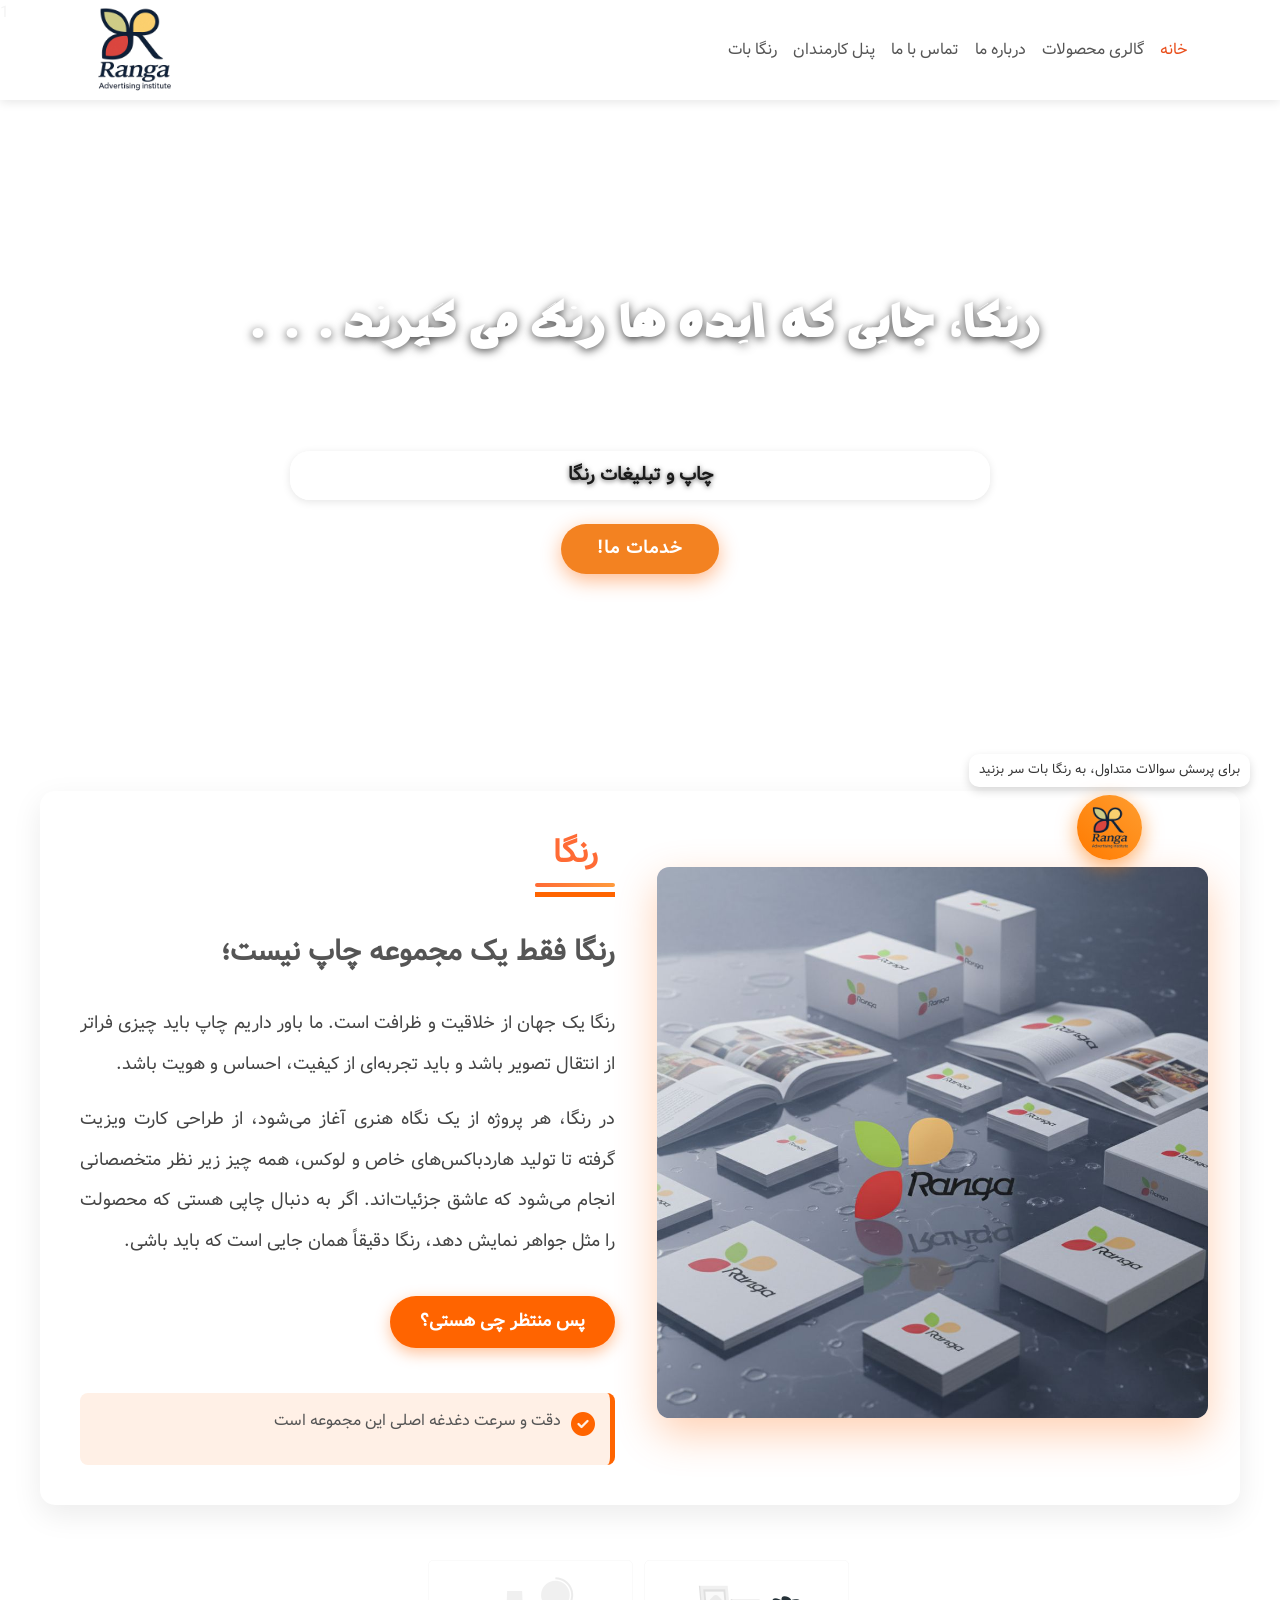
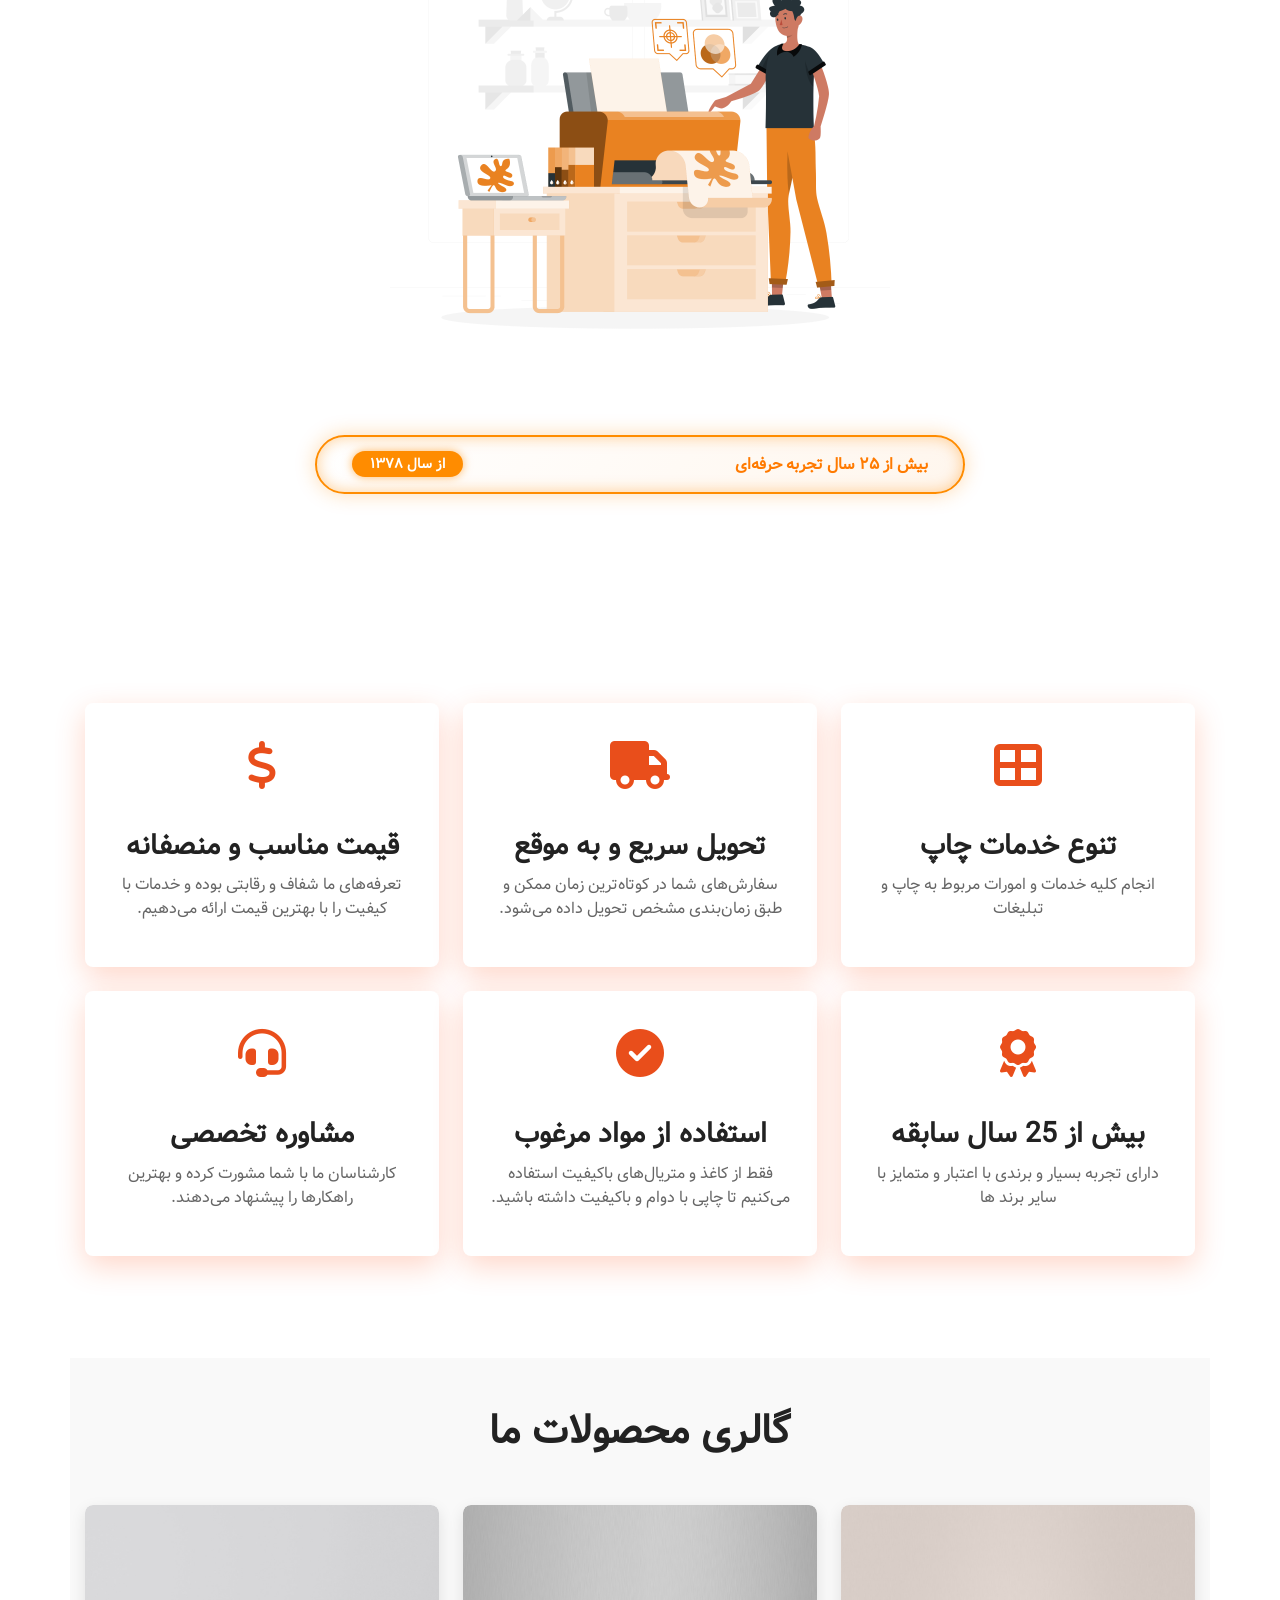
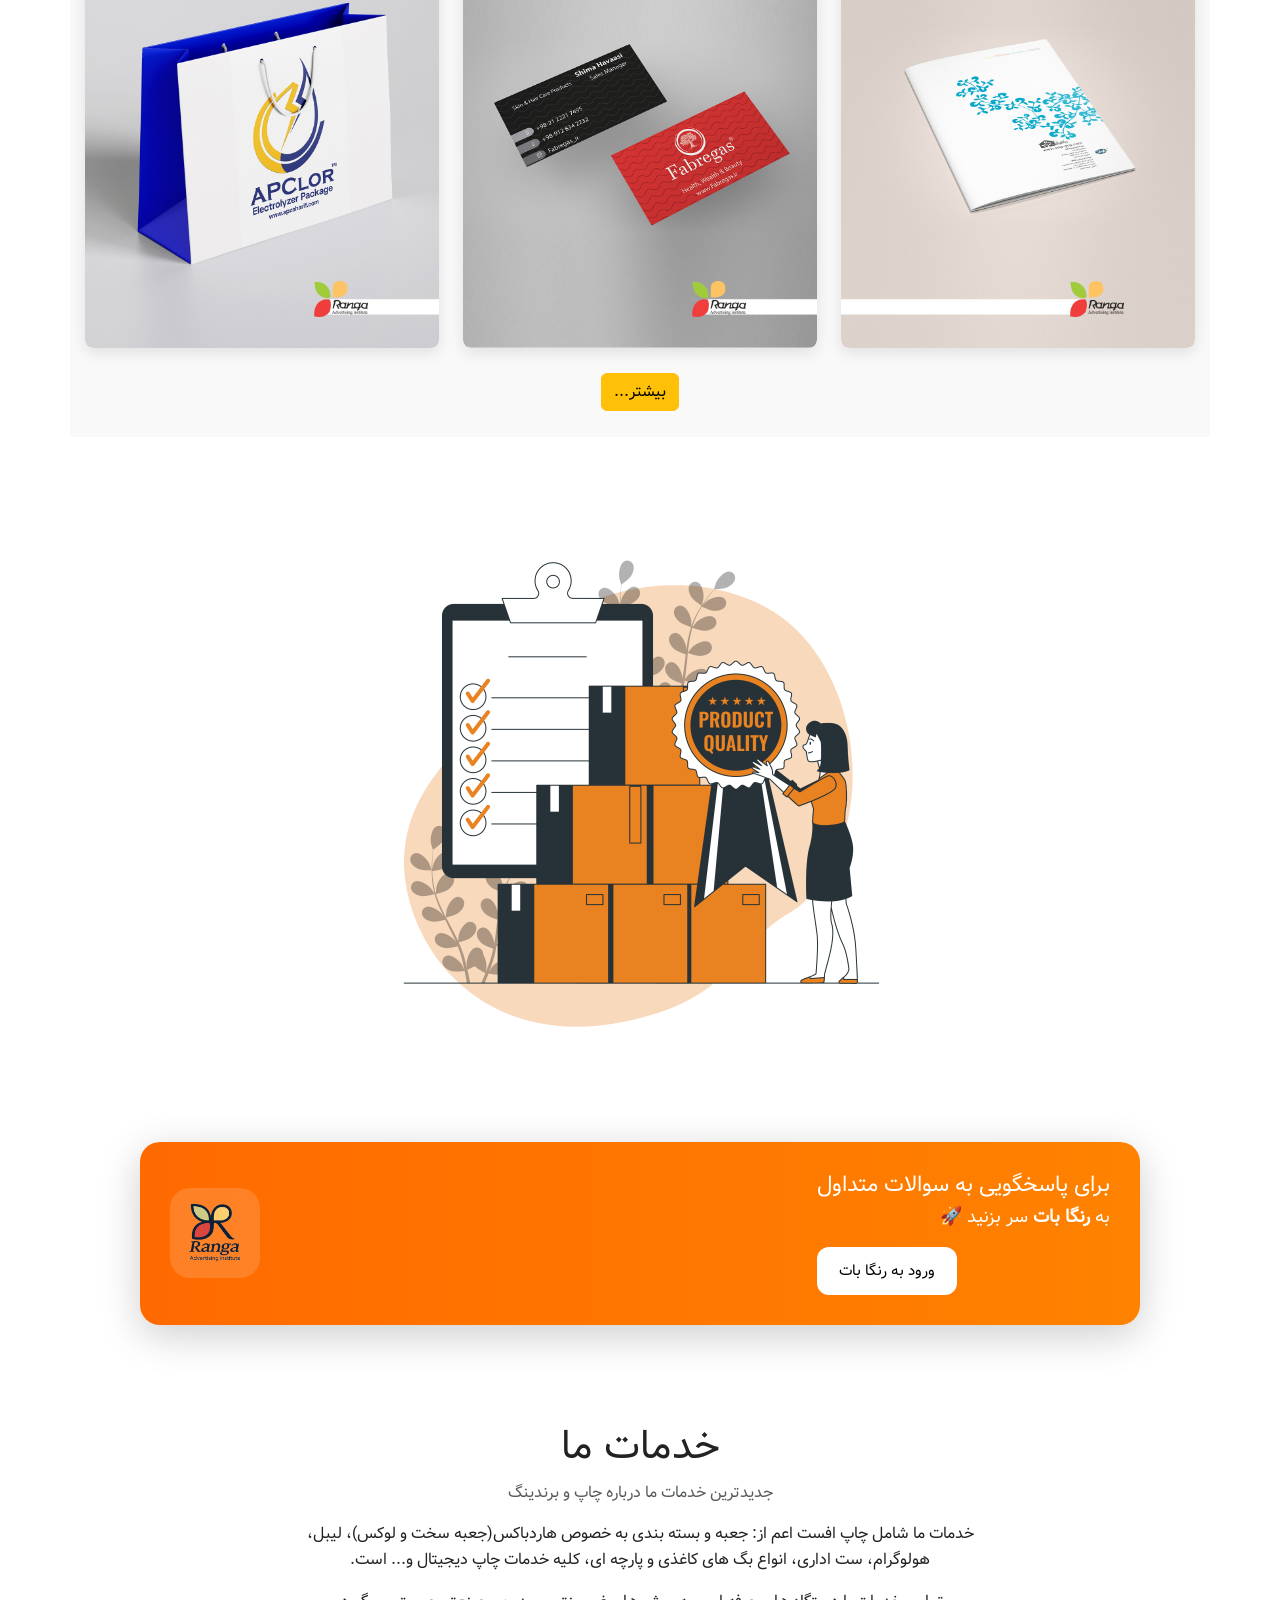
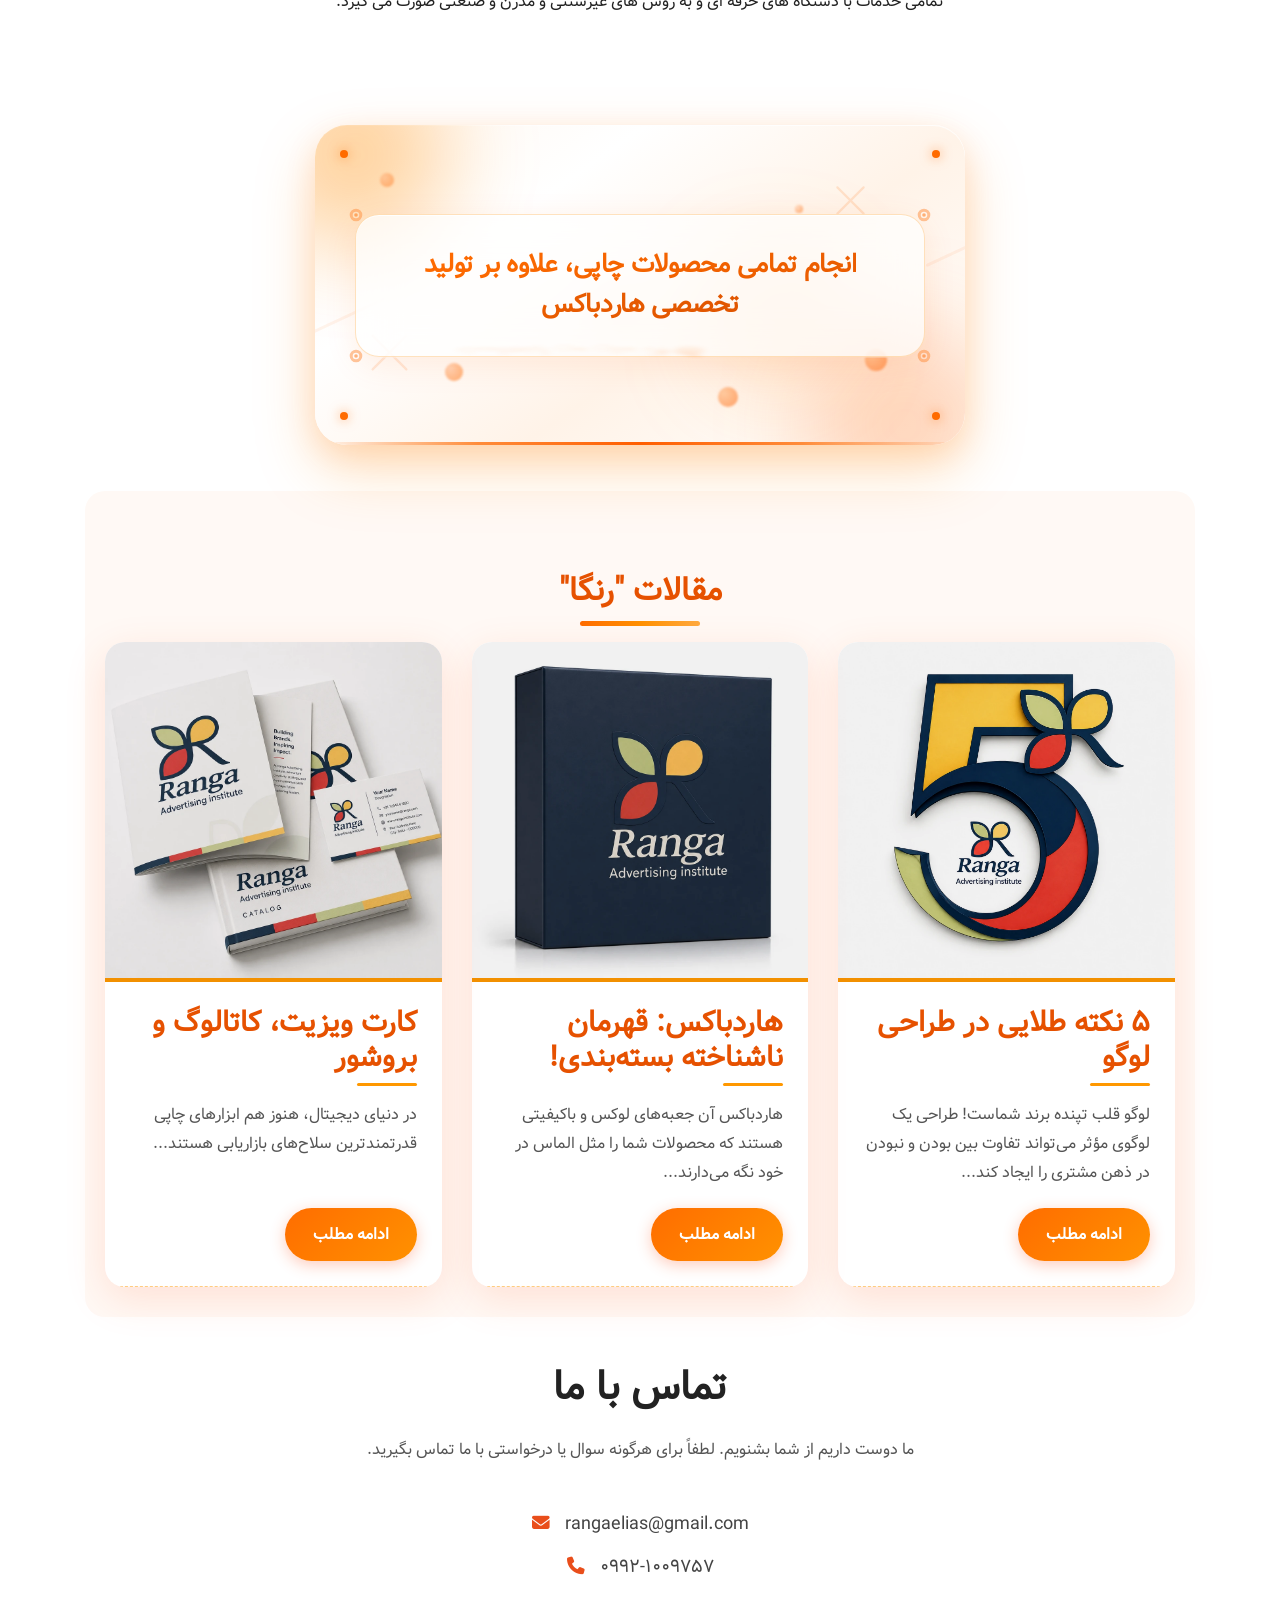
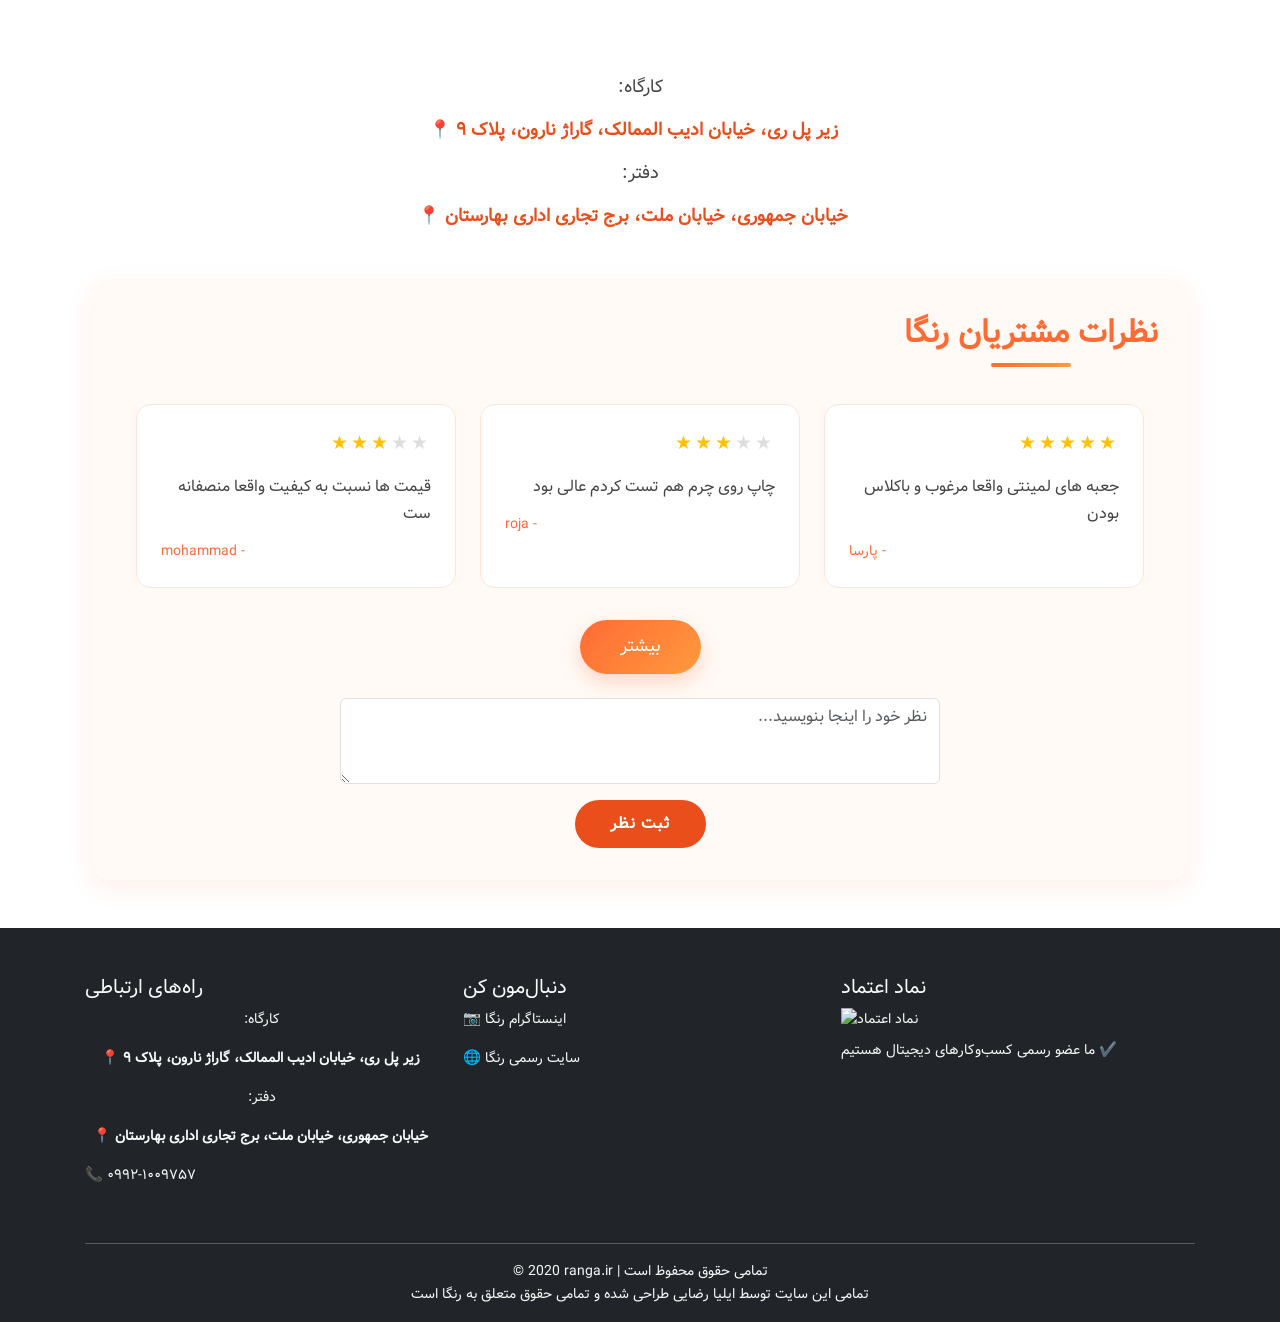
==== commit 3050221a: "Update index.html" ====
--- a/index.html
+++ b/index.html
@@ -74,27 +74,7 @@
       color: #e94e1b;
     }
     /* Hero */
-.hero {
-  position: relative;
-  height: 100vh;
-  background: url('images/4e0609ad-bf4d-4eb4-9f56-80a79fa444f4.webp') center center/cover no-repeat;
-  /* background-attachment: fixed; حذف شد */
-  display: flex;
-  align-items: center;
-  justify-content: center;
-  color: #ffffff;
-  text-align: center;
-  padding: 0 15px;
-}
-
-/* برای موبایل هم مطمئن باش این تنظیمات باشه */
-@media (max-width: 768px) {
-  .hero {
-    background-attachment: scroll;
-    background-size: 225% auto;
-     /* مطمئن باش fixed نیست */
-  }
-}
+
     .hero h1 {
       font-size: 3.5rem;
       font-weight: 700;
--- a/style.css
+++ b/style.css
@@ -1,490 +1,882 @@
-/* Reset and base */
-/* فونت وزیری */
+/* =========================================================
+   Reset and Base
+========================================================= */
+
 @font-face {
-  font-family: 'Vazir';
-  src: url('fonts/Vazir.ttf') format('truetype');
+  font-family: "Vazir";
+  src: url("fonts/Vazir.ttf") format("truetype");
   font-weight: normal;
   font-style: normal;
 }
+
 *,
 *::before,
 *::after {
-
   box-sizing: border-box;
 }
+
+html {
+  width: 100%;
+  overflow-x: hidden;
+  scroll-behavior: smooth;
+}
+
 body {
-  font-family: 'Poppins', sans-serif;
+  width: 100%;
+  max-width: 100%;
+  margin: 0;
+  padding: 0;
+  overflow-x: hidden;
+
+  font-family: "Vazir", "Vazirmatn", Tahoma, sans-serif;
   font-weight: 400;
   line-height: 1.6;
   color: #222;
   background-color: #fff;
-  margin: 0;
-  padding: 0;
-  overflow-x: hidden;
-}
-/* === کپسوله سازی استایل ها برای کامپوننت رنگا === */
+}
+
+img {
+  max-width: 100%;
+  height: auto;
+}
+
+a {
+  color: inherit;
+}
+
+button,
+a {
+  -webkit-tap-highlight-color: transparent;
+}
+
+
+/* =========================================================
+   Ranga Component
+========================================================= */
 
 .ranga-component-wrapper {
-    /* این سطح به جلوگیری از تداخل با استایل های دیگر کمک می کند */
-    --ranga-primary-color: #ff6400; /* تعریف متغیر رنگی برای راحتی تغییر */
-    --ranga-bg-color: #ffffff;
-    --ranga-text-color: #2a2a2a;
-    
-    /* تنظیم جهت گیری و فونت برای کل کامپوننت */
-    direction: rtl; 
-    text-align: right;
-    font-family: 'Vazirmatn', Tahoma, sans-serif;
-}
-
-/* کانتینر اصلی بخش محتوا */
+  --ranga-primary-color: #ff6400;
+  --ranga-bg-color: #ffffff;
+  --ranga-text-color: #2a2a2a;
+
+  width: 100%;
+  max-width: 100%;
+
+  direction: rtl;
+  text-align: right;
+  font-family: "Vazir", "Vazirmatn", Tahoma, sans-serif;
+}
+
 .ranga-component-wrapper .ranga-section-container {
-    max-width: 1200px;
-    margin: 0 auto;
-    padding: 40px;
-    background: var(--ranga-bg-color);
-    border-radius: 15px;
-    box-shadow: 0 10px 30px rgba(0, 0, 0, 0.08);
+  width: calc(100% - 30px);
+  max-width: 1200px;
+  margin: 0 auto;
+  padding: 40px;
+
+  background: var(--ranga-bg-color);
+  border-radius: 15px;
+  box-shadow: 0 10px 30px rgba(0, 0, 0, 0.08);
 }
 
 .ranga-content-wrapper {
-    display: flex;
-    gap: 50px; 
-    align-items: center;
-}
-
-/* ------------------- بخش تصاویر ------------------- */
+  display: flex;
+  align-items: center;
+  gap: 50px;
+  width: 100%;
+  max-width: 100%;
+}
+
+
+/* =========================================================
+   Ranga Images
+========================================================= */
+
 .ranga-image-side {
-    flex: 1; 
-    min-width: 45%;
-    position: relative;
-    padding-bottom: 10px;
+  flex: 1 1 0;
+  min-width: 0;
+  position: relative;
+  padding-bottom: 10px;
 }
 
 .image-box {
-    border-radius: 12px;
-    overflow: hidden;
-    transition: transform 0.5s ease-in-out, box-shadow 0.5s ease-in-out;
+  width: 100%;
+  max-width: 100%;
+  overflow: hidden;
+  border-radius: 12px;
+  transition:
+    transform 0.5s ease-in-out,
+    box-shadow 0.5s ease-in-out;
 }
 
 .image-box img {
-    width: 100%;
-    height: auto;
-    display: block;
-    object-fit: cover;
-}
-
-/* افکت شبیه سازی انیمیشن */
+  display: block;
+  width: 100%;
+  max-width: 100%;
+  height: auto;
+  object-fit: cover;
+}
+
+
 .image-main {
-    box-shadow: 0 15px 40px rgba(255, 100, 0, 0.3); 
-    transform: scale(1.03); 
+  transform: scale(1.03);
+  box-shadow: 0 15px 40px rgba(255, 100, 0, 0.3);
 }
 
 .image-main:hover {
-    transform: scale(1.05) rotate(1deg); 
-    box-shadow: 0 20px 50px rgba(255, 100, 0, 0.5);
+  transform: scale(1.05) rotate(1deg);
+  box-shadow: 0 20px 50px rgba(255, 100, 0, 0.5);
 }
 
 .image-secondary {
-    position: absolute;
-    width: 40%; 
-    bottom: 0;
-    left: 10px; 
-    border: 4px solid var(--ranga-bg-color); /* استفاده از رنگ پس زمینه برای جداسازی */
-    box-shadow: 0 5px 15px rgba(0, 0, 0, 0.1);
-}
-
-/* ------------------- بخش متن ------------------- */
+  position: absolute;
+  bottom: 0;
+  left: 10px;
+  width: 40%;
+  max-width: 100%;
+
+  border: 4px solid var(--ranga-bg-color);
+  box-shadow: 0 5px 15px rgba(0, 0, 0, 0.1);
+}
+
+
+/* =========================================================
+   Ranga Text
+========================================================= */
+
 .ranga-text-side {
-    flex: 1;
-    min-width: 45%;
+  flex: 1 1 0;
+  min-width: 0;
 }
 
 .ranga-title {
-    font-size: 3.5em;
-    font-weight: 900;
-    color: var(--ranga-text-color);
-    margin-bottom: 10px;
-    border-bottom: 5px solid var(--ranga-primary-color);
-    display: inline-block;
-    padding-bottom: 5px;
+  display: inline-block;
+  max-width: 100%;
+
+  margin: 0 0 10px;
+  padding-bottom: 5px;
+
+  color: var(--ranga-text-color);
+  font-size: clamp(2rem, 5vw, 3.5rem);
+  font-weight: 900;
+  line-height: 1.4;
+
+  border-bottom: 5px solid var(--ranga-primary-color);
 }
 
 .ranga-subtitle {
-    font-size: 1.8em;
-    color: #555;
-    font-weight: 700;
-    margin-top: 0;
-    margin-bottom: 25px;
+  margin: 0 0 25px;
+
+  color: #555;
+  font-size: clamp(1.25rem, 3vw, 1.8rem);
+  font-weight: 700;
+  line-height: 1.7;
+}
+
+.ranga-body {
+  width: 100%;
+  max-width: 100%;
 }
 
 .ranga-body p {
-    font-size: 1.15em;
-    line-height: 2.2;
-    color: #444;
-    margin-bottom: 15px;
-    text-align: justify;
-}
-
-/* دکمه فراخوان به عمل (CTA) */
+  margin: 0 0 15px;
+
+  color: #444;
+  font-size: clamp(1rem, 1.5vw, 1.15rem);
+  line-height: 2.2;
+  text-align: justify;
+  overflow-wrap: anywhere;
+}
+
+
+/* =========================================================
+   Ranga CTA
+========================================================= */
+
 .ranga-cta {
-    display: inline-block;
-    background-color: var(--ranga-primary-color);
-    color: white;
-    padding: 12px 30px;
-    text-decoration: none;
-    border-radius: 50px;
-    font-size: 1.1em;
-    font-weight: 700;
-    margin: 20px 0;
-    transition: background-color 0.3s ease, transform 0.2s ease;
-    box-shadow: 0 5px 15px rgba(255, 100, 0, 0.4);
+  display: inline-block;
+  max-width: 100%;
+
+  margin: 20px 0;
+  padding: 12px 30px;
+
+  color: #fff;
+  background-color: var(--ranga-primary-color);
+  border-radius: 50px;
+  box-shadow: 0 5px 15px rgba(255, 100, 0, 0.4);
+
+  font-size: 1.1em;
+  font-weight: 700;
+  text-decoration: none;
+
+  transition:
+    background-color 0.3s ease,
+    transform 0.2s ease;
 }
 
 .ranga-cta:hover {
-    background-color: #e65800;
-    transform: translateY(-2px);
-}
-
-/* برجسته سازی ویژگی متمایز کننده */
+  color: #fff;
+  background-color: #e65800;
+  transform: translateY(-2px);
+}
+
+
+/* =========================================================
+   Ranga Feature Highlight
+========================================================= */
+
 .ranga-feature-highlight {
-    display: flex;
-    align-items: flex-start;
-    gap: 10px;
-    padding: 15px;
-    background-color: #fff0e6; 
-    border-radius: 8px;
-    border-right: 5px solid var(--ranga-primary-color);
-    margin-top: 25px;
+  display: flex;
+  align-items: flex-start;
+  gap: 10px;
+
+  width: 100%;
+  max-width: 100%;
+  margin-top: 25px;
+  padding: 15px;
+
+  background-color: #fff0e6;
+  border-right: 5px solid var(--ranga-primary-color);
+  border-radius: 8px;
 }
 
 .ranga-feature-highlight span {
-    font-size: 1.5em;
-    color: var(--ranga-primary-color);
-    flex-shrink: 0;
-}
+  flex-shrink: 0;
+  color: var(--ranga-primary-color);
+  font-size: 1.5em;
+}
+
 
 .ranga-feature-highlight p {
-    margin: 0;
-    font-size: 1em;
-    line-height: 1.6;
-    font-weight: 500;
-}
-
-
-/* ------------------- واکنش‌گرایی (Responsive Design) ------------------- */
-@media (max-width: 992px) {
-    .ranga-component-wrapper .ranga-section-container {
-        padding: 30px 15px;
-    }
-    .ranga-content-wrapper {
-        flex-direction: column; 
-        text-align: center;
-    }
-
-    .ranga-text-side {
-        order: 1;
-    }
-
-    .ranga-image-side {
-        order: 2; 
-        min-width: 100%;
-        position: static; /* حذف موقعیت یابی مطلق برای تصاویر در موبایل */
-    }
-    
-    .image-secondary {
-        position: static;
-        width: 70%;
-        margin: 20px auto 0;
-    }
-
-    .ranga-title {
-        border-bottom: none;
-        display: block;
-        font-size: 2.5em;
-    }
-    
-    .ranga-subtitle {
-        font-size: 1.4em;
-    }
-
-    .ranga-cta {
-        width: 90%; 
-        box-sizing: border-box;
-        margin-top: 30px;
-    }
-    
-    .ranga-text-side {
-        text-align: center;
-    }
-    .ranga-body p {
-        text-align: justify; /* متن‌های پاراگرافی معمولاً در مرکز زیباتر هستند */
-    }
-}
-
-
-/* Header */
+  color: #555555;
+  font-size: 1em;
+  font-weight: 500;
+  line-height: 1.6;
+  overflow-wrap: anywhere;
+}
+
+
+/* =========================================================
+   Header
+========================================================= */
+
 header {
   position: fixed;
   top: 0;
-  width: 100%;
+  left: 0;
+  z-index: 9999;
+
+  width: 100%;
+  max-width: 100%;
+
   background: rgba(255, 255, 255, 0.95);
   box-shadow: 0 2px 10px rgba(0, 0, 0, 0.1);
-  z-index: 9999;
+
   transition: background 0.3s ease;
 }
+
 .navbar-brand {
+  color: #222;
+  font-size: 1.5rem;
   font-weight: 600;
-  font-size: 1.5rem;
   letter-spacing: 1px;
-  color: #222;
   user-select: none;
 }
+
 .navbar-nav .nav-link {
   padding: 1rem 1.2rem;
+
+  color: #555;
   font-weight: 500;
-  color: #555;
+  cursor: pointer;
+
   transition: color 0.3s ease;
-  cursor: pointer;
-}
+}
+
 .navbar-nav .nav-link:hover,
 .navbar-nav .nav-link.active {
   color: #e94e1b;
 }
 
-/* Hero */
+
+/* =========================================================
+   Hero Banner
+========================================================= */
+
 .hero {
-  height: 100vh;
+  position: relative;
+  isolation: isolate;
+
+  display: flex;
+  align-items: center;
+  justify-content: center;
+
+  width: 100%;
+  max-width: 100%;
+  min-height: 100svh;
+
+  padding: 90px 15px 40px;
+
+  color: #fff;
+  text-align: center;
+
   background-image: url("360_F_1013825572_SYT88juzJQhO7rVXjlGrJ1PN6ejMDhTD.jpg");
-  opacity: 0.5;
   background-position: center center;
   background-repeat: no-repeat;
   background-size: cover;
-  background-attachment: fixed;
-  display: flex;
-  justify-content: center;
-  align-items: center;
-  text-align: center;
+  background-attachment: scroll;
+
+  overflow: hidden;
+}
+
+/*
+  مهم:
+  opacity روی خود .hero عمداً استفاده نشده است.
+  چون باعث شفاف شدن متن و دکمه نیز می‌شود.
+*/
+
+.hero h1 {
+  max-width: 100%;
+  margin: 0 0 0.5rem;
+
   color: #fff;
-  padding: 0 15px;
-  position: relative;
-  overflow: hidden;
-}
-.hero h1 {
-  font-size: 3.5rem;
+  font-size: clamp(1.8rem, 6vw, 3.5rem);
   font-weight: 700;
-  margin-bottom: 0.5rem;
+  line-height: 1.45;
+
   text-shadow: 0 2px 10px rgba(0, 0, 0, 0.7);
-}
+  overflow-wrap: anywhere;
+}
+
 .hero p {
-  font-size: 1.2rem;
+  width: 100%;
   max-width: 700px;
-  margin: 0 auto 1.5rem auto;
+  margin: 0 auto 1.5rem;
+
+  color: #fff;
+  font-size: clamp(0.9rem, 2.5vw, 1.2rem);
+  line-height: 1.9;
+
   text-shadow: 0 1px 5px rgba(0, 0, 0, 0.6);
-}
+  overflow-wrap: anywhere;
+}
+
 .btn-primary {
+  display: inline-block;
+  max-width: 100%;
+
+  padding: 12px 35px;
+
+  color: #ffffff;
   background-color: #e94e1b;
   border: none;
-  padding: 12px 35px;
+  border-radius: 30px;
+
+  font-family: inherit;
   font-weight: 600;
-  border-radius: 30px;
-  transition: background-color 0.3s ease;
-  color: white;
+  letter-spacing: 1px;
+  text-decoration: none;
   text-transform: uppercase;
-  letter-spacing: 1px;
-}
-.btn-primary:hover {
+  cursor: pointer;
+
+  transition: all 0.3s ease;
+}
+
+
+.btn-primary:hover,
+.btn-primary:focus {
+  color: #fff;
   background-color: #c63c14;
-  color: white;
-}
-
-/* Sections */
+}
+
+
+/* =========================================================
+   Sections
+========================================================= */
+
 section {
+  width: 100%;
+  max-width: 100%;
   padding: 80px 0;
 }
+
 .container {
+  width: calc(100% - 30px);
   max-width: 1140px;
   margin: 0 auto;
-  padding: 0 15px;
-}
-
-/* Services */
+  padding: 0;
+}
+
+
+/* =========================================================
+   Services
+========================================================= */
+
 .services .service-item {
+  height: 100%;
+  padding: 30px 25px;
+
   background-color: #fff;
   border-radius: 8px;
-  padding: 30px 25px;
   box-shadow: 0 10px 30px rgba(0, 0, 0, 0.05);
-  transition: transform 0.3s ease;
+
   text-align: center;
   cursor: default;
-}
+
+  transition: transform 0.3s ease;
+}
+
 .services .service-item:hover {
   transform: translateY(-15px);
 }
+
 .services .service-icon {
+  margin-bottom: 20px;
+
+  color: #e94e1b;
   font-size: 48px;
-  color: #e94e1b;
-  margin-bottom: 20px;
-}
+}
+
 .services h3 {
+  margin-bottom: 10px;
+
+  color: #222;
   font-weight: 600;
-  margin-bottom: 10px;
-  color: #222;
-}
+}
+
 .services p {
-  font-weight: 400;
   color: #666;
   font-size: 1rem;
-  line-height: 1.5;
-}
-
-/* Portfolio */
+  font-weight: 400;
+  line-height: 1.8;
+}
+
+
+/* =========================================================
+   Portfolio
+========================================================= */
+
 .portfolio {
   background-color: #f9f9f9;
 }
+
 .portfolio h2 {
+  margin-bottom: 50px;
+
+  color: #222;
+  font-size: clamp(2rem, 5vw, 2.5rem);
   font-weight: 700;
-  font-size: 2.5rem;
-  margin-bottom: 50px;
-  color: #222;
-}
+}
+
 .portfolio .portfolio-item {
   position: relative;
+
   overflow: hidden;
   border-radius: 8px;
+  box-shadow: 0 5px 15px rgba(0, 0, 0, 0.1);
+
   cursor: pointer;
-  box-shadow: 0 5px 15px rgba(0, 0, 0, 0.1);
   transition: transform 0.3s ease;
 }
+
 .portfolio .portfolio-item:hover {
   transform: scale(1.05);
 }
+
 .portfolio .portfolio-img {
-  width: 100%;
   display: block;
+  width: 100%;
+  max-width: 100%;
+
   border-radius: 8px;
+
   transition: transform 0.5s ease;
 }
+
 .portfolio .portfolio-item:hover .portfolio-img {
   transform: scale(1.1);
 }
+
 .portfolio .portfolio-overlay {
   position: absolute;
-  top: 0;
-  left: 0;
-  right: 0;
-  bottom: 0;
+  inset: 0;
+
+  display: flex;
+  align-items: center;
+  justify-content: center;
+  flex-direction: column;
+
+  padding: 15px;
+
+  color: #ffffff;
   background: rgba(233, 78, 27, 0.8);
-  color: #fff;
+  border-radius: 8px;
   opacity: 0;
+
+  transition: opacity 0.3s ease;
+}
+
+.portfolio .portfolio-item:hover .portfolio-overlay {
+  opacity: 1;
+}
+
+.portfolio .portfolio-title {
+  margin-bottom: 5px;
+
+  font-size: 1.25rem;
+  font-weight: 700;
+}
+
+.portfolio .portfolio-category {
+  font-size: 0.9rem;
+  font-weight: 400;
+}
+
+
+/* =========================================================
+   Contact
+========================================================= */
+
+#contact h2 {
+  margin-bottom: 30px;
+
+  color: #222;
+  font-size: clamp(2rem, 5vw, 2.5rem);
+  font-weight: 700;
+}
+
+#contact p {
+  max-width: 600px;
+  margin: 0 auto 50px;
+
+  color: #555;
+  font-size: 1.1rem;
+  text-align: center;
+}
+
+#contact p i {
+  margin-right: 10px;
+  color: #e94e1b;
+}
+
+#contact .row > div p {
+  margin-bottom: 15px;
+
+  color: #444;
+  font-size: 1.1rem;
+}
+
+
+/* =========================================================
+   Footer
+========================================================= */
+
+footer {
+  padding: 40px 15px;
+
+  color: #ccc;
+  background-color: #222;
+
+  font-size: 0.9rem;
+  text-align: center;
+  user-select: none;
+}
+
+footer a {
+  color: #e94e1b;
+  text-decoration: none;
+}
+
+footer a:hover {
+  text-decoration: underline;
+}
+
+
+/* =========================================================
+   Articles
+========================================================= */
+
+#articles h2 {
+  margin-bottom: 1rem;
+
+  font-family: "Vazir", "Vazirmatn", Tahoma, sans-serif;
+  font-size: 2rem;
+}
+
+#articles .card-title {
+  font-size: 1.1rem;
+  font-weight: 700;
+}
+
+#articles .card-text {
+  font-size: 0.95rem;
+  line-height: 1.8;
+}
+
+#articles .btn {
+  font-weight: 500;
+}
+
+
+/* =========================================================
+   Responsive: Tablet
+========================================================= */
+
+@media (max-width: 992px) {
+  .ranga-component-wrapper .ranga-section-container {
+    width: calc(100% - 30px);
+    padding: 30px 20px;
+  }
+
+  .ranga-content-wrapper {
+    flex-direction: column;
+    gap: 35px;
+    text-align: center;
+  }
+
+  .ranga-text-side {
+    order: 1;
+    width: 100%;
+    text-align: center;
+  }
+
+  .ranga-image-side {
+    order: 2;
+    width: 100%;
+    min-width: 0;
+    position: static;
+  }
+
+  .image-secondary {
+    position: static;
+    display: block;
+    width: 70%;
+    margin: 20px auto 0;
+  }
+
+  .ranga-title {
+    display: block;
+    border-bottom: none;
+    font-size: clamp(2rem, 6vw, 2.5rem);
+  }
+
+  .ranga-subtitle {
+    font-size: clamp(1.2rem, 4vw, 1.4rem);
+  }
+
+  .ranga-body p {
+    text-align: right;
+  }
+
+  .ranga-cta {
+    width: min(90%, 360px);
+    margin-top: 30px;
+    text-align: center;
+  }
+
+  .hero h1 {
+    font-size: clamp(2rem, 6vw, 2.5rem);
+  }
+
+  .hero p {
+    font-size: 1rem;
+  }
+
+  .services .service-item {
+    padding: 25px 20px;
+  }
+
+  .portfolio h2,
+  #contact h2 {
+    font-size: 2rem;
+  }
+}
+
+
+/* =========================================================
+   Responsive: Mobile
+========================================================= */
+
+@media (max-width: 576px) {
+  section {
+    padding: 50px 0;
+  }
+
+  .container {
+    width: calc(100% - 24px);
+  }
+
+  .ranga-component-wrapper .ranga-section-container {
+    width: calc(100% - 24px);
+    padding: 25px 16px;
+    border-radius: 10px;
+  }
+
+  .ranga-content-wrapper {
+    gap: 25px;
+  }
+
+  .ranga-title {
+    font-size: 2rem;
+    line-height: 1.5;
+  }
+
+  .ranga-subtitle {
+    margin-bottom: 18px;
+    font-size: 1.2rem;
+    line-height: 1.8;
+  }
+
+  .ranga-body p {
+    font-size: 1rem;
+    line-height: 2;
+    text-align: right;
+  }
+
+  .ranga-cta {
+    width: 100%;
+    padding: 12px 18px;
+    font-size: 1rem;
+  }
+
+  .ranga-feature-highlight {
+    gap: 8px;
+    padding: 12px;
+  }
+
+  .ranga-feature-highlight span {
+    font-size: 1.25em;
+  }
+
+  .ranga-feature-highlight p {
+    font-size: 0.95rem;
+    line-height: 1.8;
+  }
+
+  .hero {
+    min-height: 100svh;
+    padding: 95px 18px 35px;
+
+    /*
+      تصویر بنر بدون تاریک‌سازی و بدون opacity
+    */
+    opacity: 1;
+    background-attachment: scroll;
+    background-position: center center;
+  }
+
+  .hero h1 {
+    font-size: 1.8rem;
+    line-height: 1.6;
+  }
+
+  .hero p {
+    font-size: 0.9rem;
+    line-height: 2;
+  }
+
+  .btn-primary {
+    padding: 10px 25px;
+    font-size: 0.9rem;
+  }
+
+  .portfolio .portfolio-item:hover {
+    transform: none;
+  }
+
+  .portfolio .portfolio-item:hover .portfolio-img {
+    transform: none;
+  }
+
+  .services .service-item:hover {
+    transform: none;
+  }
+
+  #articles h2 {
+    font-size: 1.7rem;
+  }
+
+  #articles .card-text {
+    font-size: 0.9rem;
+  }
+}
+/* =========================================================
+   Hero Banner - اصلاح دقیق برای تمام دستگاه‌ها
+========================================================= */
+
+.hero {
+  position: relative;
+  width: 100vw;
+  margin-left: calc(-50vw + 50%);
+  min-height: 85vh;
   display: flex;
   flex-direction: column;
   justify-content: center;
   align-items: center;
-  padding: 15px;
-  border-radius: 8px;
-  transition: opacity 0.3s ease;
-}
-.portfolio .portfolio-item:hover .portfolio-overlay {
-  opacity: 1;
-}
-.portfolio .portfolio-title {
+  text-align: center;
+  
+  /* تصویر پس‌زمینه بدون هیچ لایه تیره */
+  background-image: url("360_F_1013825572_SYT88juzJQhO7rVXjlGrJ1PN6ejMDhTD.jpg");
+  background-position: center center;
+  background-repeat: no-repeat;
+  background-size: cover;
+  background-attachment: scroll;
+  
+  padding: 100px 20px 60px;
+  overflow: hidden;
+}
+
+.hero h1 {
+  font-family: 'Vazir', 'Vazirmatn', Tahoma, sans-serif;
+  font-size: clamp(1.6rem, 5.5vw, 3.2rem);
+  font-weight: 900;
+  color: #ffffff;
+  margin: 0 0 15px 0;
+  line-height: 1.5;
+  text-shadow: 0 3px 12px rgba(0, 0, 0, 0.85), 0 1px 3px rgba(0, 0, 0, 0.9);
+}
+
+.hero p {
+  font-family: 'Vazir', 'Vazirmatn', Tahoma, sans-serif;
+  font-size: clamp(1rem, 3.5vw, 1.3rem);
   font-weight: 700;
-  font-size: 1.25rem;
-  margin-bottom: 5px;
-}
-.portfolio .portfolio-category {
-  font-weight: 400;
-  font-size: 0.9rem;
-}
-
-/* Contact Section */
-#contact h2 {
+  color: #222222; /* رنگ تیره برای خوانایی روی بخش روشن */
+  background: rgba(255, 255, 255, 0.85); /* یک پس‌زمینه محو و شیک فقط زیر متن چاپ و تبلیغات */
+  padding: 6px 18px;
+  border-radius: 20px;
+  display: inline-block;
+  margin: 0 auto 25px auto;
+  box-shadow: 0 2px 8px rgba(0,0,0,0.1);
+}
+
+.hero .btn-primary {
+  display: inline-block;
+  background-color: #ff6400;
+  color: #ffffff !important;
+  border: none;
+  padding: 12px 36px;
+  font-size: 1.1rem;
   font-weight: 700;
-  font-size: 2.5rem;
-  margin-bottom: 30px;
-  color: #222;
-}
-#contact p {
-  font-size: 1.1rem;
-  max-width: 600px;
-  margin: 0 auto 50px auto;
-  color: #555;
-  text-align: center;
-}
-#contact p i {
-  margin-right: 10px;
-  color: #e94e1b;
-}
-#contact .row > div p {
-  font-size: 1.1rem;
-  margin-bottom: 15px;
-  color: #444;
-}
-
-/* Footer */
-footer {
-  background-color: #222;
-  color: #ccc;
-  padding: 40px 15px;
-  text-align: center;
-  font-size: 0.9rem;
-  user-select: none;
-}
-footer a {
-  color: #e94e1b;
+  border-radius: 50px;
+  box-shadow: 0 6px 20px rgba(255, 100, 0, 0.45);
   text-decoration: none;
-}
-footer a:hover {
-  text-decoration: underline;
-}
-
-/* Responsive */
-@media (max-width: 991.98px) {
+  transition: transform 0.2s ease, background-color 0.2s ease;
+}
+
+.hero .btn-primary:hover {
+  background-color: #e65800;
+  transform: translateY(-2px);
+}
+
+/* اصلاح اختصاصی برای موبایل‌های باریک */
+@media (max-width: 576px) {
+  .hero {
+    min-height: 75vh;
+    padding: 90px 15px 40px;
+    background-size: cover;
+  }
+  
   .hero h1 {
-    font-size: 2.5rem;
-  }
-  .hero p {
-    font-size: 1rem;
-  }
-  .services .service-item {
-    padding: 25px 20px;
-  }
-  .portfolio h2 {
-    font-size: 2rem;
-  }
-  #contact h2 {
-    font-size: 2rem;
-  }
-}
-
-@media (max-width: 575.98px) {
-  .hero h1 {
-    font-size: 1.8rem;
-  }
-  .hero p {
-    font-size: 0.9rem;
-  }
-  .btn-primary {
-    padding: 10px 25px;
-    font-size: 0.9rem;
-  }
-}
-#articles h2 {
-  font-family: 'Vazirmatn', sans-serif;
-  font-size: 2rem;
-  margin-bottom: 1rem;
-}
-
-#articles .card-title {
-  font-weight: 700;
-  font-size: 1.1rem;
-}
-
-#articles .card-text {
-  font-size: 0.95rem;
-}
-
-#articles .btn {
-  font-weight: 500;
-}
-
+    font-size: 1.75rem;
+    line-height: 1.6;
+  }
+}
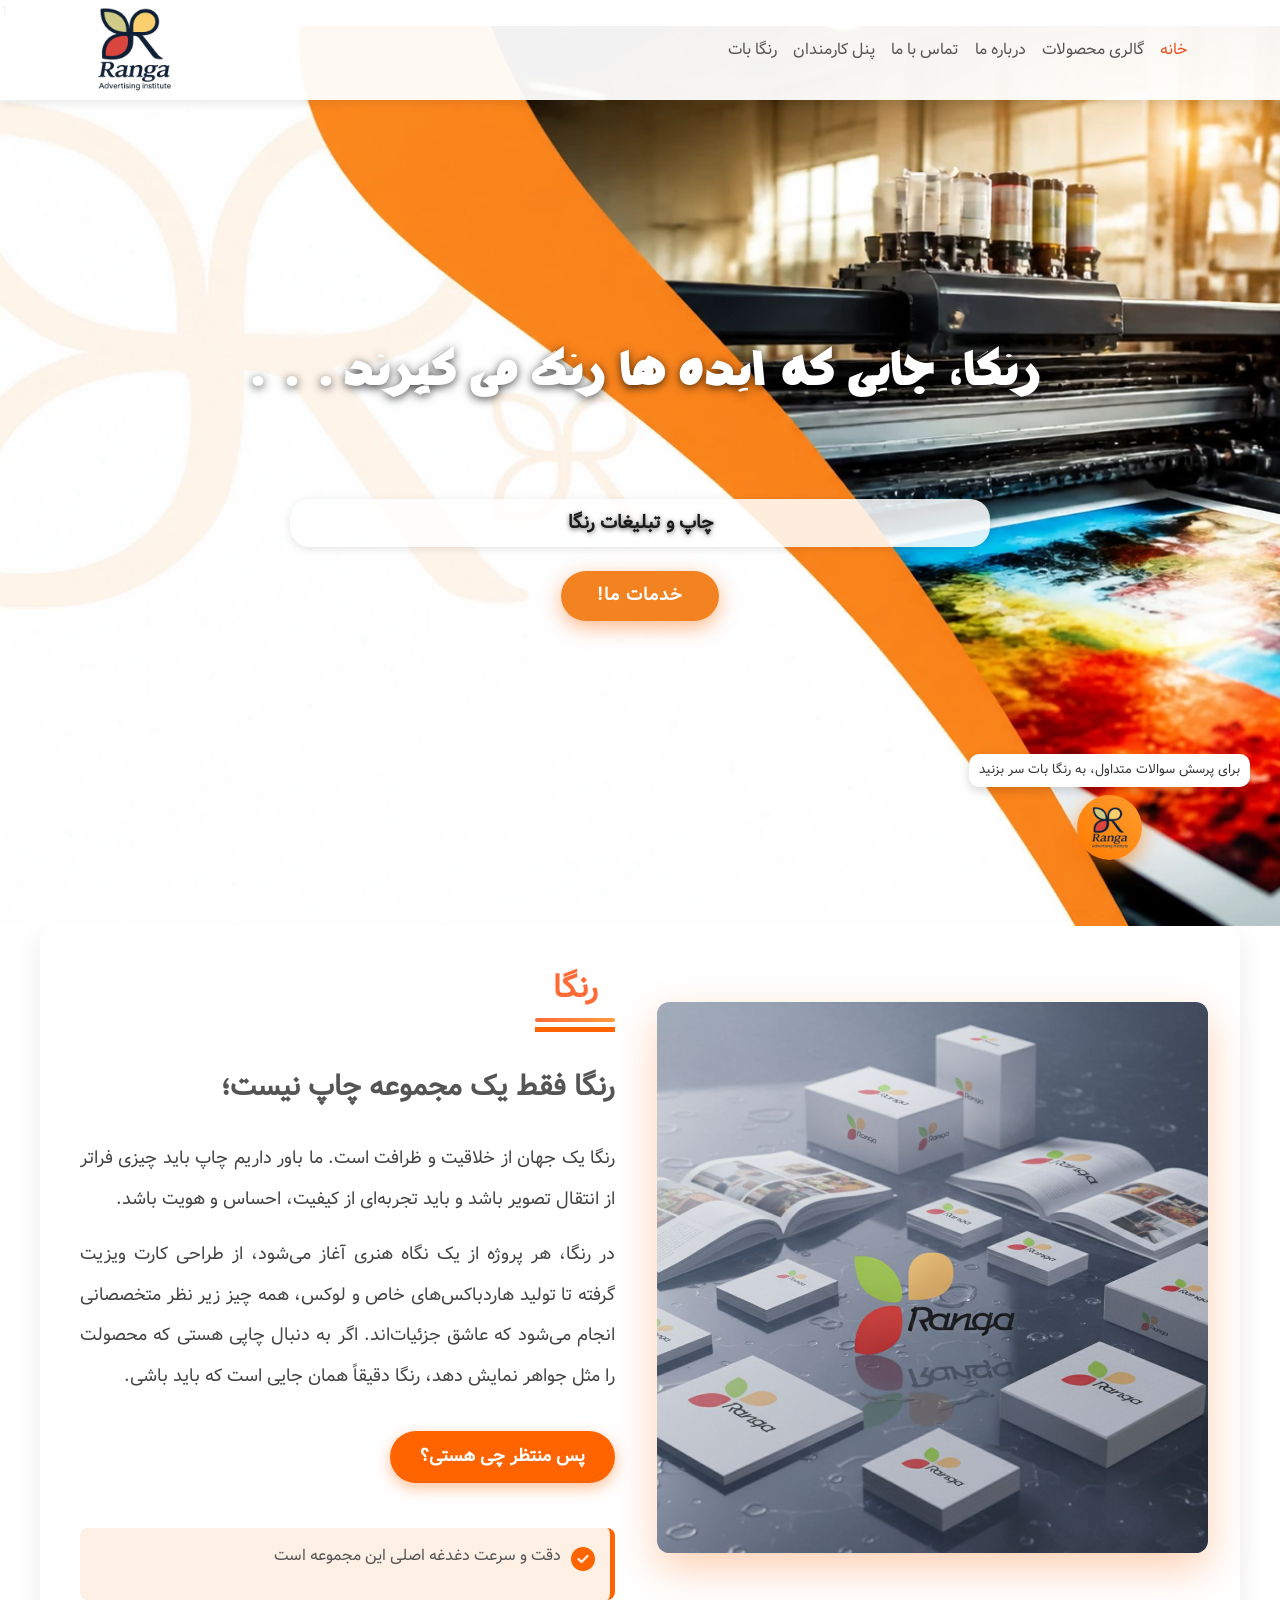
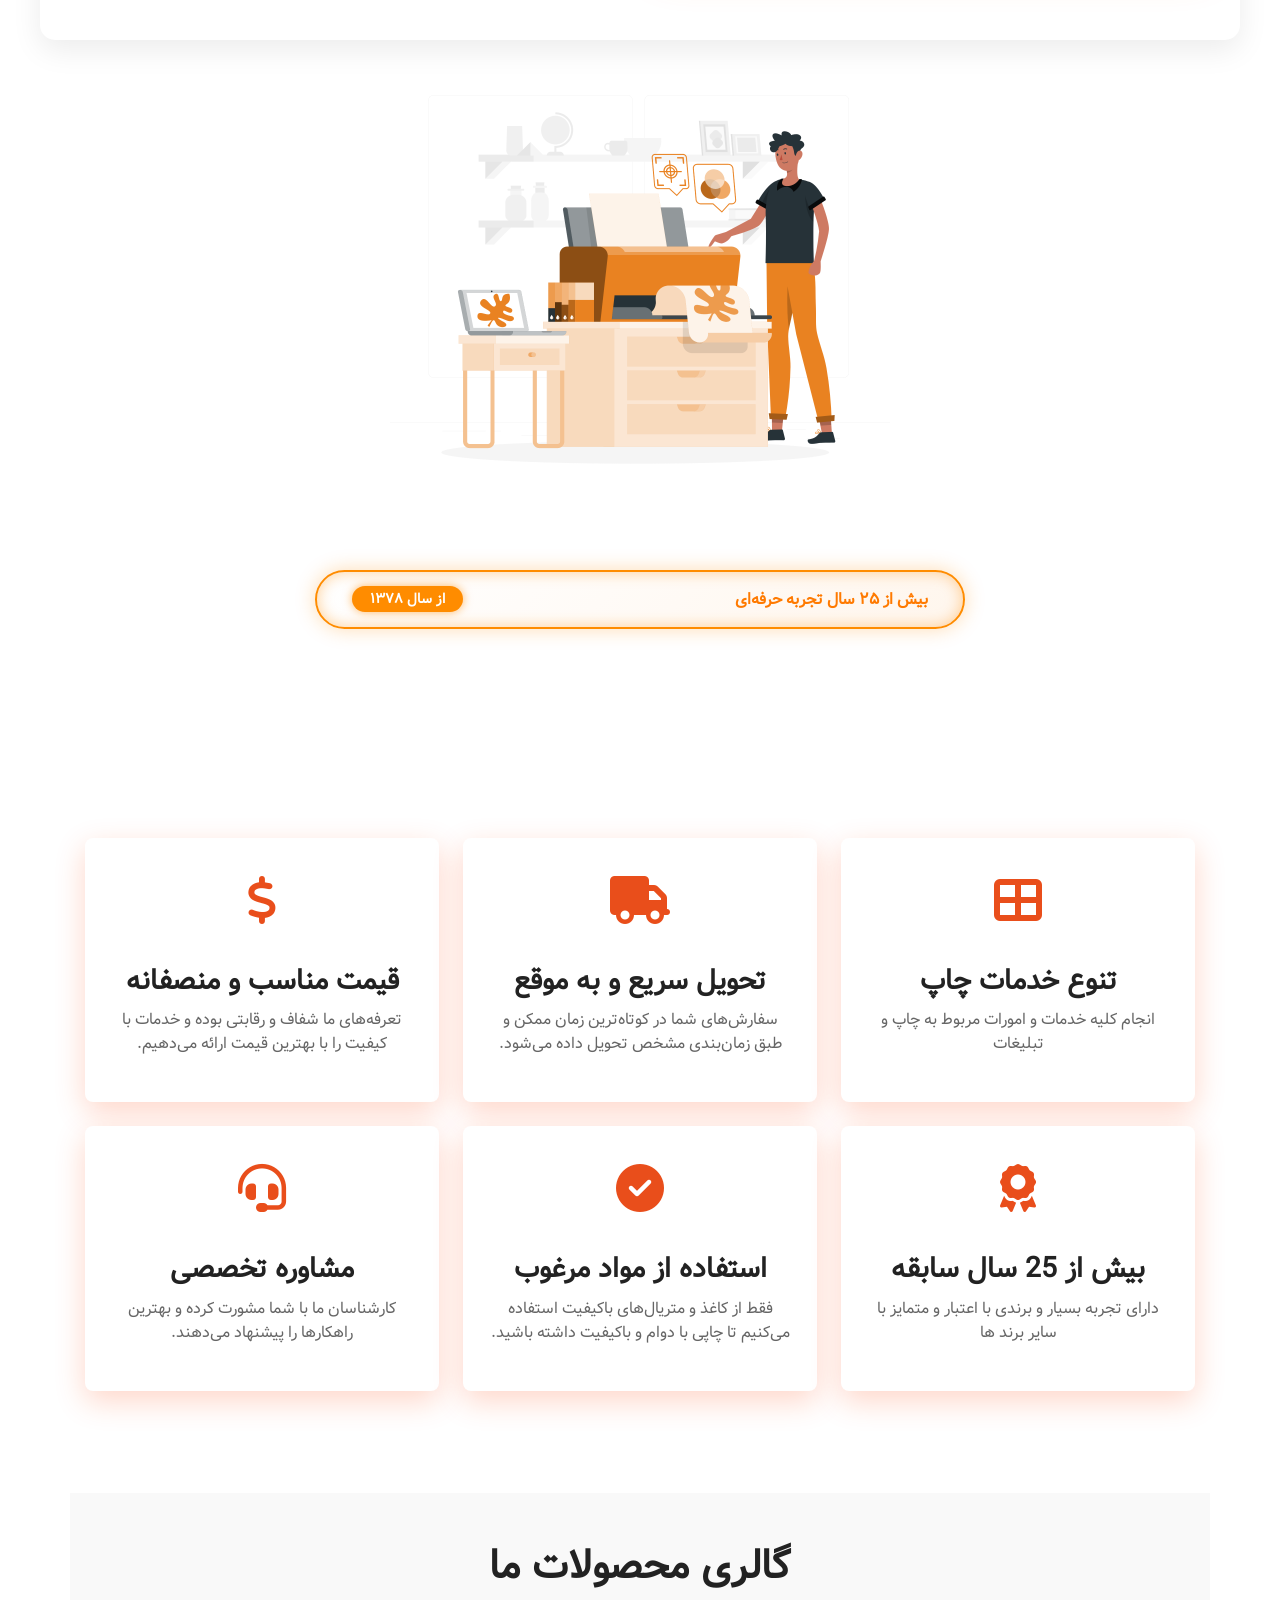
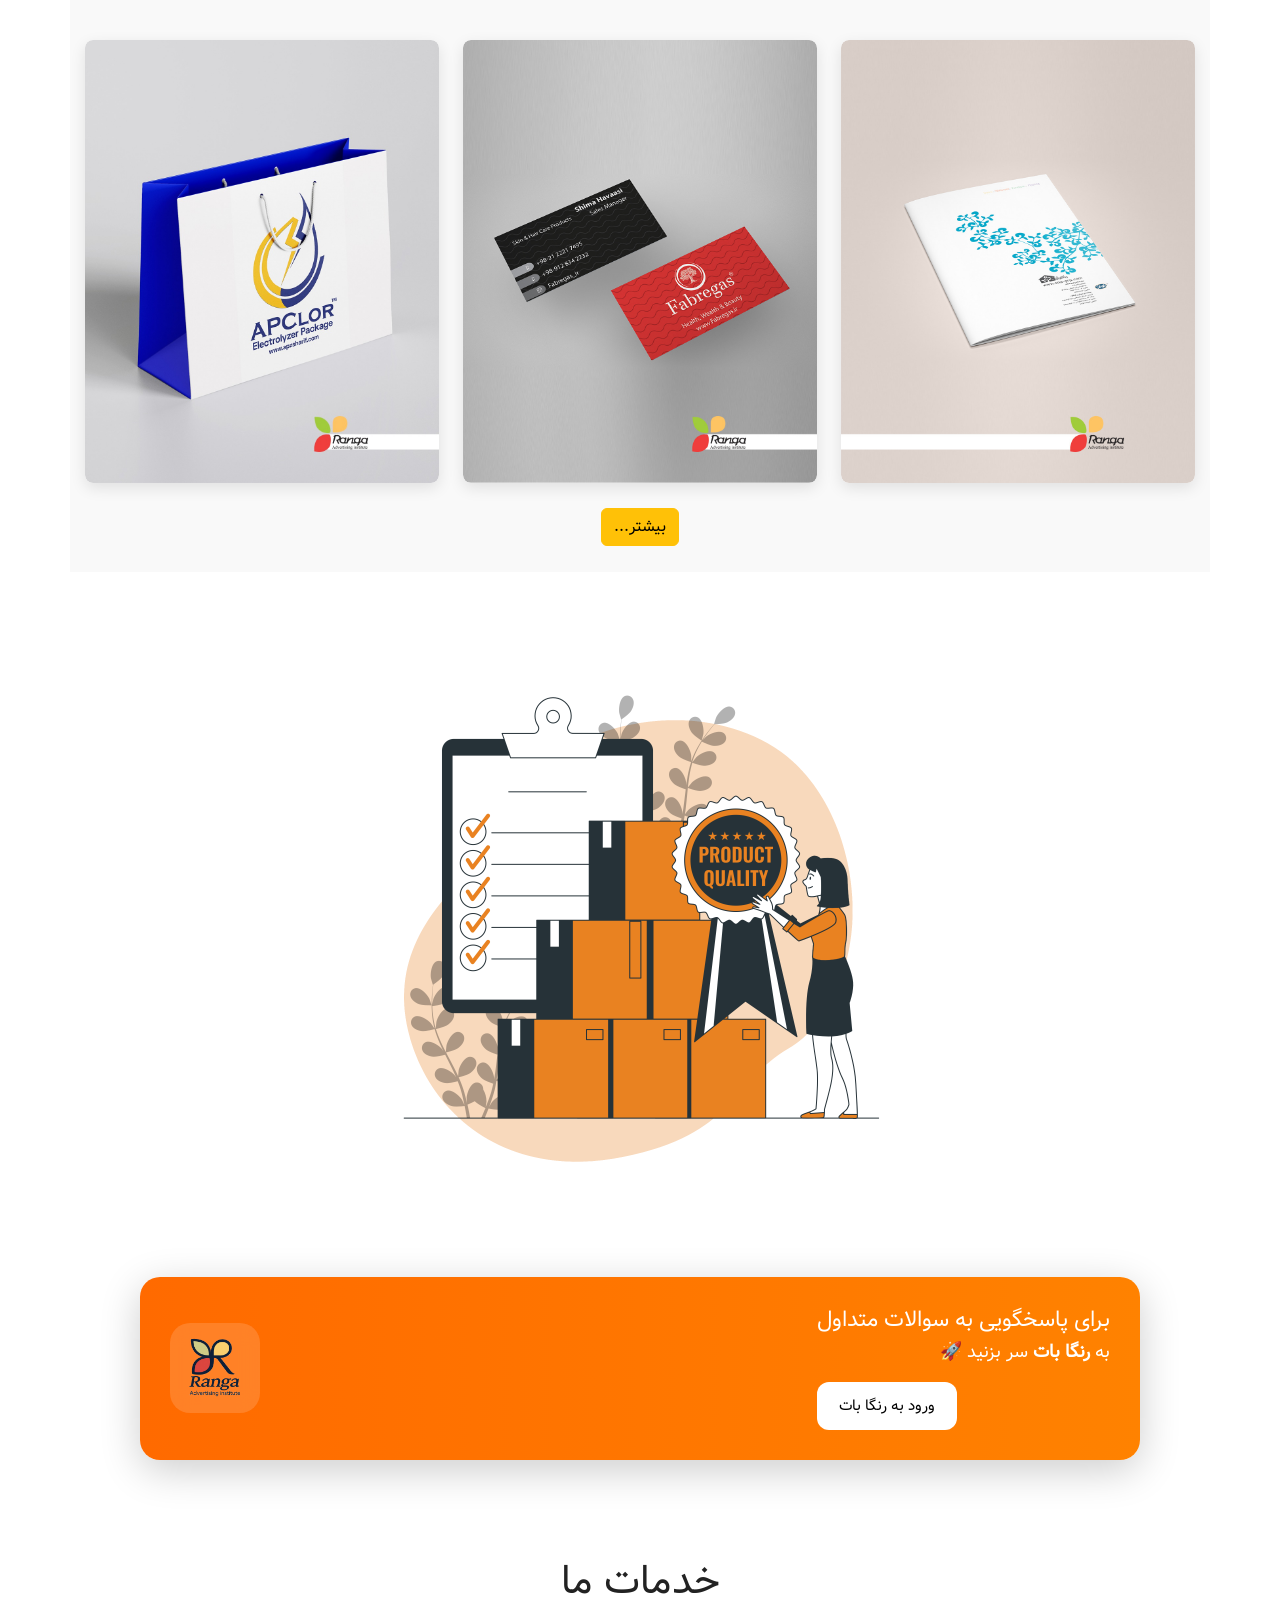
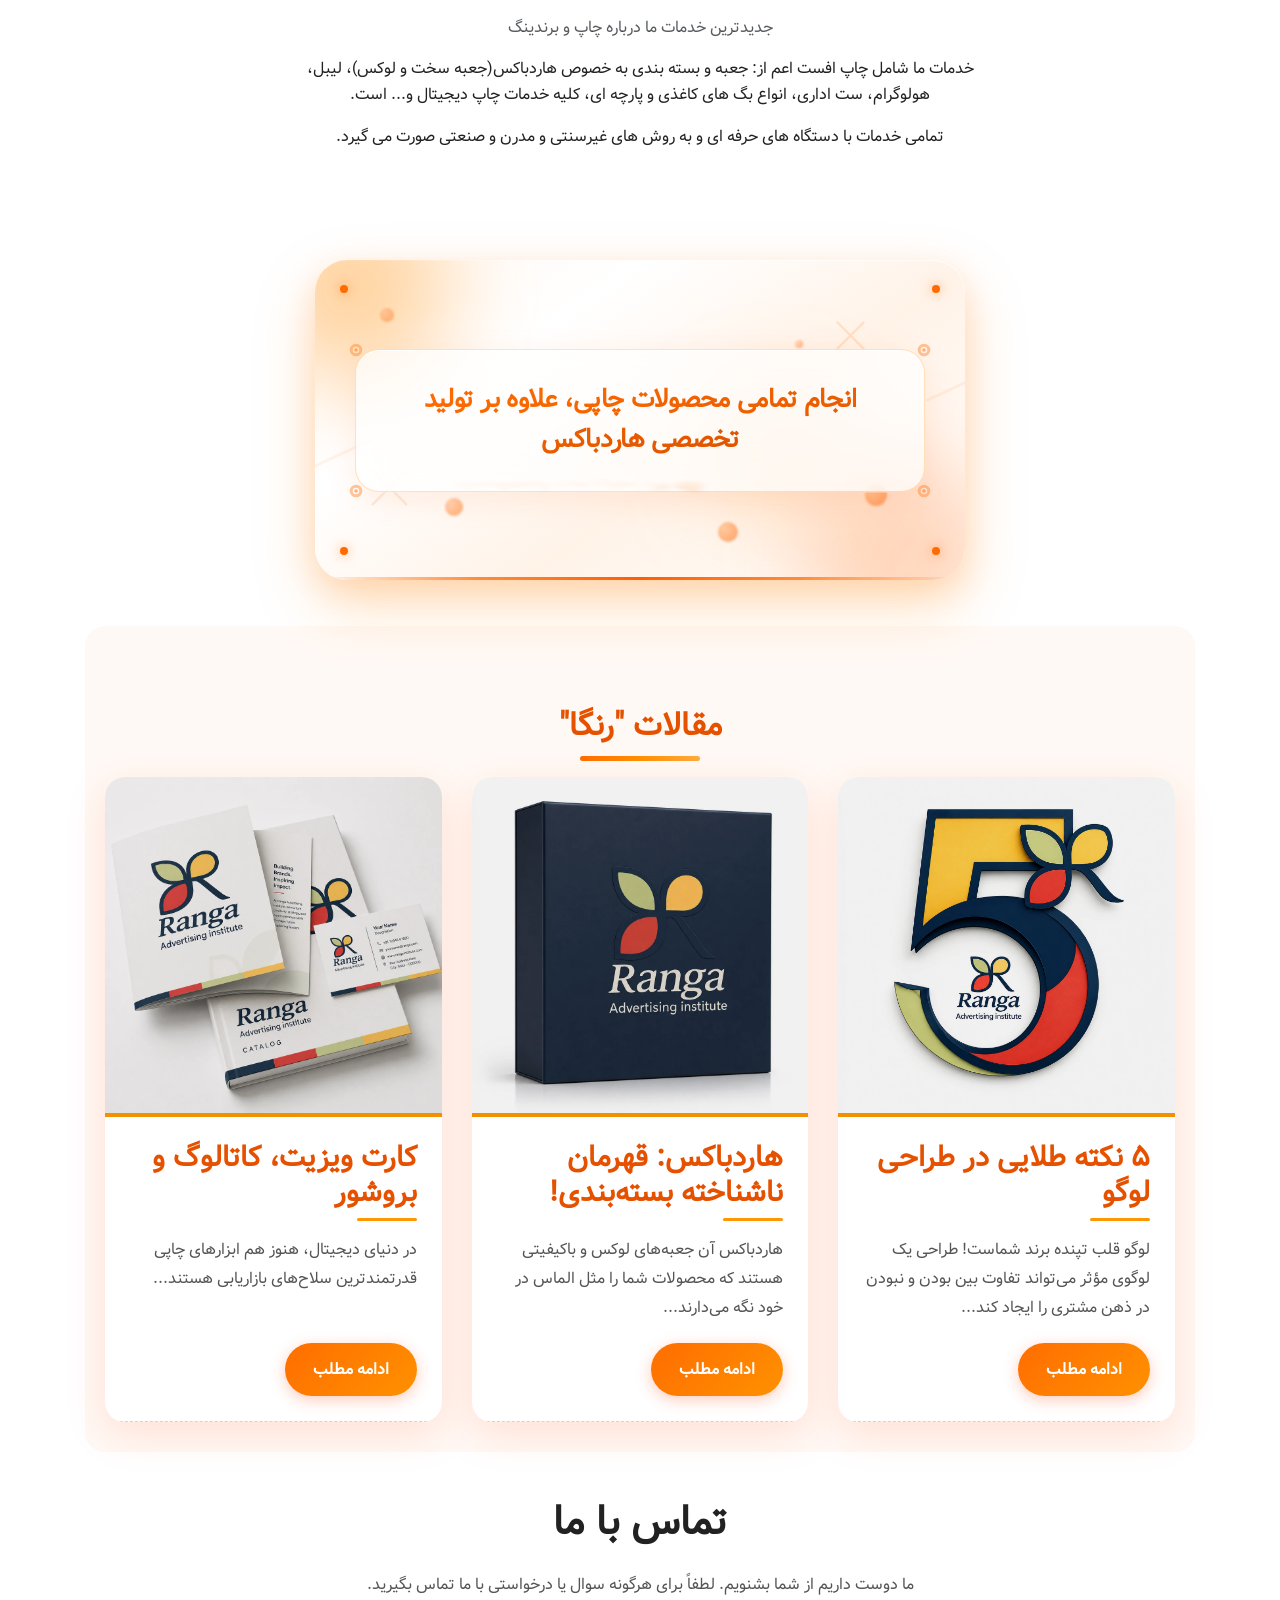
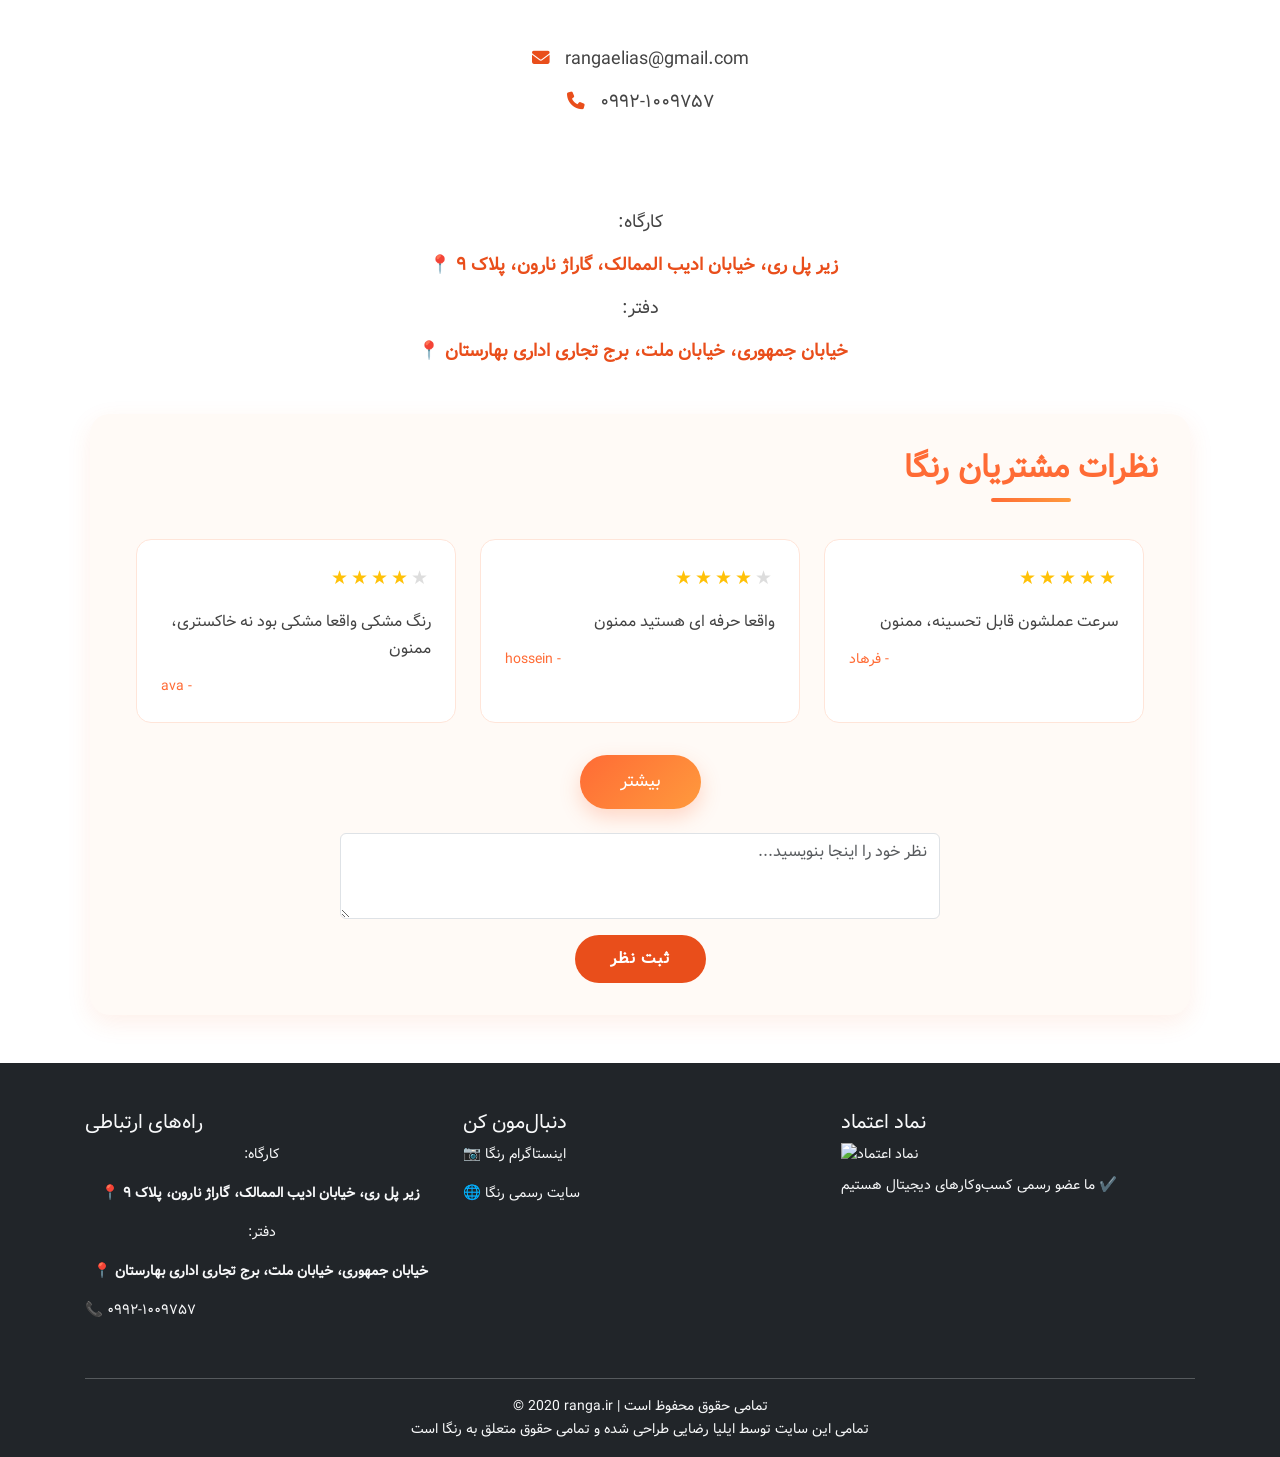
==== commit 61b033cc: "Update index.html" ====
--- a/index.html
+++ b/index.html
@@ -74,7 +74,27 @@
       color: #e94e1b;
     }
     /* Hero */
-
+.hero {
+  position: relative;
+  height: 100vh;
+  background: url('images/4e0609ad-bf4d-4eb4-9f56-80a79fa444f4.webp') center center/cover no-repeat;
+  /* background-attachment: fixed; حذف شد */
+  display: flex;
+  align-items: center;
+  justify-content: center;
+  color: #ffffff;
+  text-align: center;
+  padding: 0 15px;
+}
+
+/* برای موبایل هم مطمئن باش این تنظیمات باشه */
+@media (max-width: 768px) {
+  .hero {
+    background-attachment: scroll;
+    background-size: 225% auto;
+     /* مطمئن باش fixed نیست */
+  }
+}
     .hero h1 {
       font-size: 3.5rem;
       font-weight: 700;
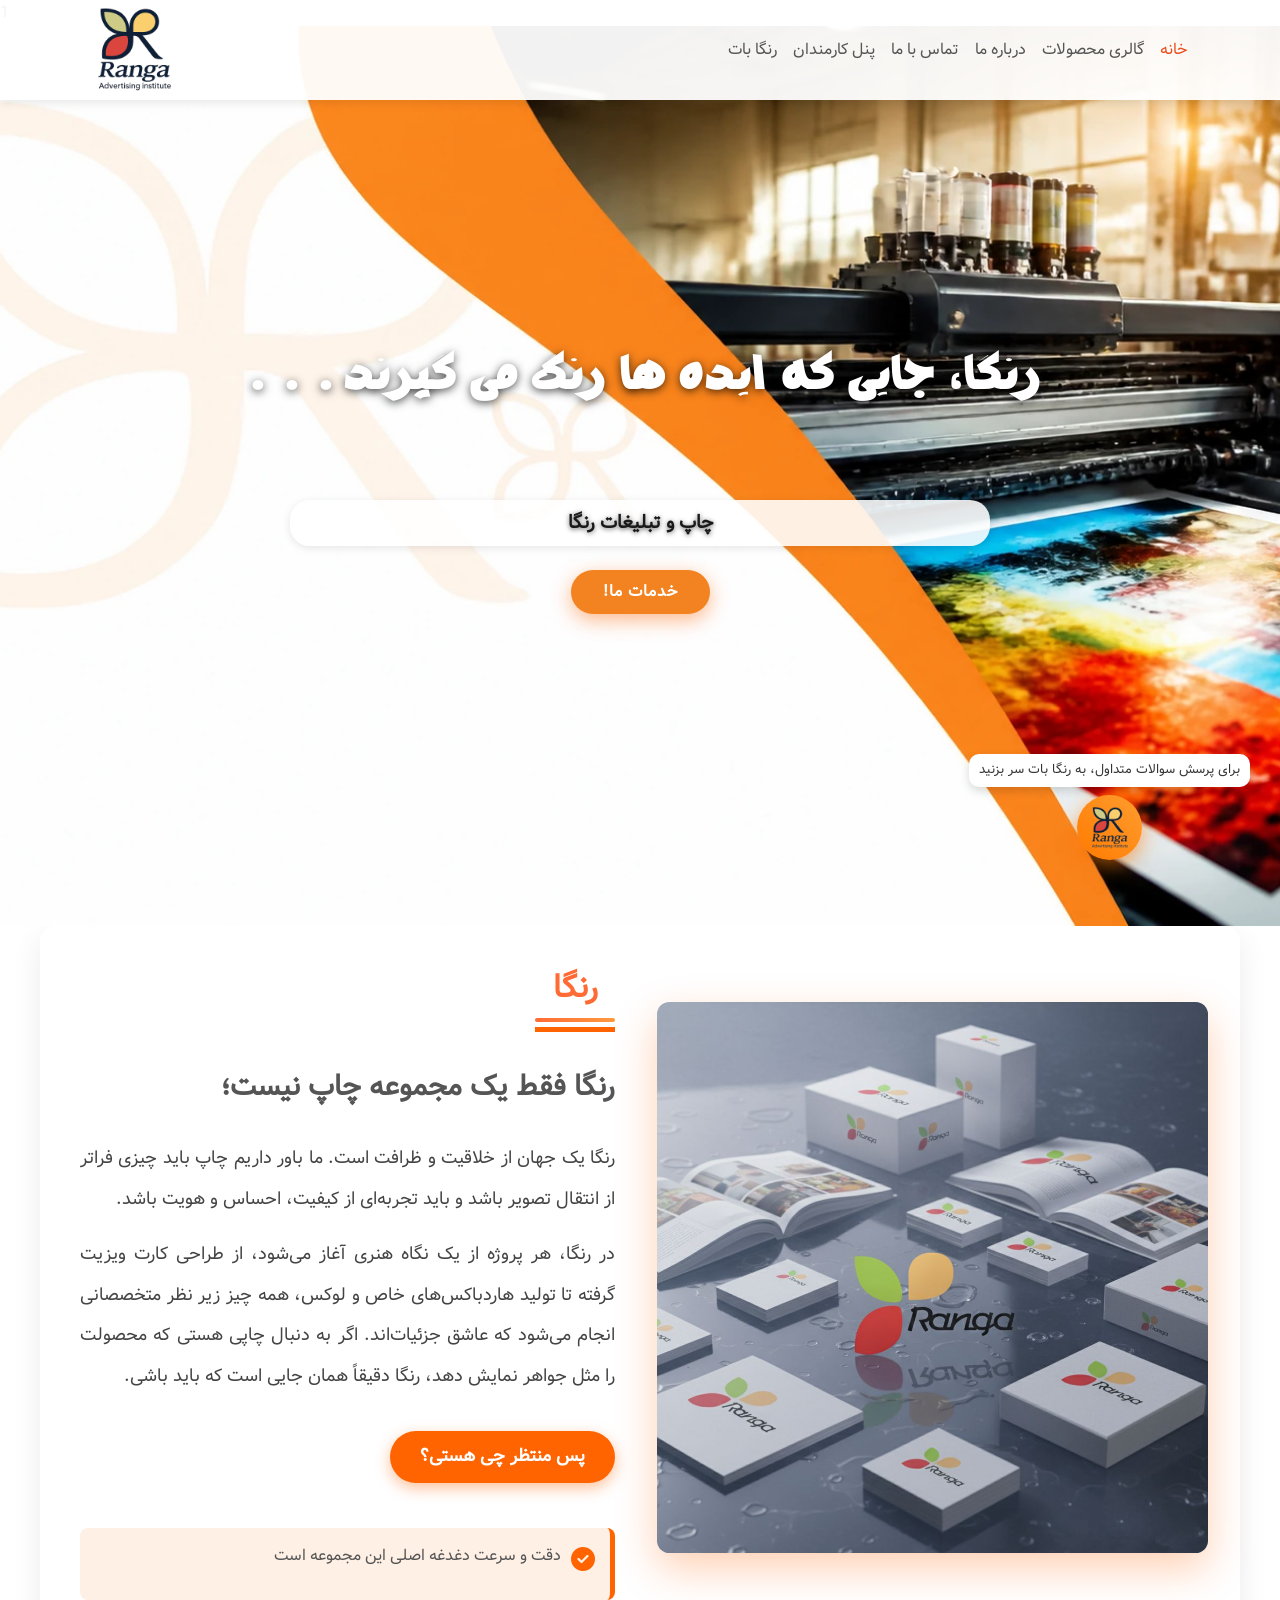
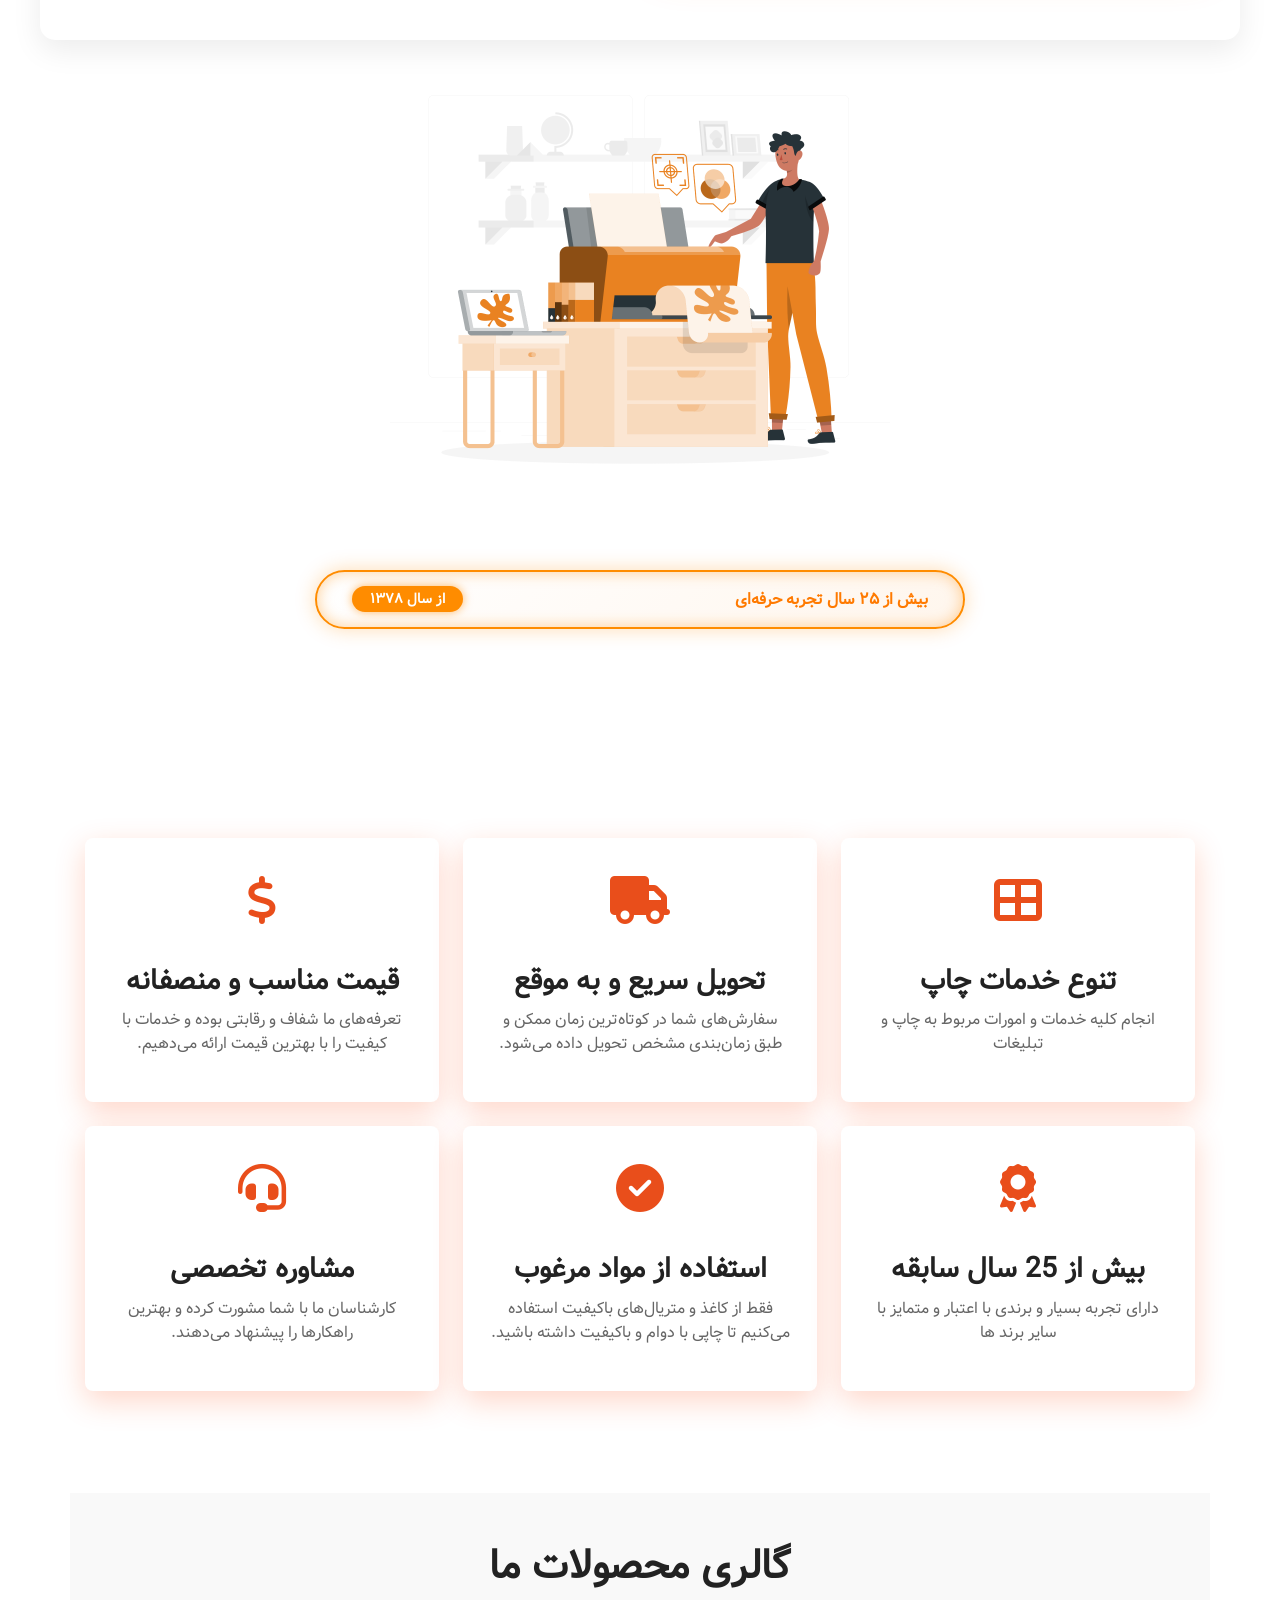
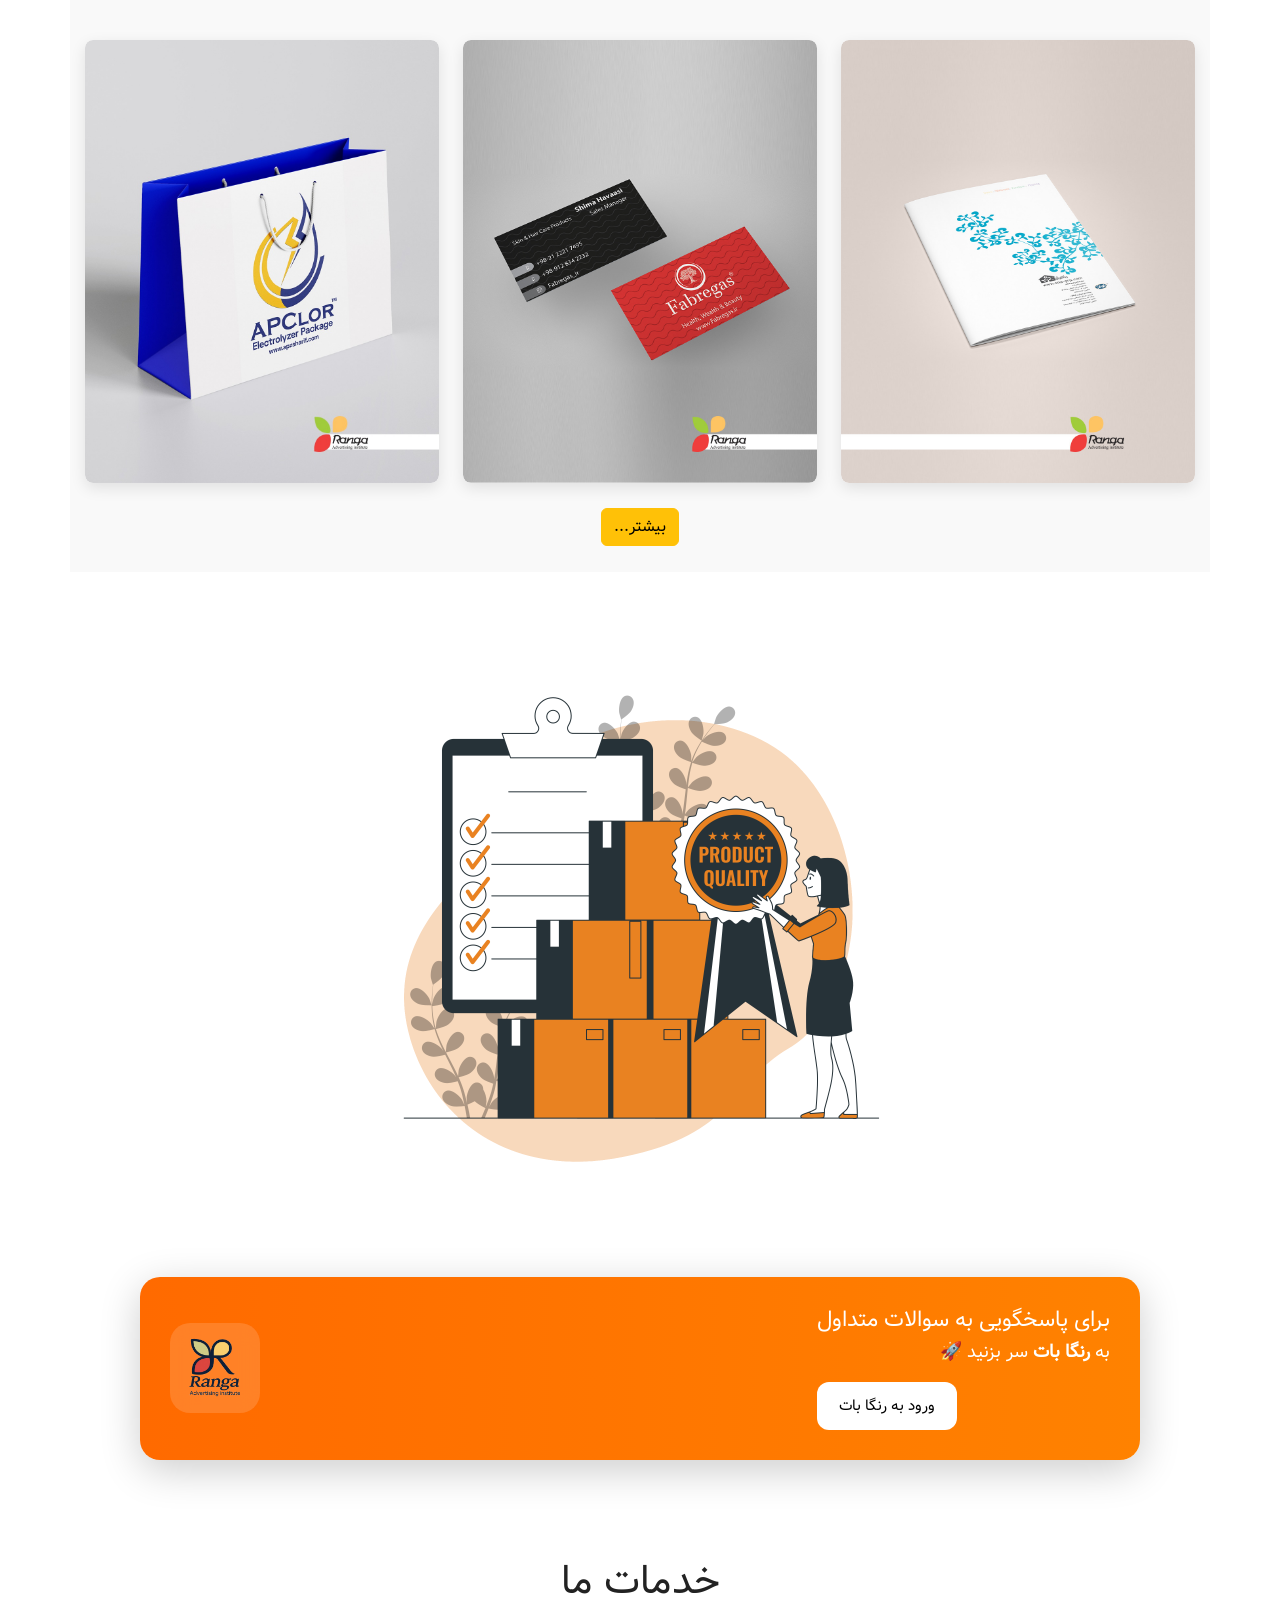
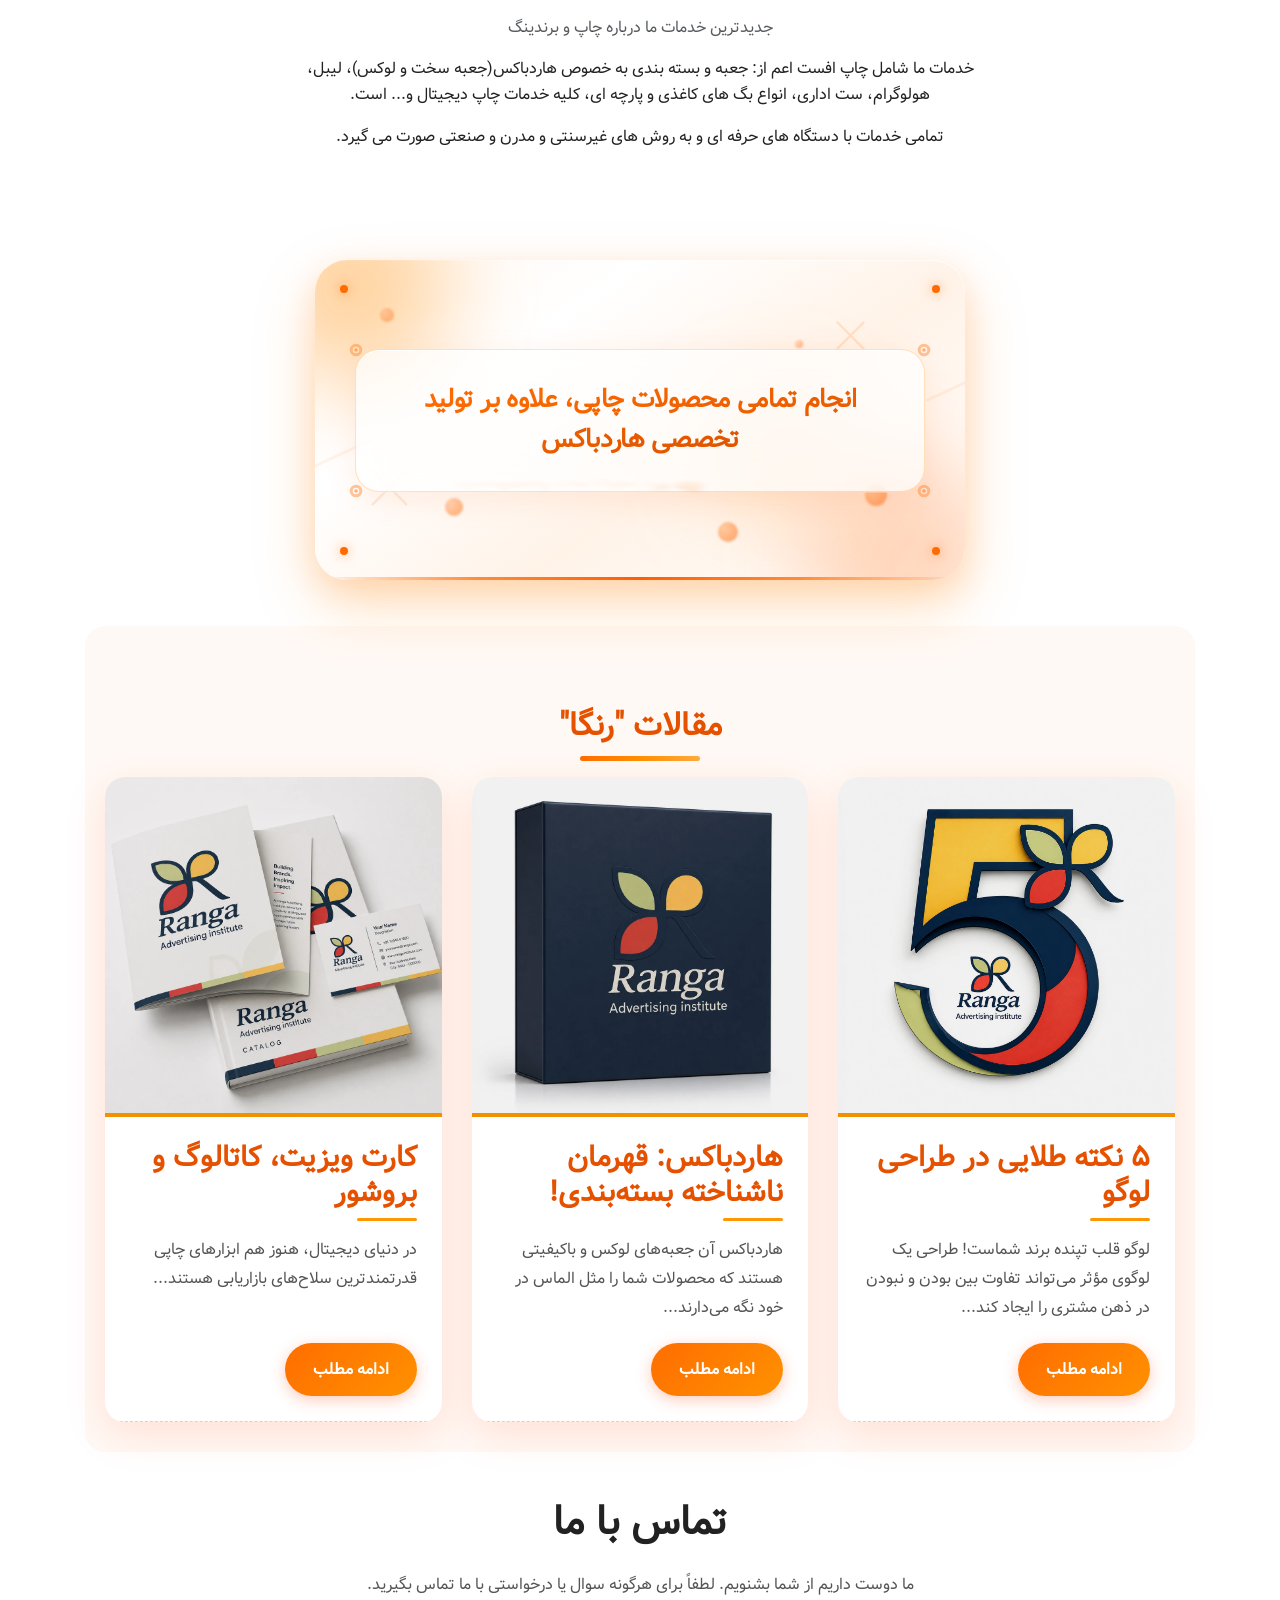
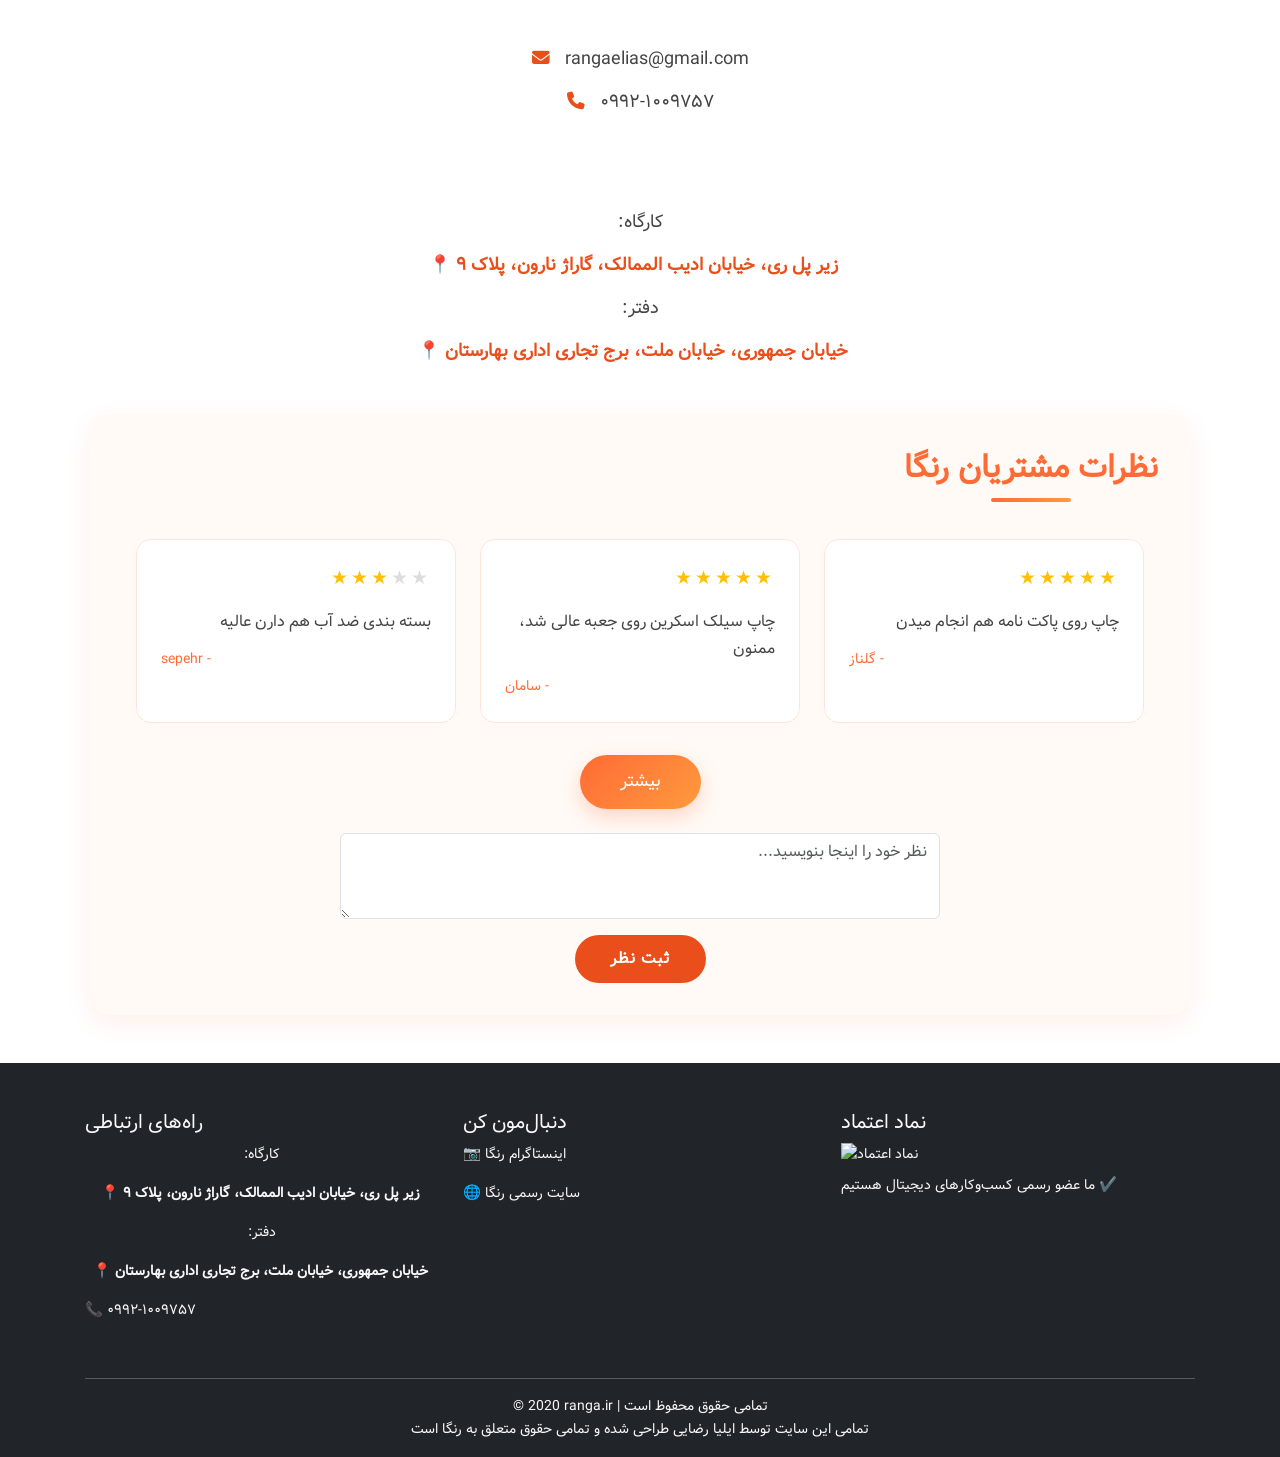
==== commit 16843241: "ب" ====
--- a/index.html
+++ b/index.html
@@ -24,7 +24,7 @@
     rel="stylesheet"
     href="https://cdn.jsdelivr.net/npm/bootstrap@5.3.0/dist/css/bootstrap.min.css"
   />
-  <link rel="stylesheet" href="style.css">
+  <link rel="stylesheet" href="style.css?v=1.1">
   <link rel="stylesheet" href="style2(card).css">
   <style>
     /* Basic reset & fonts */
--- a/style.css
+++ b/style.css
@@ -800,51 +800,51 @@
   }
 }
 /* =========================================================
-   Hero Banner - اصلاح دقیق برای تمام دستگاه‌ها
+   Hero Banner - نسخه بالاتر و فشرده‌تر
 ========================================================= */
 
 .hero {
   position: relative;
   width: 100vw;
   margin-left: calc(-50vw + 50%);
-  min-height: 85vh;
+  min-height: 70vh; /* از 85vh یا 100vh کمتر شد تا محتوا بالاتر جمع بشه */
   display: flex;
   flex-direction: column;
   justify-content: center;
   align-items: center;
   text-align: center;
   
-  /* تصویر پس‌زمینه بدون هیچ لایه تیره */
   background-image: url("360_F_1013825572_SYT88juzJQhO7rVXjlGrJ1PN6ejMDhTD.jpg");
   background-position: center center;
   background-repeat: no-repeat;
   background-size: cover;
   background-attachment: scroll;
   
-  padding: 100px 20px 60px;
+  /* پدینگ بالا رو از 100px به 60px کاهش دادیم تا بنر بچسبه بالاتر */
+  padding: 60px 20px 30px;
   overflow: hidden;
 }
 
 .hero h1 {
   font-family: 'Vazir', 'Vazirmatn', Tahoma, sans-serif;
-  font-size: clamp(1.6rem, 5.5vw, 3.2rem);
+  font-size: clamp(1.5rem, 5vw, 3rem);
   font-weight: 900;
   color: #ffffff;
-  margin: 0 0 15px 0;
-  line-height: 1.5;
+  margin: 0 0 10px 0;
+  line-height: 1.4;
   text-shadow: 0 3px 12px rgba(0, 0, 0, 0.85), 0 1px 3px rgba(0, 0, 0, 0.9);
 }
 
 .hero p {
   font-family: 'Vazir', 'Vazirmatn', Tahoma, sans-serif;
-  font-size: clamp(1rem, 3.5vw, 1.3rem);
+  font-size: clamp(0.95rem, 3vw, 1.2rem);
   font-weight: 700;
-  color: #222222; /* رنگ تیره برای خوانایی روی بخش روشن */
-  background: rgba(255, 255, 255, 0.85); /* یک پس‌زمینه محو و شیک فقط زیر متن چاپ و تبلیغات */
-  padding: 6px 18px;
+  color: #222222;
+  background: rgba(255, 255, 255, 0.88);
+  padding: 5px 16px;
   border-radius: 20px;
   display: inline-block;
-  margin: 0 auto 25px auto;
+  margin: 0 auto 18px auto;
   box-shadow: 0 2px 8px rgba(0,0,0,0.1);
 }
 
@@ -853,8 +853,8 @@
   background-color: #ff6400;
   color: #ffffff !important;
   border: none;
-  padding: 12px 36px;
-  font-size: 1.1rem;
+  padding: 10px 32px;
+  font-size: 1rem;
   font-weight: 700;
   border-radius: 50px;
   box-shadow: 0 6px 20px rgba(255, 100, 0, 0.45);
@@ -867,16 +867,10 @@
   transform: translateY(-2px);
 }
 
-/* اصلاح اختصاصی برای موبایل‌های باریک */
+/* اصلاح اختصاصی برای موبایل */
 @media (max-width: 576px) {
   .hero {
-    min-height: 75vh;
-    padding: 90px 15px 40px;
-    background-size: cover;
-  }
-  
-  .hero h1 {
-    font-size: 1.75rem;
-    line-height: 1.6;
-  }
-}
+    min-height: 65vh; /* کوتاه‌تر و شیک‌تر در موبایل */
+    padding: 55px 15px 25px; /* رفتن بالاتر */
+  }
+}
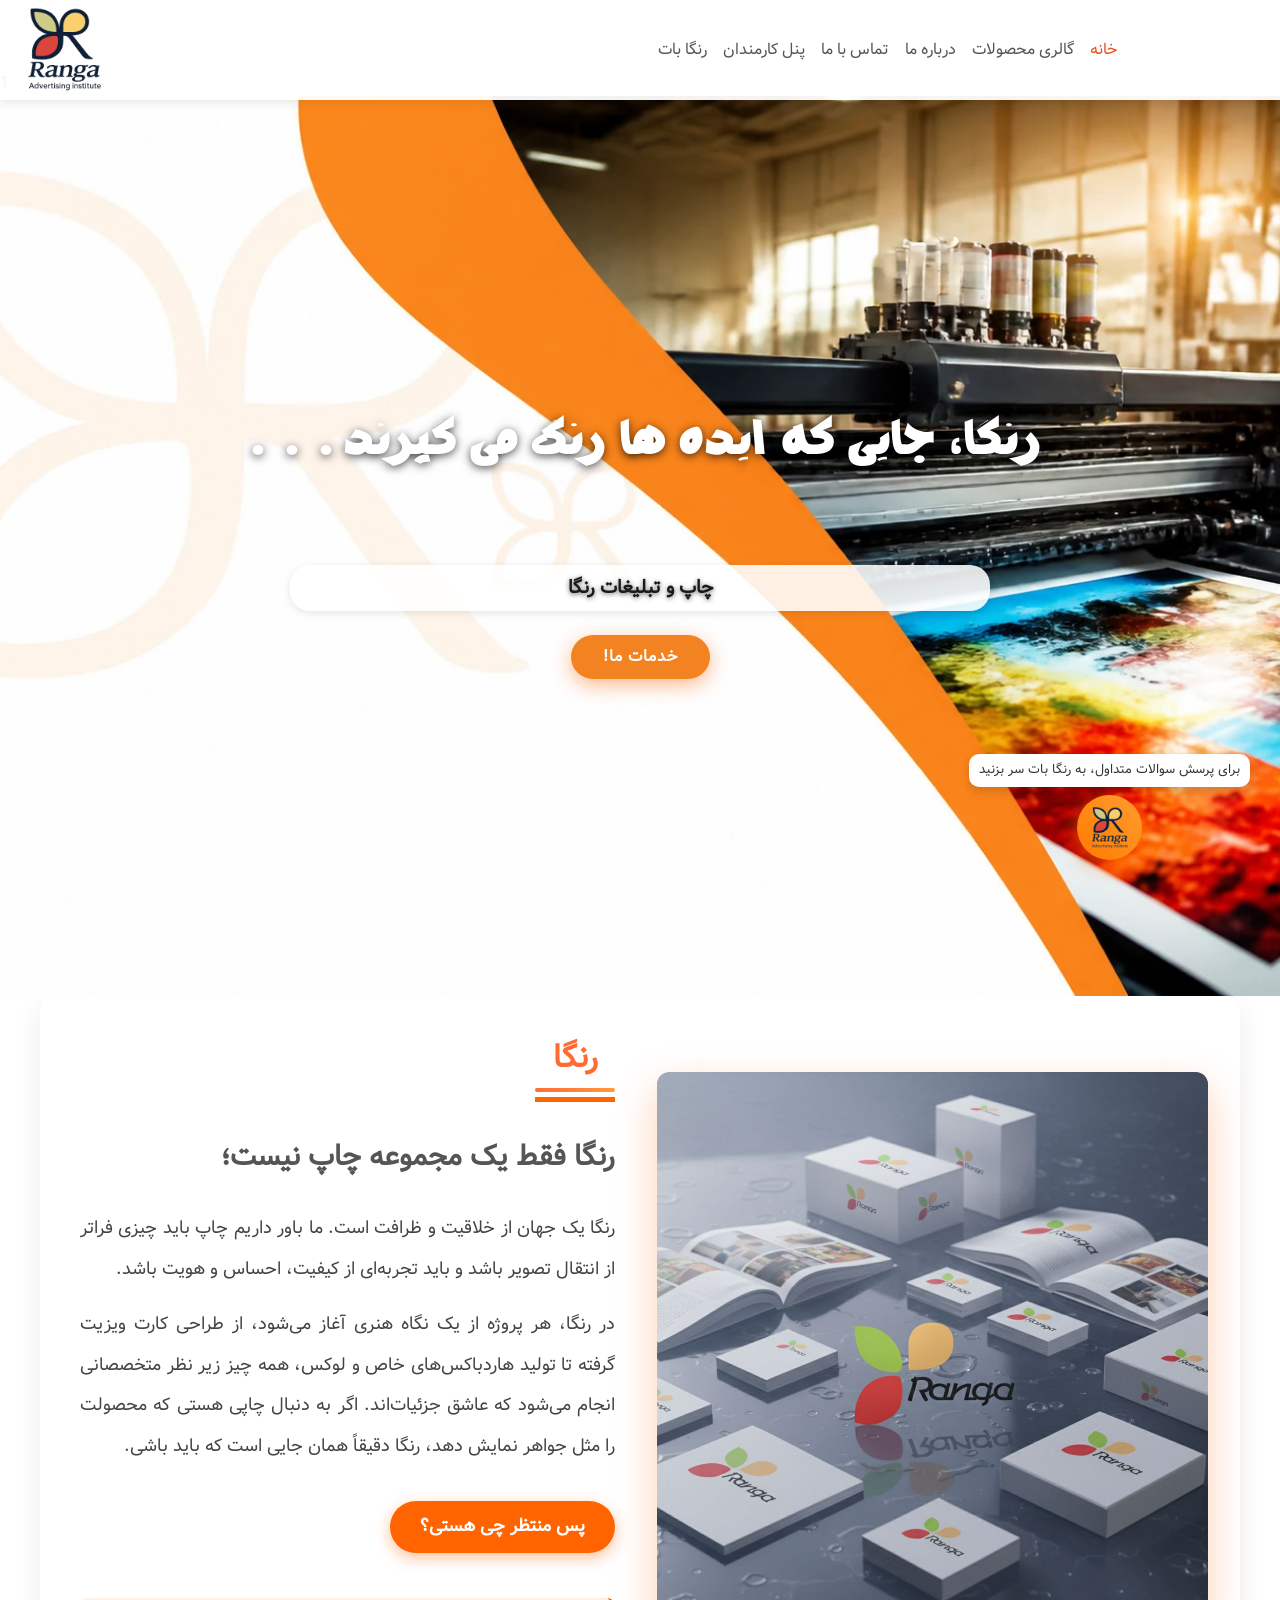
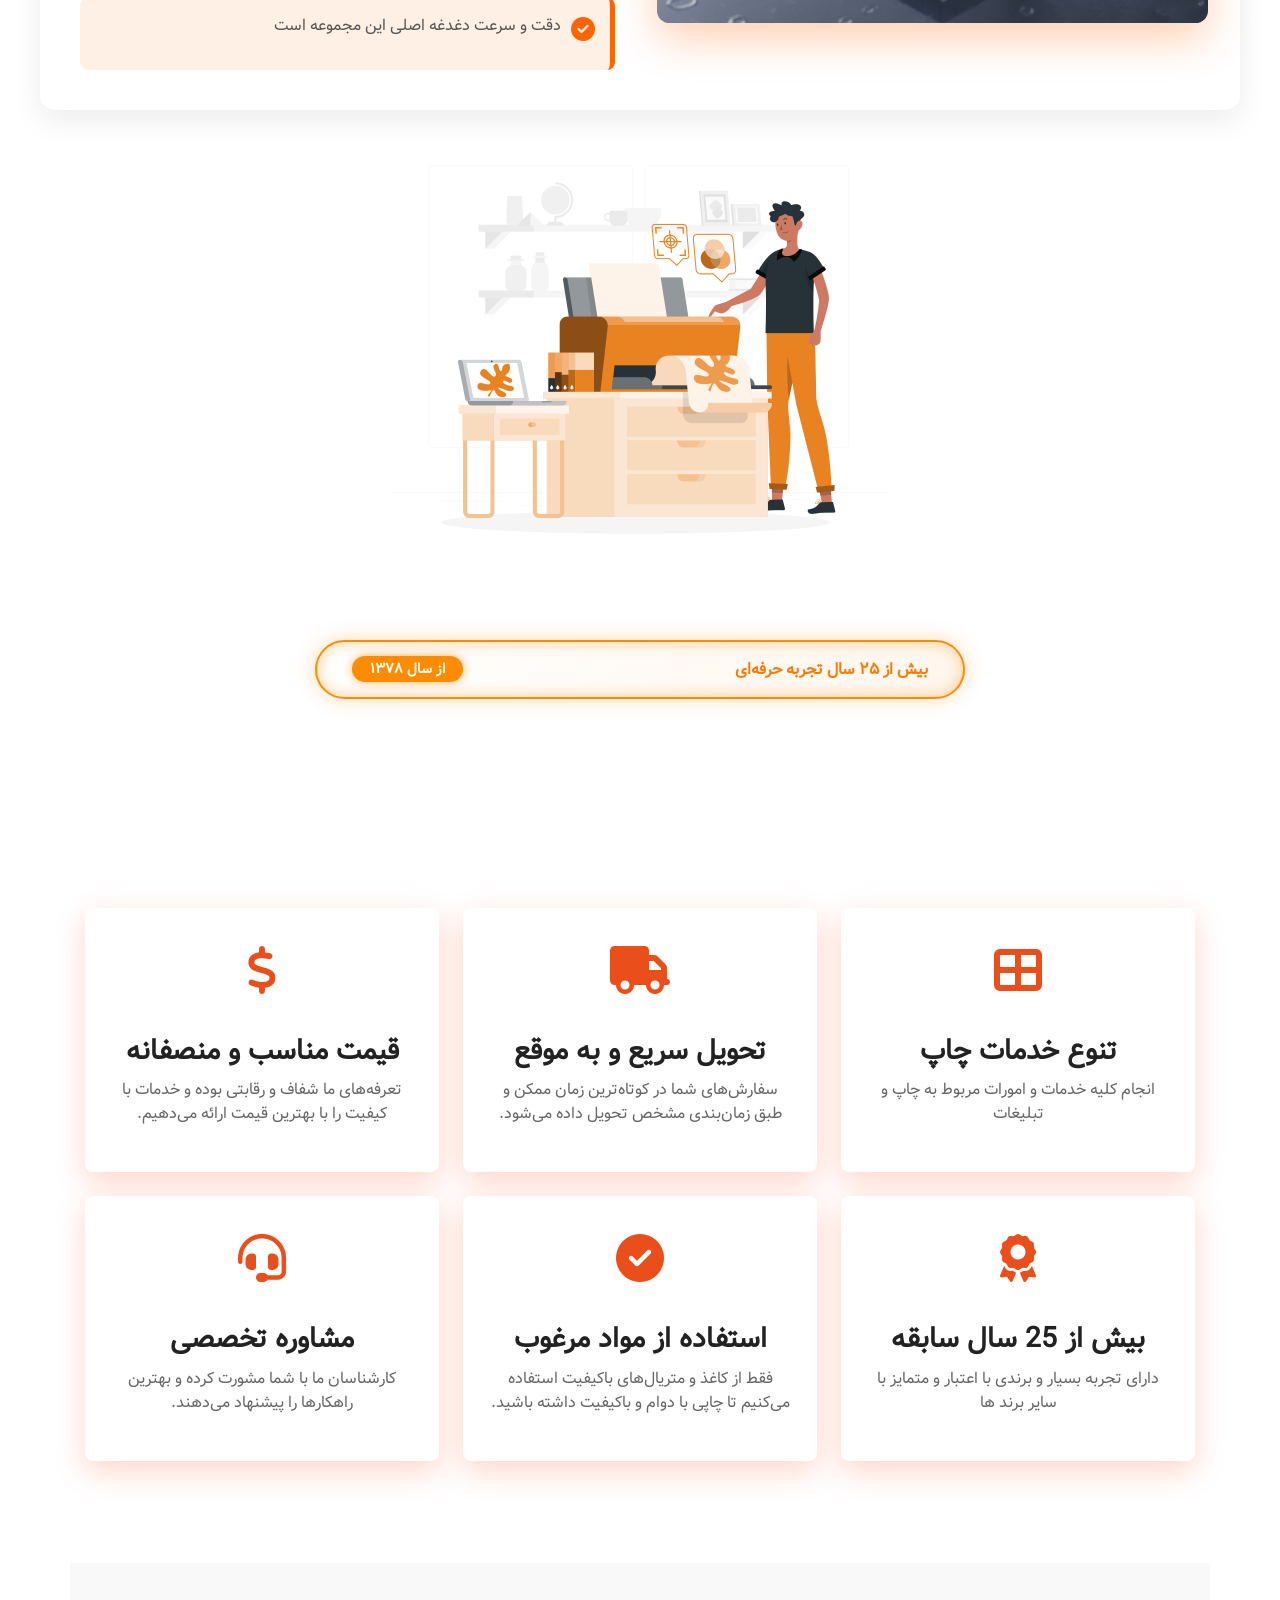
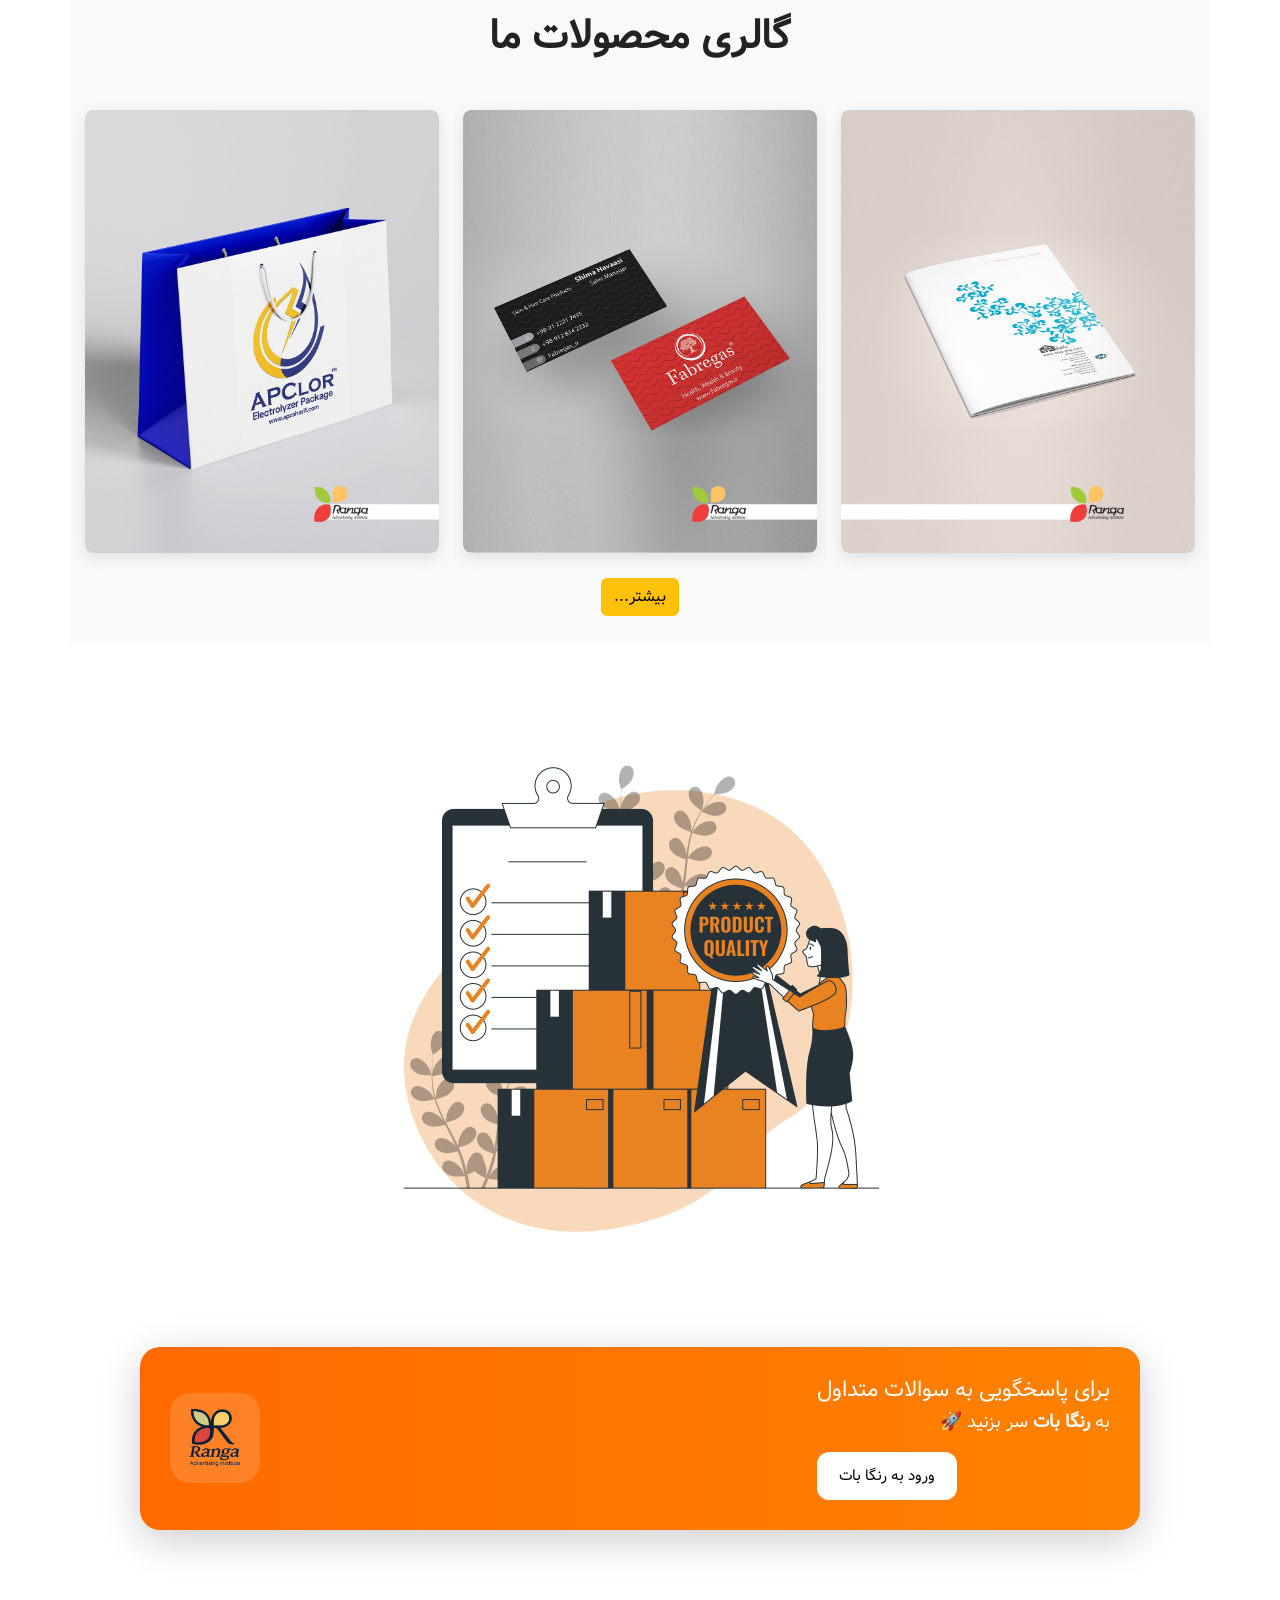
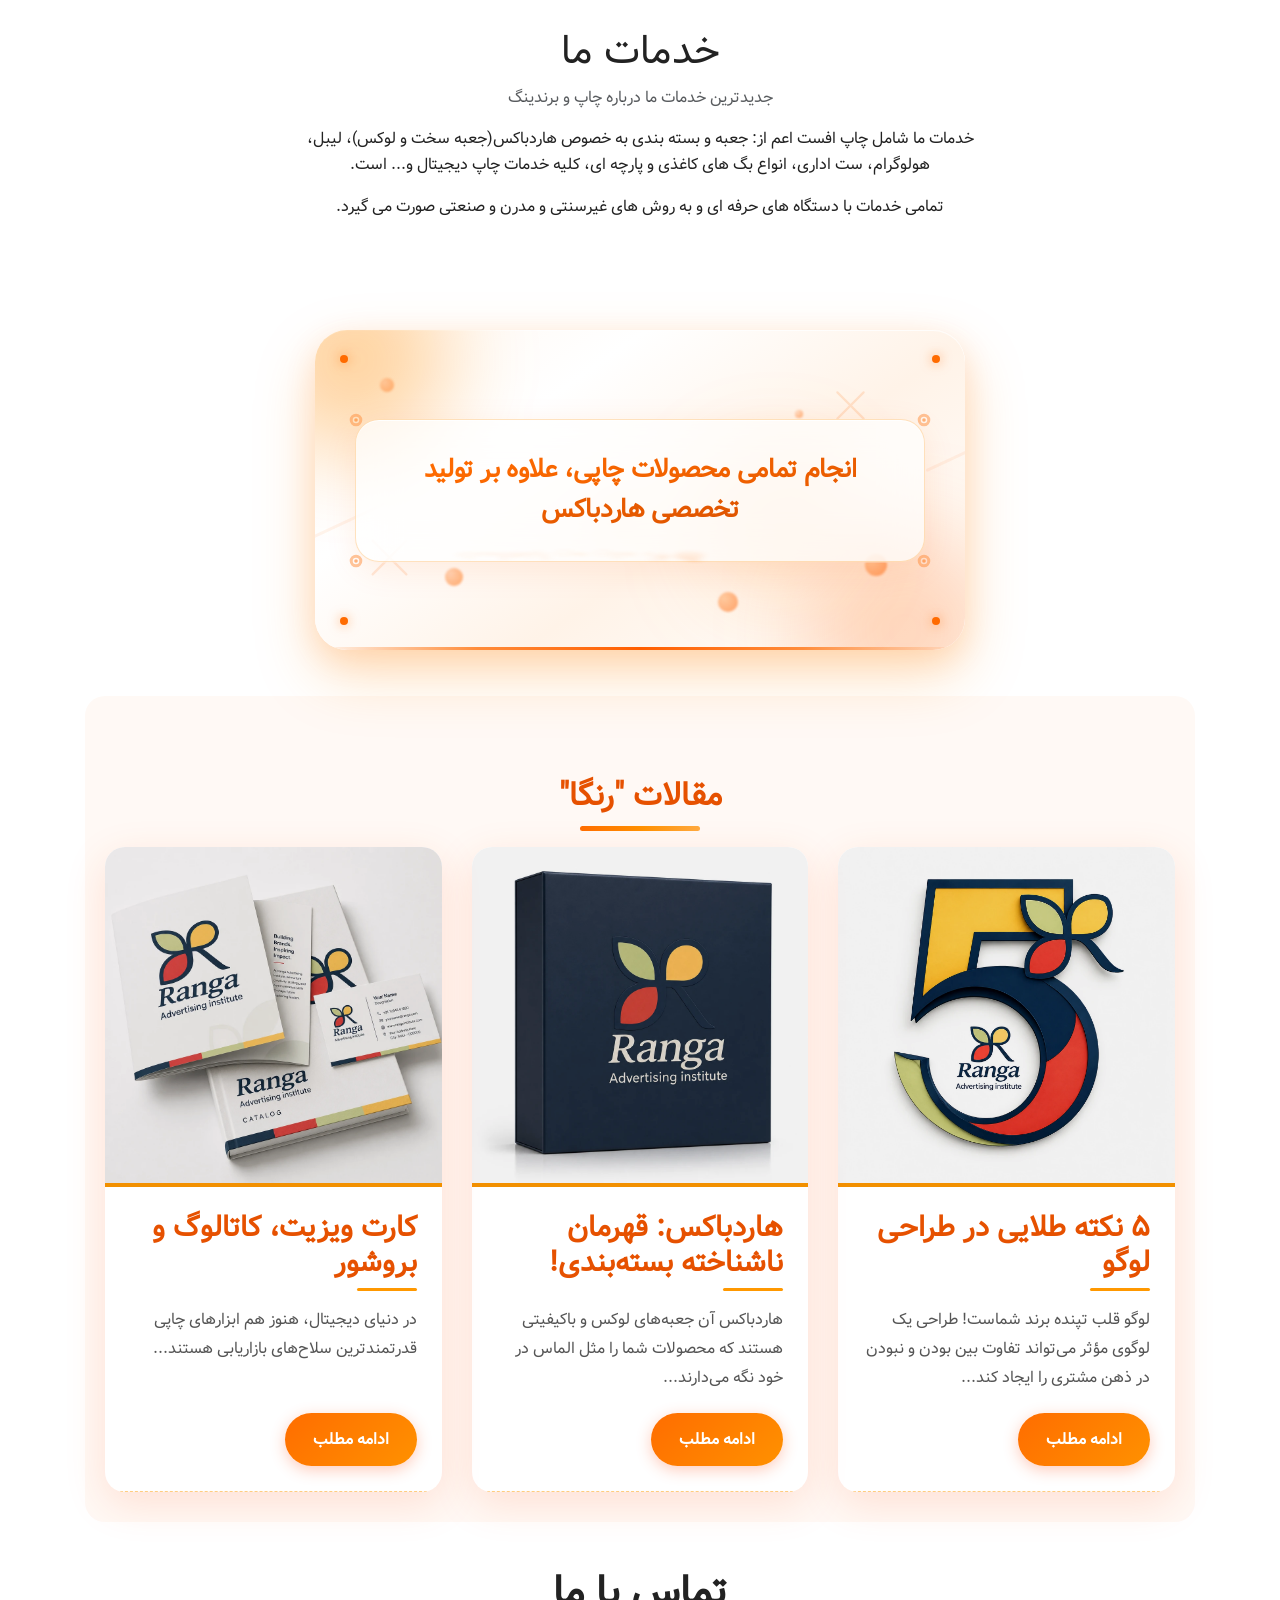
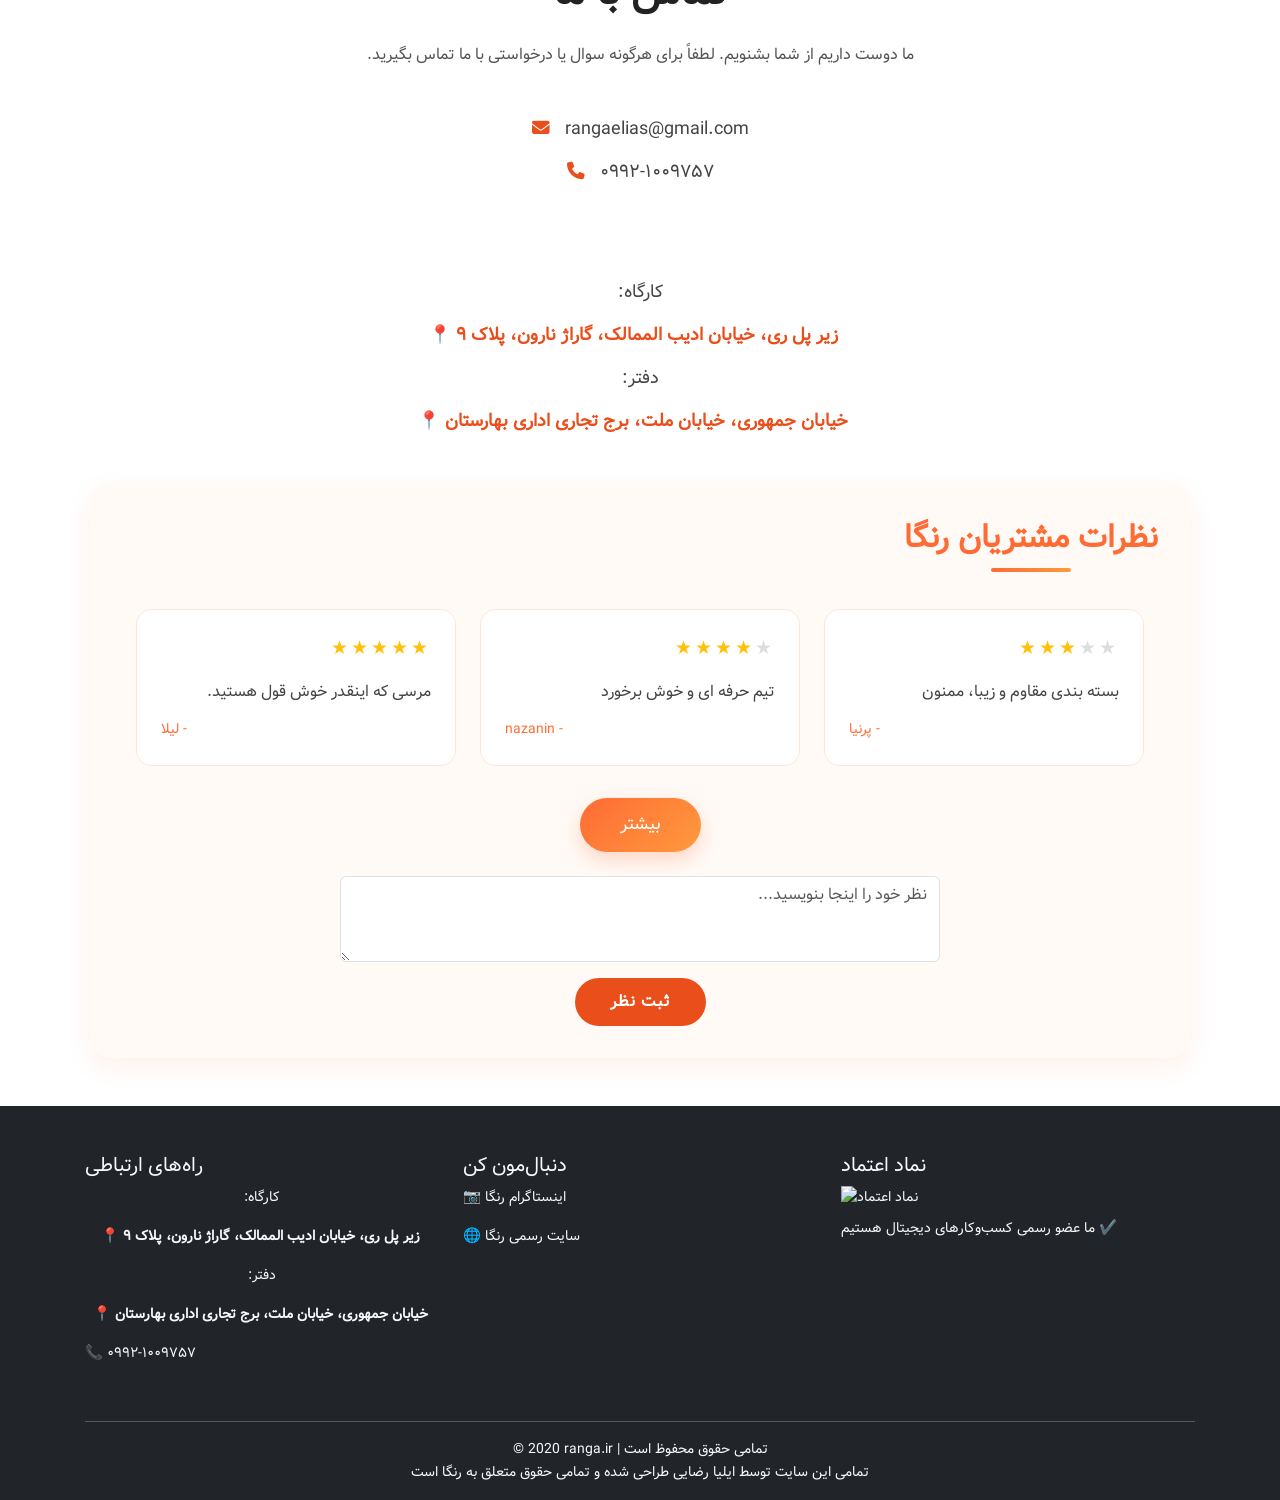
==== commit 1e3fd1f6: "4" ====
--- a/index.html
+++ b/index.html
@@ -24,7 +24,7 @@
     rel="stylesheet"
     href="https://cdn.jsdelivr.net/npm/bootstrap@5.3.0/dist/css/bootstrap.min.css"
   />
-  <link rel="stylesheet" href="style.css?v=1.1">
+  <link rel="stylesheet" href="style.css?v=1.2">
   <link rel="stylesheet" href="style2(card).css">
   <style>
     /* Basic reset & fonts */
--- a/style.css
+++ b/style.css
@@ -874,3 +874,46 @@
     padding: 55px 15px 25px; /* رفتن بالاتر */
   }
 }
+/* =========================================================
+   اصلاح چسبیدن بنر به هدر و بالا رفتن کامل
+========================================================= */
+
+/* حذف فاصله‌های ناخواسته از بدنه و المان‌های بالایی */
+body {
+  margin: 0 !important;
+  padding-top: 70px !important; /* دقیقاً اندازه ارتفاع هدر تا فاصله اضافه نیفته */
+}
+
+header, nav.navbar {
+  margin: 0 !important;
+  top: 0 !important;
+}
+
+/* بنر کاملاً می‌چسبه زیر هدر */
+.hero {
+  margin-top: 0 !important;
+  margin-bottom: 0 !important;
+  padding-top: 20px !important; /* پدینگ داخل بنر رو کم کردیم تا محتوا کاملاً بره بالا */
+  padding-bottom: 30px !important;
+  min-height: auto !important; /* دیگه بیخودی قد بلند نمی‌شه که بیاد پایین */
+}
+
+/* در موبایل */
+@media (max-width: 576px) {
+  body {
+    padding-top: 60px !important;
+  }
+  
+  .hero {
+    padding-top: 15px !important;
+    padding-bottom: 25px !important;
+    min-height: 380px !important; /* ارتفاع کامپکت و متناسب با طرح نارنجی */
+    background-position: center top !important; /* عکس هم از بالا ست می‌شه */
+  }
+
+  .hero h1 {
+    font-size: 1.6rem !important;
+    margin-top: 5px !important;
+    margin-bottom: 10px !important;
+  }
+}
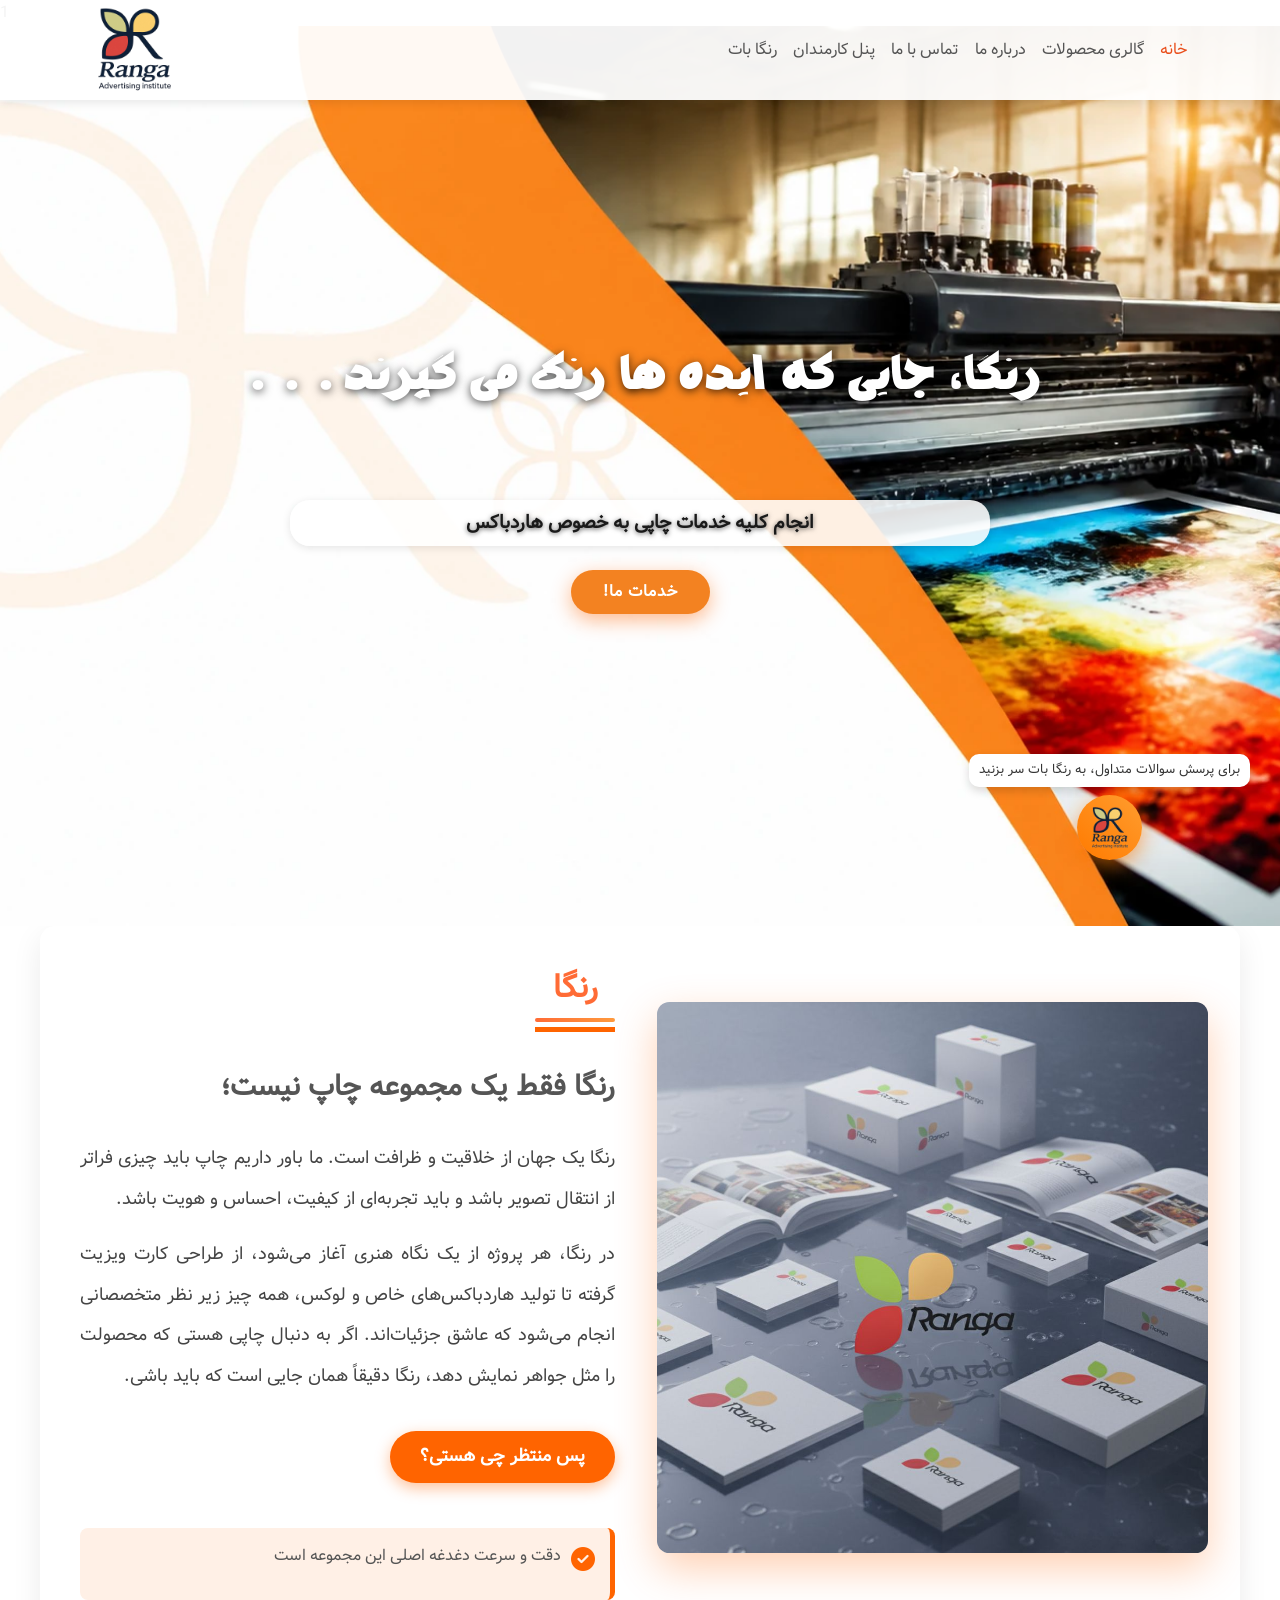
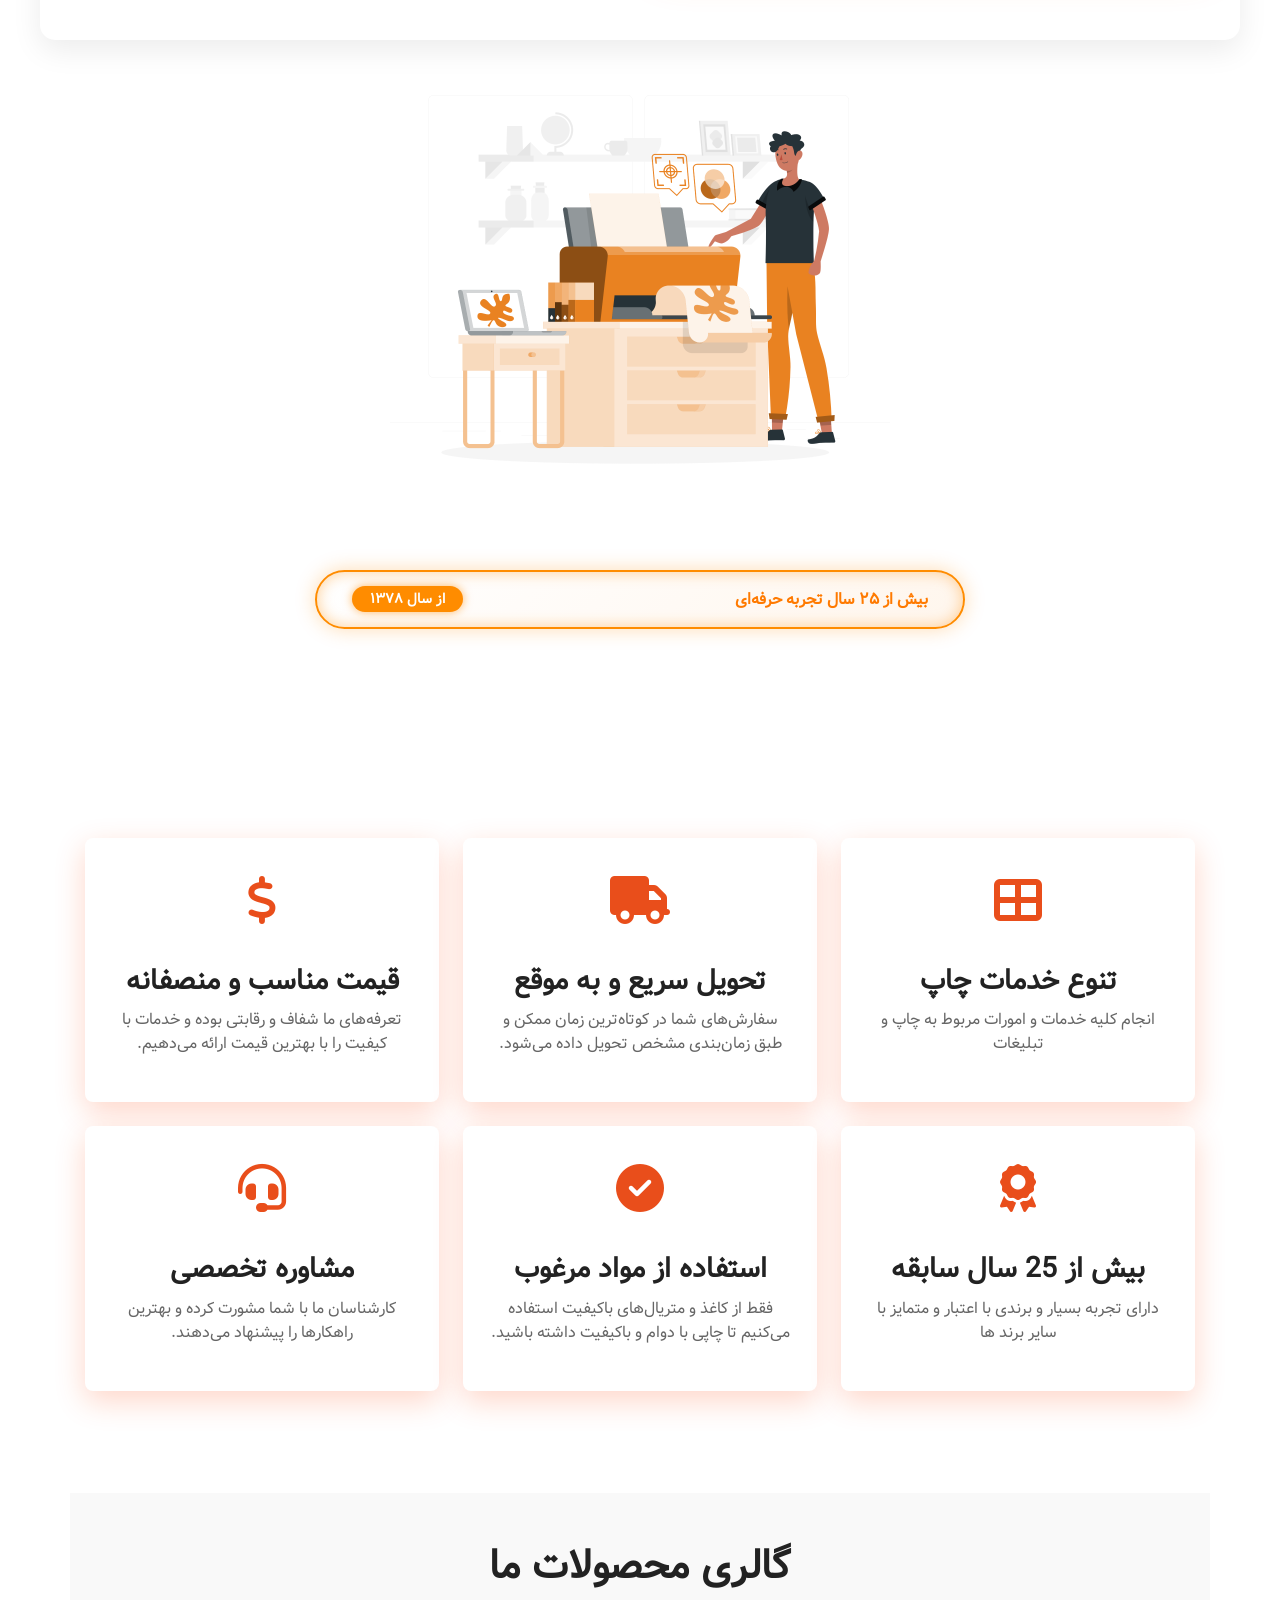
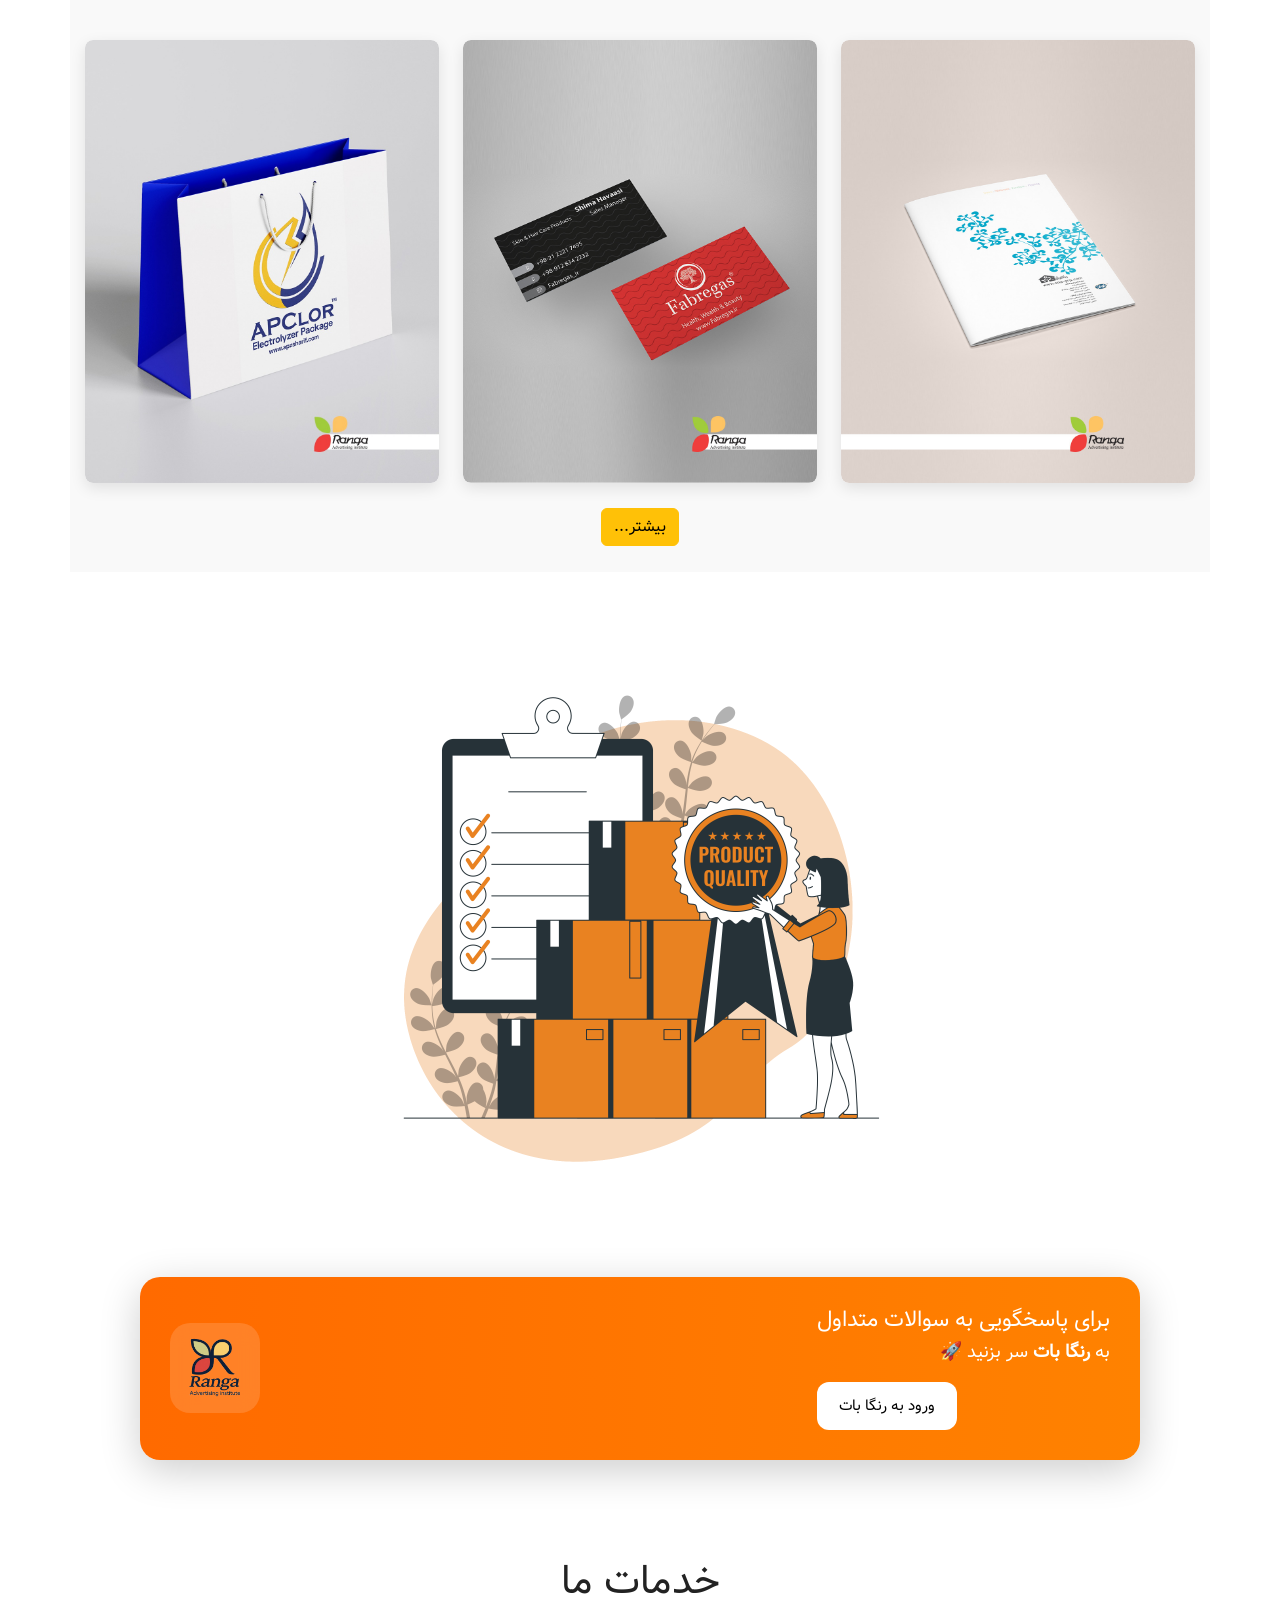
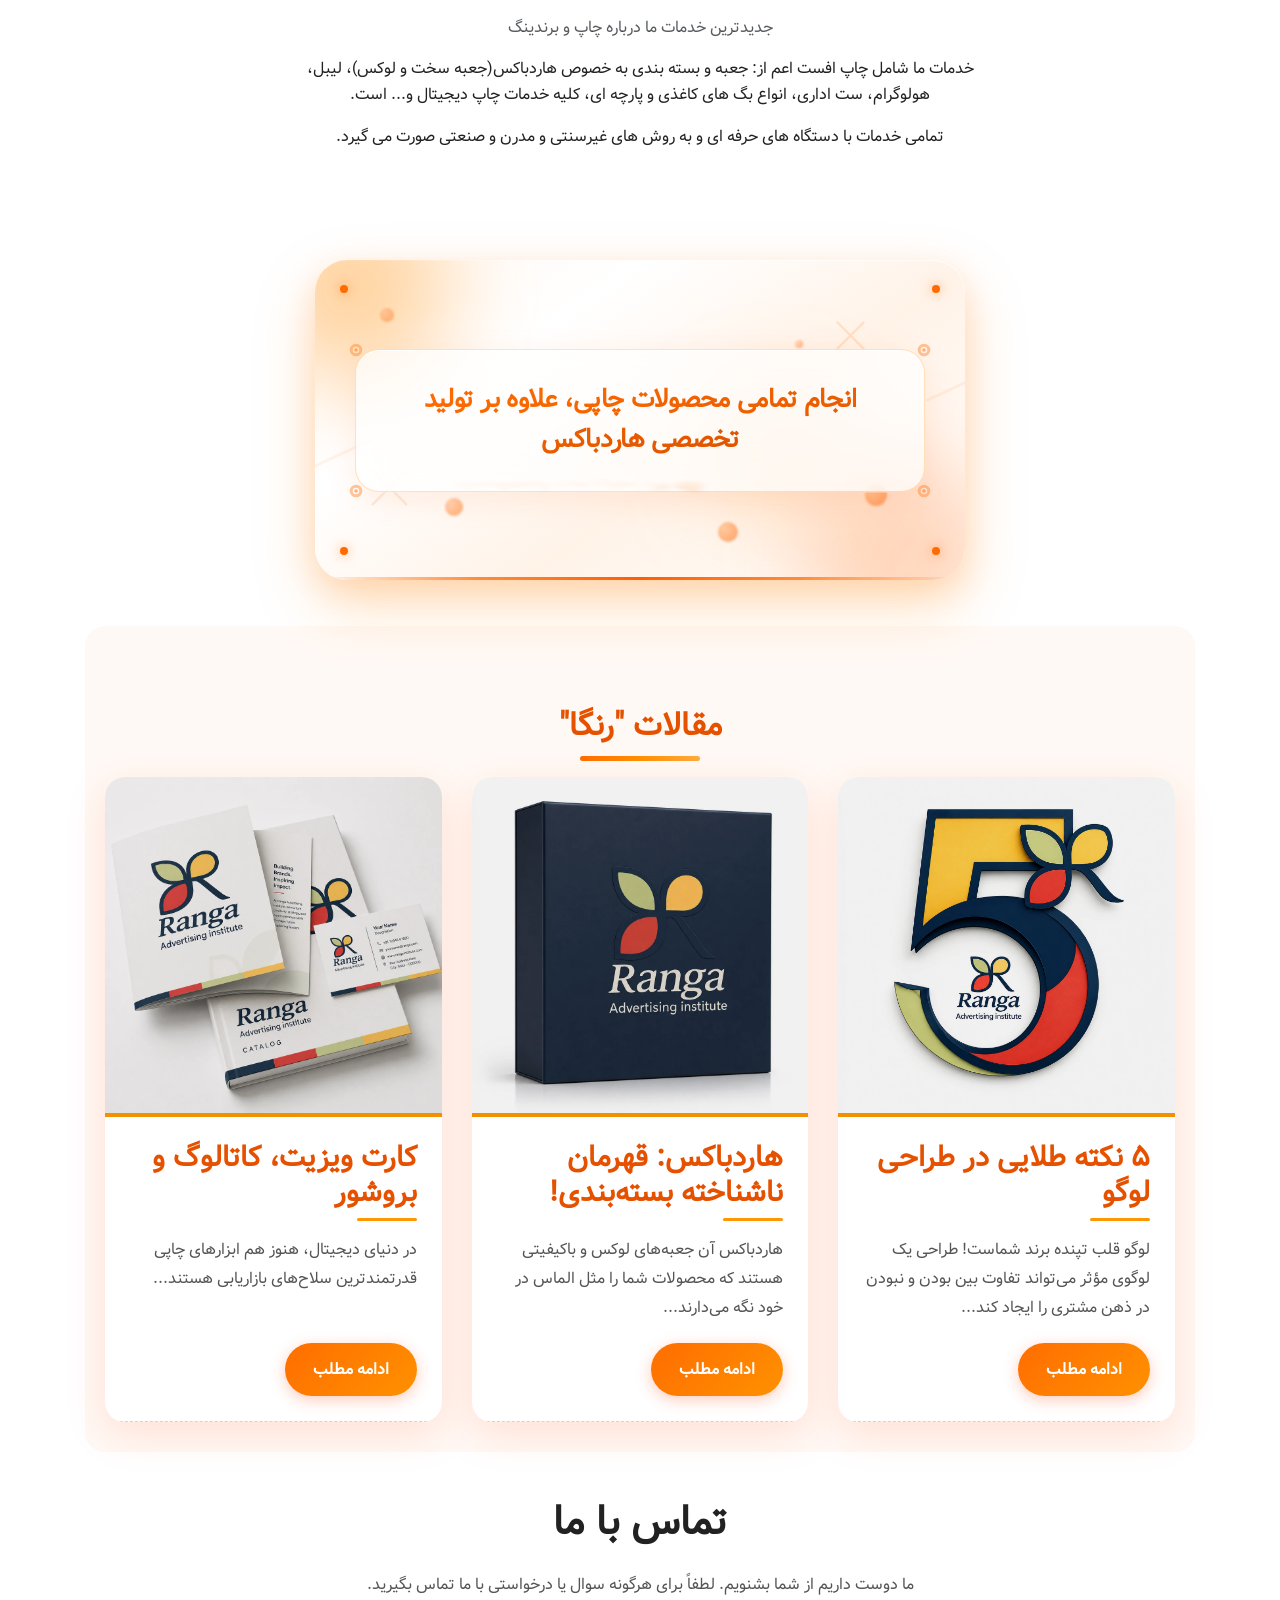
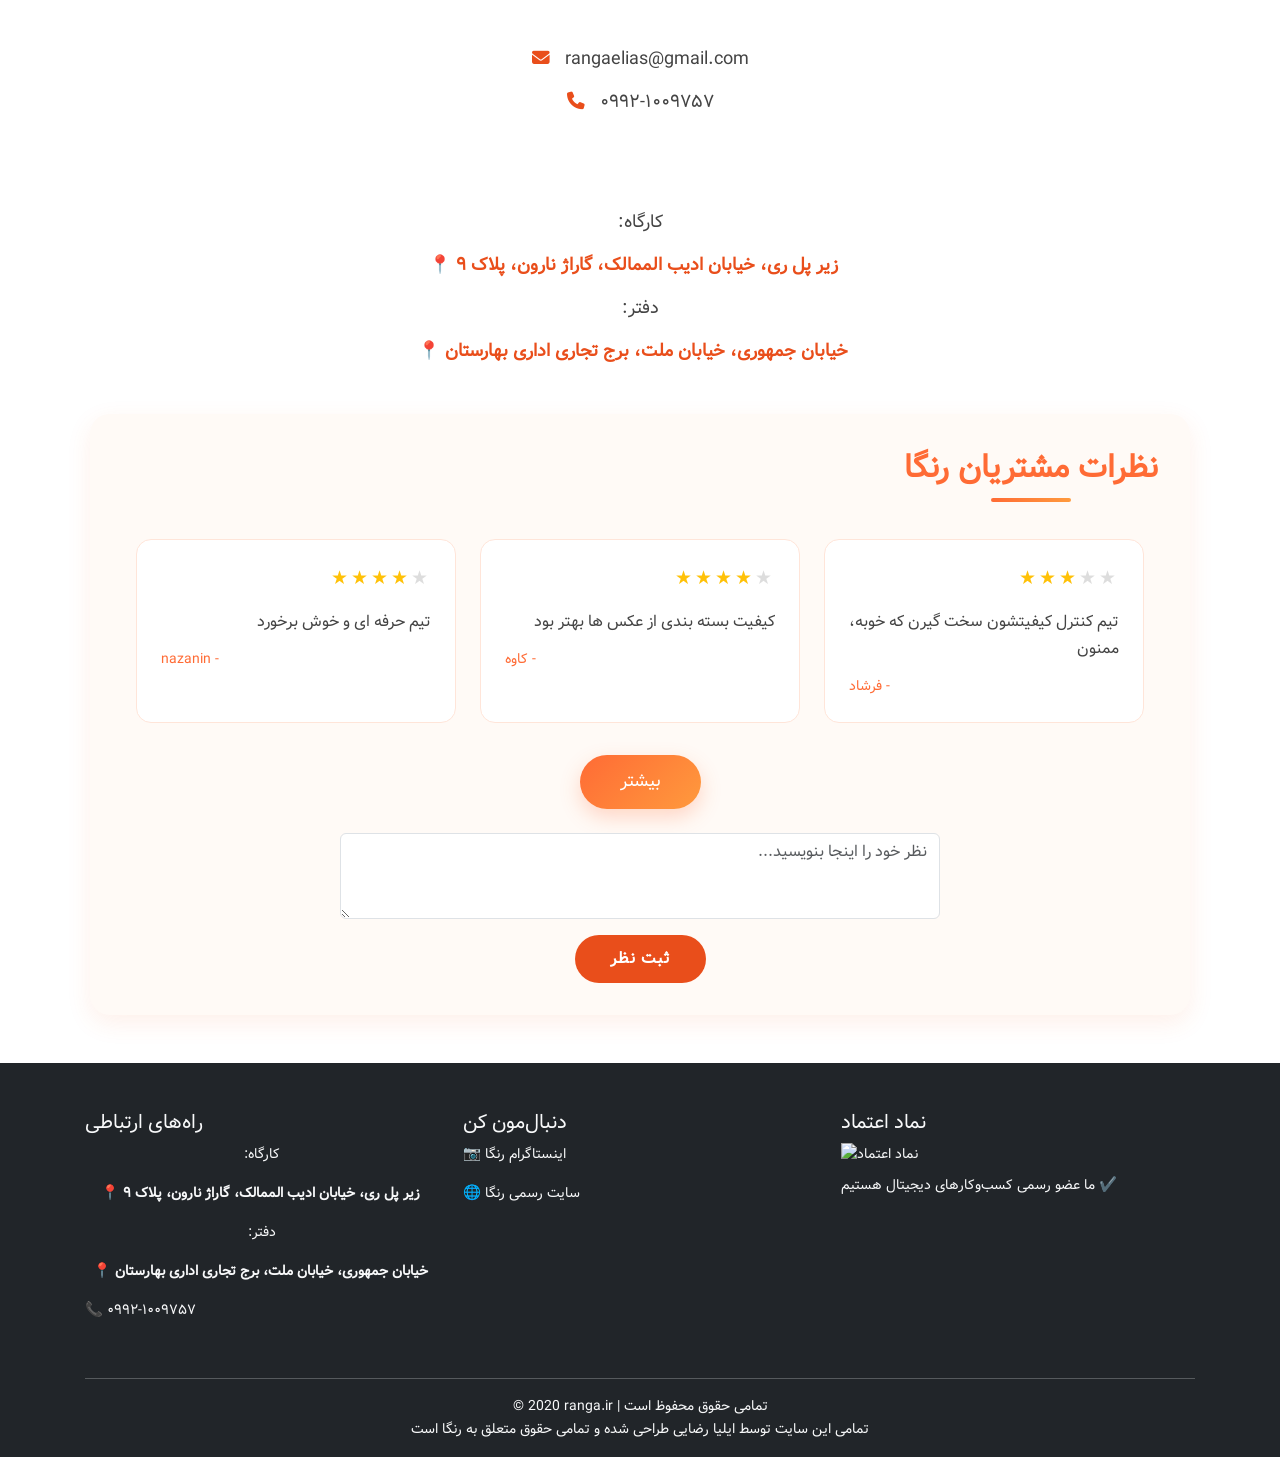
==== commit f3941c24: "Update index.html" ====
--- a/index.html
+++ b/index.html
@@ -24,7 +24,7 @@
     rel="stylesheet"
     href="https://cdn.jsdelivr.net/npm/bootstrap@5.3.0/dist/css/bootstrap.min.css"
   />
-  <link rel="stylesheet" href="style.css?v=1.2">
+  <link rel="stylesheet" href="style.css?v=1.4">
   <link rel="stylesheet" href="style2(card).css">
   <style>
     /* Basic reset & fonts */
@@ -373,7 +373,7 @@
       <br>
       <br>
       <br>
-      <p style="color: #1a1a1a;">چاپ و تبلیغات رنگا</p>
+      <p style="color: #1a1a1a;">انجام کلیه خدمات چاپی به خصوص <a href="hardbox.html">هاردباکس</a></p>
       <a href="#articles" class="btn btn-primary" dir="rtl" style="background-color: #f38221;">خدمات ما!</a>
     </div>
   </section>
--- a/style.css
+++ b/style.css
@@ -874,46 +874,3 @@
     padding: 55px 15px 25px; /* رفتن بالاتر */
   }
 }
-/* =========================================================
-   اصلاح چسبیدن بنر به هدر و بالا رفتن کامل
-========================================================= */
-
-/* حذف فاصله‌های ناخواسته از بدنه و المان‌های بالایی */
-body {
-  margin: 0 !important;
-  padding-top: 70px !important; /* دقیقاً اندازه ارتفاع هدر تا فاصله اضافه نیفته */
-}
-
-header, nav.navbar {
-  margin: 0 !important;
-  top: 0 !important;
-}
-
-/* بنر کاملاً می‌چسبه زیر هدر */
-.hero {
-  margin-top: 0 !important;
-  margin-bottom: 0 !important;
-  padding-top: 20px !important; /* پدینگ داخل بنر رو کم کردیم تا محتوا کاملاً بره بالا */
-  padding-bottom: 30px !important;
-  min-height: auto !important; /* دیگه بیخودی قد بلند نمی‌شه که بیاد پایین */
-}
-
-/* در موبایل */
-@media (max-width: 576px) {
-  body {
-    padding-top: 60px !important;
-  }
-  
-  .hero {
-    padding-top: 15px !important;
-    padding-bottom: 25px !important;
-    min-height: 380px !important; /* ارتفاع کامپکت و متناسب با طرح نارنجی */
-    background-position: center top !important; /* عکس هم از بالا ست می‌شه */
-  }
-
-  .hero h1 {
-    font-size: 1.6rem !important;
-    margin-top: 5px !important;
-    margin-bottom: 10px !important;
-  }
-}
